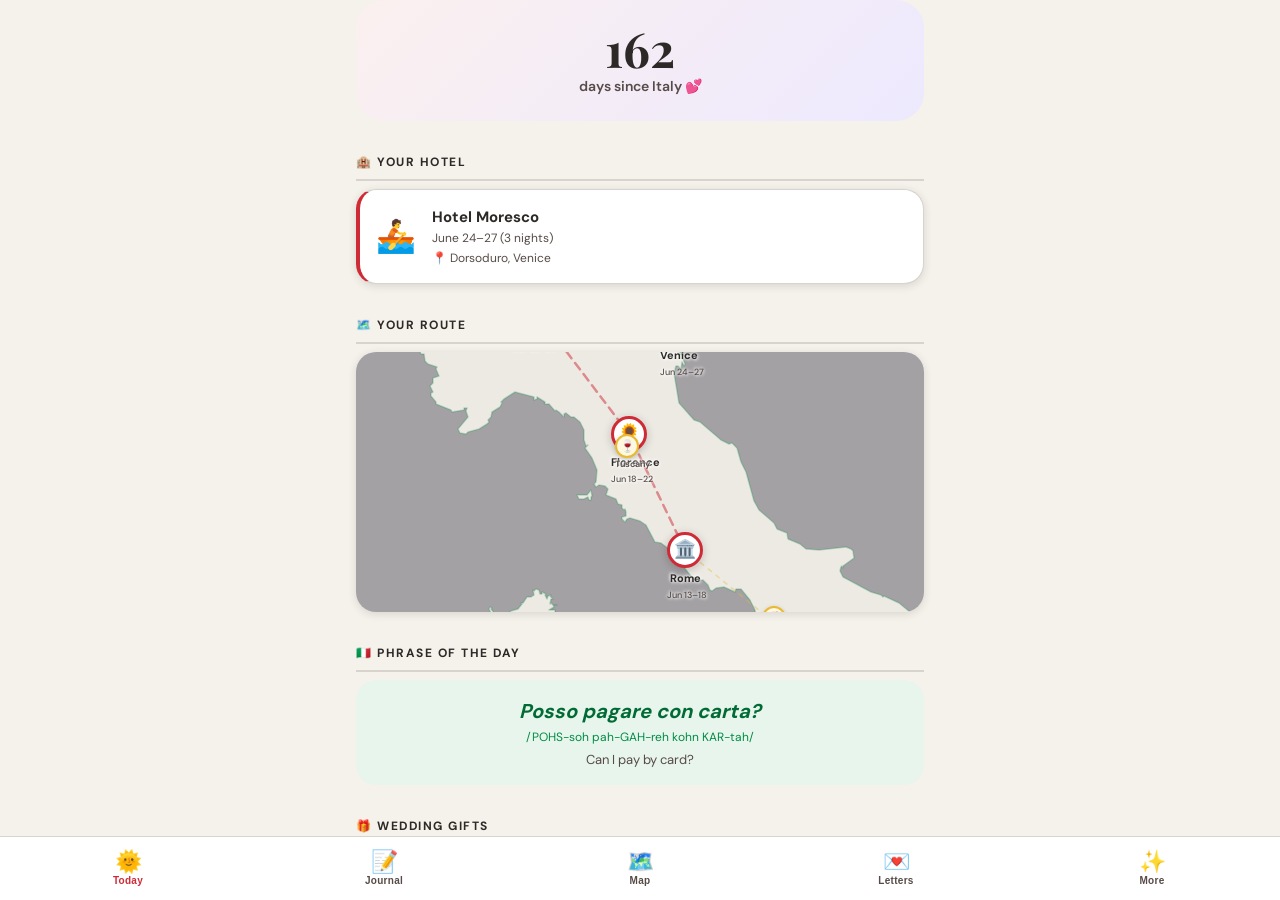
==== index.html @ af19e013 "Design overhaul, fact-check fixes, multi-select map filters Navigation: - Tab bar: Today | Journal |" ====
<!DOCTYPE html>
<html lang="en">
<head>
<meta charset="UTF-8">
<meta name="viewport" content="width=device-width, initial-scale=1.0, user-scalable=no">
<title>Italy Honeymoon 🇮🇹</title>
<meta name="description" content="Dylan & partner's Italy honeymoon companion — June 2026">
<meta name="theme-color" content="#CE2B37">
<meta name="apple-mobile-web-app-capable" content="yes">
<meta name="apple-mobile-web-app-status-bar-style" content="black-translucent">
<meta name="apple-mobile-web-app-title" content="Italy 🇮🇹">
<meta name="mobile-web-app-capable" content="yes">
<link rel="manifest" href="manifest.json">
<link rel="icon" href="img/icon-192.png" type="image/png">
<link rel="apple-touch-icon" href="img/icon-192.png">

<!-- Fonts (self-hosted for offline) -->
<link rel="stylesheet" href="fonts/fonts.css">

<!-- Leaflet (self-hosted for offline) -->
<link rel="stylesheet" href="lib/leaflet.css">
<script src="lib/leaflet.js"></script>

<!-- App CSS -->
<link rel="stylesheet" href="css/variables.css">
<link rel="stylesheet" href="css/base.css">
<link rel="stylesheet" href="css/components.css">
<link rel="stylesheet" href="css/pages.css">
</head>
<body>

<!-- ═══════════════════════════════════ -->
<!-- PAGE: TODAY                         -->
<!-- ═══════════════════════════════════ -->
<div id="page-today" class="page active">
  <div class="page-scroll">
    <div id="today-content"></div>
  </div>
</div>

<!-- ═══════════════════════════════════ -->
<!-- PAGE: EXPLORE (city selector)       -->
<!-- ═══════════════════════════════════ -->
<div id="page-explore" class="page">
  <div class="page-scroll">
    <div id="explore-content"></div>
  </div>
</div>

<!-- ═══════════════════════════════════ -->
<!-- PAGE: CITY                          -->
<!-- ═══════════════════════════════════ -->
<div id="page-city" class="page">
  <div class="page-scroll">
    <div id="city-content"></div>
  </div>
</div>

<!-- ═══════════════════════════════════ -->
<!-- PAGE: PLACE DETAIL                  -->
<!-- ═══════════════════════════════════ -->
<div id="page-place" class="page">
  <div class="page-scroll">
    <div id="place-content"></div>
  </div>
</div>

<!-- ═══════════════════════════════════ -->
<!-- PAGE: PHRASEBOOK                    -->
<!-- ═══════════════════════════════════ -->
<div id="page-phrasebook" class="page">
  <div class="page-scroll">
    <div id="phrasebook-content"></div>
  </div>
</div>

<!-- ═══════════════════════════════════ -->
<!-- PAGE: JOURNAL                       -->
<!-- ═══════════════════════════════════ -->
<div id="page-journal" class="page">
  <div class="page-scroll">
    <div id="journal-content"></div>
  </div>
</div>

<!-- ═══════════════════════════════════ -->
<!-- PAGE: LETTERS                       -->
<!-- ═══════════════════════════════════ -->
<div id="page-letters" class="page">
  <div class="page-scroll">
    <div id="letters-content"></div>
  </div>
</div>

<!-- ═══════════════════════════════════ -->
<!-- PAGE: ACHIEVEMENTS                  -->
<!-- ═══════════════════════════════════ -->
<div id="page-achievements" class="page">
  <div class="page-scroll">
    <div id="achievements-content"></div>
  </div>
</div>

<!-- ═══════════════════════════════════ -->
<!-- PAGE: BOOKINGS                      -->
<!-- ═══════════════════════════════════ -->
<div id="page-bookings" class="page">
  <div class="page-scroll">
    <div id="bookings-content"></div>
  </div>
</div>

<!-- ═══════════════════════════════════ -->
<!-- PAGE: TIME CAPSULE                  -->
<!-- ═══════════════════════════════════ -->
<div id="page-capsule" class="page">
  <div class="page-scroll">
    <div id="capsule-content"></div>
  </div>
</div>

<!-- ═══════════════════════════════════ -->
<!-- PAGE: MAP (dedicated tab)           -->
<!-- ═══════════════════════════════════ -->
<div id="page-map" class="page">
  <!-- City bar (compact, always all visible) -->
  <div id="map-city-bar" class="map-city-bar">
    <button class="map-city-chip active" data-city="all" onclick="mapJumpTo('all')">
      <span class="mcc-emoji">🇮🇹</span><span class="mcc-label">All</span>
    </button>
    <button class="map-city-chip" data-city="Rome" onclick="mapJumpTo('Rome')">
      <span class="mcc-emoji">🏛️</span><span class="mcc-label">Rome</span>
    </button>
    <button class="map-city-chip" data-city="Florence" onclick="mapJumpTo('Florence')">
      <span class="mcc-emoji">🌻</span><span class="mcc-label">Florence</span>
    </button>
    <button class="map-city-chip" data-city="Lake Como" onclick="mapJumpTo('Lake Como')">
      <span class="mcc-emoji">⛰️</span><span class="mcc-label">Como</span>
    </button>
    <button class="map-city-chip" data-city="Venice" onclick="mapJumpTo('Venice')">
      <span class="mcc-emoji">🚣</span><span class="mcc-label">Venice</span>
    </button>
  </div>
  <!-- Filter button (opens modal) + active filter indicator -->
  <div class="map-controls">
    <button id="map-filter-btn" class="map-filter-btn" onclick="openMapFilters()">
      <span>⚙️</span> <span id="map-filter-label">All Places</span> <span class="map-filter-arrow">▾</span>
    </button>
  </div>
  <!-- Map container -->
  <div id="full-map"></div>
</div>

<!-- ═══════════════════════════════════ -->
<!-- MAP FILTER MODAL (top-level so it  -->
<!-- renders above the tab bar)          -->
<!-- ═══════════════════════════════════ -->
<div id="map-filter-modal" class="map-filter-modal" role="dialog" aria-modal="true" aria-label="Map filters">
  <div class="map-filter-sheet">
    <div class="mfm-header">
      <h3>🗺️ Map Filters</h3>
      <button class="mfm-close" onclick="closeMapFilters()">✕</button>
    </div>
    <div class="mfm-body">
      <div class="mfm-section">
        <div class="mfm-section-title">By Verdict</div>
        <div class="mfm-grid">
          <button class="mfm-option" data-filter="essential" onclick="toggleMapFilter('essential')">
            <span class="mfm-icon" style="background:#E8F5EC;color:#008C45;">🟢</span>Essential
          </button>
          <button class="mfm-option" data-filter="hidden-gem" onclick="toggleMapFilter('hidden-gem')">
            <span class="mfm-icon" style="background:#EDE9FE;color:#8B5CF6;">💎</span>Hidden Gems
          </button>
          <button class="mfm-option" data-filter="worth-it" onclick="toggleMapFilter('worth-it')">
            <span class="mfm-icon" style="background:#DBEAFE;color:#3B82F6;">🔵</span>Worth It
          </button>
        </div>
      </div>
      <div class="mfm-section">
        <div class="mfm-section-title">By Source</div>
        <div class="mfm-grid">
          <button class="mfm-option" data-filter="nathan" onclick="toggleMapFilter('nathan')">
            <span class="mfm-icon" style="background:#FFF8E1;color:#C9A028;">👨‍🍳</span>Nathan Recs
          </button>
          <button class="mfm-option" data-filter="goop" onclick="toggleMapFilter('goop')">
            <span class="mfm-icon" style="background:#FCE7F3;color:#EC4899;">📖</span>Goop Guide
          </button>
        </div>
      </div>
      <div class="mfm-section">
        <div class="mfm-section-title">By Type</div>
        <div class="mfm-grid">
          <button class="mfm-option" data-filter="dining" onclick="toggleMapFilter('dining')">
            <span class="mfm-icon" style="background:#FFEAEC;color:#CE2B37;">🍝</span>Dining
          </button>
          <button class="mfm-option" data-filter="landmark" onclick="toggleMapFilter('landmark')">
            <span class="mfm-icon" style="background:#E8F5EC;color:#008C45;">🏛️</span>Sights
          </button>
          <button class="mfm-option" data-filter="activity" onclick="toggleMapFilter('activity')">
            <span class="mfm-icon" style="background:#FFF7ED;color:#F97316;">🎯</span>Activities
          </button>
          <button class="mfm-option" data-filter="viewpoint" onclick="toggleMapFilter('viewpoint')">
            <span class="mfm-icon" style="background:#EDE9FE;color:#8B5CF6;">👁️</span>Viewpoints
          </button>
        </div>
      </div>
      <div class="mfm-section">
        <div class="mfm-section-title">By Mood</div>
        <div class="mfm-grid">
          <button class="mfm-option" data-filter="romantic" onclick="toggleMapFilter('romantic')">
            <span class="mfm-icon" style="background:#FCE7F3;color:#EC4899;">💑</span>Romantic
          </button>
          <button class="mfm-option" data-filter="evening" onclick="toggleMapFilter('evening')">
            <span class="mfm-icon" style="background:#EDE9FE;color:#8B5CF6;">🌙</span>Evening
          </button>
          <button class="mfm-option" data-filter="budget" onclick="toggleMapFilter('budget')">
            <span class="mfm-icon" style="background:#E8F5EC;color:#008C45;">💰</span>Budget
          </button>
          <button class="mfm-option" data-filter="foodie" onclick="toggleMapFilter('foodie')">
            <span class="mfm-icon" style="background:#FFF8E1;color:#C9A028;">🍽️</span>Foodie
          </button>
        </div>
      </div>
    </div>
    <div class="mfm-footer" style="display:flex;gap:8px;">
      <button class="btn btn-ghost btn-full" onclick="resetMapFilters()">Reset</button>
      <button class="btn btn-primary btn-full" onclick="closeMapFilters()">Done</button>
    </div>
  </div>
</div>

<!-- ═══════════════════════════════════ -->
<!-- PAGE: MORE                          -->
<!-- ═══════════════════════════════════ -->
<div id="page-more" class="page">
  <div class="page-scroll">
    <div id="more-content"></div>
  </div>
</div>

<!-- ═══════════════════════════════════ -->
<!-- SURPRISE ME MODAL                   -->
<!-- ═══════════════════════════════════ -->
<div id="surprise-modal" class="modal-overlay" role="dialog" aria-modal="true" aria-label="Details">
  <div id="surprise-content" class="modal-card"></div>
</div>

<!-- ═══════════════════════════════════ -->
<!-- TOAST                               -->
<!-- ═══════════════════════════════════ -->
<div id="toast" class="toast"></div>

<!-- ═══════════════════════════════════ -->
<!-- BOTTOM TAB BAR                      -->
<!-- ═══════════════════════════════════ -->
<nav id="tab-bar" role="tablist" aria-label="Main navigation">
  <button class="tab-btn active" data-tab="today" onclick="Router.navigate('#today')" role="tab" aria-label="Today">
    <span class="tab-icon" aria-hidden="true">🌞</span>
    <span class="tab-label">Today</span>
  </button>
  <button class="tab-btn" data-tab="journal" onclick="Router.navigate('#journal')" role="tab" aria-label="Journal">
    <span class="tab-icon" aria-hidden="true">📝</span>
    <span class="tab-label">Journal</span>
  </button>
  <button class="tab-btn" data-tab="map" onclick="Router.navigate('#map')" role="tab" aria-label="Map">
    <span class="tab-icon" aria-hidden="true">🗺️</span>
    <span class="tab-label">Map</span>
  </button>
  <button class="tab-btn" data-tab="letters" onclick="Router.navigate('#letters')" role="tab" aria-label="Love letters">
    <span class="tab-icon" aria-hidden="true">💌</span>
    <span class="tab-label">Letters</span>
  </button>
  <button class="tab-btn" data-tab="more" onclick="Router.navigate('#more')" role="tab" aria-label="More features">
    <span class="tab-icon" aria-hidden="true">✨</span>
    <span class="tab-label">More</span>
  </button>
</nav>

<!-- ═══════════════════════════════════ -->
<!-- SCRIPTS (order matters!)            -->
<!-- ═══════════════════════════════════ -->
<script src="js/italy-border.js"></script>
<script src="js/data-places.js"></script>
<script src="js/data-phrases.js"></script>
<script src="js/data-hotels.js"></script>
<script src="js/data-trip.js"></script>
<script src="js/data-achievements.js"></script>
<script src="js/storage.js"></script>
<script src="js/helpers.js"></script>
<script src="js/router.js"></script>
<script src="js/animations.js"></script>
<script src="js/today.js"></script>
<script src="js/city.js"></script>
<script src="js/detail.js"></script>
<script src="js/phrasebook.js"></script>
<script src="js/journal.js"></script>
<script src="js/letters.js"></script>
<script src="js/achievements.js"></script>
<script src="js/surprise.js"></script>
<script src="js/bookings.js"></script>
<script src="js/suggestions.js"></script>
<script src="js/app.js"></script>

</body>
</html>
---- fonts/fonts.css ----
/* Self-hosted Google Fonts for offline support */
/* Playfair Display 400/600/700 + DM Sans 300/400/500/600/700 */

@font-face {
  font-family: 'DM Sans';
  font-style: normal;
  font-weight: 300;
  font-display: swap;
  src: url(files/font-0.ttf) format('truetype');
}
@font-face {
  font-family: 'DM Sans';
  font-style: normal;
  font-weight: 400;
  font-display: swap;
  src: url(files/font-1.ttf) format('truetype');
}
@font-face {
  font-family: 'DM Sans';
  font-style: normal;
  font-weight: 500;
  font-display: swap;
  src: url(files/font-2.ttf) format('truetype');
}
@font-face {
  font-family: 'DM Sans';
  font-style: normal;
  font-weight: 600;
  font-display: swap;
  src: url(files/font-3.ttf) format('truetype');
}
@font-face {
  font-family: 'DM Sans';
  font-style: normal;
  font-weight: 700;
  font-display: swap;
  src: url(files/font-4.ttf) format('truetype');
}
@font-face {
  font-family: 'Playfair Display';
  font-style: normal;
  font-weight: 400;
  font-display: swap;
  src: url(files/font-5.ttf) format('truetype');
}
@font-face {
  font-family: 'Playfair Display';
  font-style: normal;
  font-weight: 600;
  font-display: swap;
  src: url(files/font-6.ttf) format('truetype');
}
@font-face {
  font-family: 'Playfair Display';
  font-style: normal;
  font-weight: 700;
  font-display: swap;
  src: url(files/font-7.ttf) format('truetype');
}
---- lib/leaflet.css ----
.leaflet-image-layer,.leaflet-layer,.leaflet-marker-icon,.leaflet-marker-shadow,.leaflet-pane,.leaflet-pane>canvas,.leaflet-pane>svg,.leaflet-tile,.leaflet-tile-container,.leaflet-zoom-box{position:absolute;left:0;top:0}.leaflet-container{overflow:hidden}.leaflet-marker-icon,.leaflet-marker-shadow,.leaflet-tile{-webkit-user-select:none;-moz-user-select:none;user-select:none;-webkit-user-drag:none}.leaflet-tile::selection{background:0 0}.leaflet-safari .leaflet-tile{image-rendering:-webkit-optimize-contrast}.leaflet-safari .leaflet-tile-container{width:1600px;height:1600px;-webkit-transform-origin:0 0}.leaflet-marker-icon,.leaflet-marker-shadow{display:block}.leaflet-container .leaflet-overlay-pane svg{max-width:none!important;max-height:none!important}.leaflet-container .leaflet-marker-pane img,.leaflet-container .leaflet-shadow-pane img,.leaflet-container .leaflet-tile,.leaflet-container .leaflet-tile-pane img,.leaflet-container img.leaflet-image-layer{max-width:none!important;max-height:none!important;width:auto;padding:0}.leaflet-container img.leaflet-tile{mix-blend-mode:plus-lighter}.leaflet-container.leaflet-touch-zoom{-ms-touch-action:pan-x pan-y;touch-action:pan-x pan-y}.leaflet-container.leaflet-touch-drag{-ms-touch-action:pinch-zoom;touch-action:none;touch-action:pinch-zoom}.leaflet-container.leaflet-touch-drag.leaflet-touch-zoom{-ms-touch-action:none;touch-action:none}.leaflet-container{-webkit-tap-highlight-color:transparent}.leaflet-container a{-webkit-tap-highlight-color:rgba(51,181,229,.4)}.leaflet-tile{filter:inherit;visibility:hidden}.leaflet-tile-loaded{visibility:inherit}.leaflet-zoom-box{width:0;height:0;-moz-box-sizing:border-box;box-sizing:border-box;z-index:800}.leaflet-overlay-pane svg{-moz-user-select:none}.leaflet-pane{z-index:400}.leaflet-tile-pane{z-index:200}.leaflet-overlay-pane{z-index:400}.leaflet-shadow-pane{z-index:500}.leaflet-marker-pane{z-index:600}.leaflet-tooltip-pane{z-index:650}.leaflet-popup-pane{z-index:700}.leaflet-map-pane canvas{z-index:100}.leaflet-map-pane svg{z-index:200}.leaflet-vml-shape{width:1px;height:1px}.lvml{behavior:url(#default#VML);display:inline-block;position:absolute}.leaflet-control{position:relative;z-index:800;pointer-events:visiblePainted;pointer-events:auto}.leaflet-bottom,.leaflet-top{position:absolute;z-index:1000;pointer-events:none}.leaflet-top{top:0}.leaflet-right{right:0}.leaflet-bottom{bottom:0}.leaflet-left{left:0}.leaflet-control{float:left;clear:both}.leaflet-right .leaflet-control{float:right}.leaflet-top .leaflet-control{margin-top:10px}.leaflet-bottom .leaflet-control{margin-bottom:10px}.leaflet-left .leaflet-control{margin-left:10px}.leaflet-right .leaflet-control{margin-right:10px}.leaflet-fade-anim .leaflet-popup{opacity:0;-webkit-transition:opacity .2s linear;-moz-transition:opacity .2s linear;transition:opacity .2s linear}.leaflet-fade-anim .leaflet-map-pane .leaflet-popup{opacity:1}.leaflet-zoom-animated{-webkit-transform-origin:0 0;-ms-transform-origin:0 0;transform-origin:0 0}svg.leaflet-zoom-animated{will-change:transform}.leaflet-zoom-anim .leaflet-zoom-animated{-webkit-transition:-webkit-transform .25s cubic-bezier(0,0,.25,1);-moz-transition:-moz-transform .25s cubic-bezier(0,0,.25,1);transition:transform .25s cubic-bezier(0,0,.25,1)}.leaflet-pan-anim .leaflet-tile,.leaflet-zoom-anim .leaflet-tile{-webkit-transition:none;-moz-transition:none;transition:none}.leaflet-zoom-anim .leaflet-zoom-hide{visibility:hidden}.leaflet-interactive{cursor:pointer}.leaflet-grab{cursor:-webkit-grab;cursor:-moz-grab;cursor:grab}.leaflet-crosshair,.leaflet-crosshair .leaflet-interactive{cursor:crosshair}.leaflet-control,.leaflet-popup-pane{cursor:auto}.leaflet-dragging .leaflet-grab,.leaflet-dragging .leaflet-grab .leaflet-interactive,.leaflet-dragging .leaflet-marker-draggable{cursor:move;cursor:-webkit-grabbing;cursor:-moz-grabbing;cursor:grabbing}.leaflet-image-layer,.leaflet-marker-icon,.leaflet-marker-shadow,.leaflet-pane>svg path,.leaflet-tile-container{pointer-events:none}.leaflet-image-layer.leaflet-interactive,.leaflet-marker-icon.leaflet-interactive,.leaflet-pane>svg path.leaflet-interactive,svg.leaflet-image-layer.leaflet-interactive path{pointer-events:visiblePainted;pointer-events:auto}.leaflet-container{background:#ddd;outline-offset:1px}.leaflet-container a{color:#0078a8}.leaflet-zoom-box{border:2px dotted #38f;background:rgba(255,255,255,.5)}.leaflet-container{font-family:"Helvetica Neue",Arial,Helvetica,sans-serif;font-size:12px;font-size:.75rem;line-height:1.5}.leaflet-bar{box-shadow:0 1px 5px rgba(0,0,0,.65);border-radius:4px}.leaflet-bar a{background-color:#fff;border-bottom:1px solid #ccc;width:26px;height:26px;line-height:26px;display:block;text-align:center;text-decoration:none;color:#000}.leaflet-bar a,.leaflet-control-layers-toggle{background-position:50% 50%;background-repeat:no-repeat;display:block}.leaflet-bar a:focus,.leaflet-bar a:hover{background-color:#f4f4f4}.leaflet-bar a:first-child{border-top-left-radius:4px;border-top-right-radius:4px}.leaflet-bar a:last-child{border-bottom-left-radius:4px;border-bottom-right-radius:4px;border-bottom:none}.leaflet-bar a.leaflet-disabled{cursor:default;background-color:#f4f4f4;color:#bbb}.leaflet-touch .leaflet-bar a{width:30px;height:30px;line-height:30px}.leaflet-touch .leaflet-bar a:first-child{border-top-left-radius:2px;border-top-right-radius:2px}.leaflet-touch .leaflet-bar a:last-child{border-bottom-left-radius:2px;border-bottom-right-radius:2px}.leaflet-control-zoom-in,.leaflet-control-zoom-out{font:bold 18px 'Lucida Console',Monaco,monospace;text-indent:1px}.leaflet-touch .leaflet-control-zoom-in,.leaflet-touch .leaflet-control-zoom-out{font-size:22px}.leaflet-control-layers{box-shadow:0 1px 5px rgba(0,0,0,.4);background:#fff;border-radius:5px}.leaflet-control-layers-toggle{background-image:url(images/layers.png);width:36px;height:36px}.leaflet-retina .leaflet-control-layers-toggle{background-image:url(images/layers-2x.png);background-size:26px 26px}.leaflet-touch .leaflet-control-layers-toggle{width:44px;height:44px}.leaflet-control-layers .leaflet-control-layers-list,.leaflet-control-layers-expanded .leaflet-control-layers-toggle{display:none}.leaflet-control-layers-expanded .leaflet-control-layers-list{display:block;position:relative}.leaflet-control-layers-expanded{padding:6px 10px 6px 6px;color:#333;background:#fff}.leaflet-control-layers-scrollbar{overflow-y:scroll;overflow-x:hidden;padding-right:5px}.leaflet-control-layers-selector{margin-top:2px;position:relative;top:1px}.leaflet-control-layers label{display:block;font-size:13px;font-size:1.08333em}.leaflet-control-layers-separator{height:0;border-top:1px solid #ddd;margin:5px -10px 5px -6px}.leaflet-default-icon-path{background-image:url(images/marker-icon.png)}.leaflet-container .leaflet-control-attribution{background:#fff;background:rgba(255,255,255,.8);margin:0}.leaflet-control-attribution,.leaflet-control-scale-line{padding:0 5px;color:#333;line-height:1.4}.leaflet-control-attribution a{text-decoration:none}.leaflet-control-attribution a:focus,.leaflet-control-attribution a:hover{text-decoration:underline}.leaflet-attribution-flag{display:inline!important;vertical-align:baseline!important;width:1em;height:.6669em}.leaflet-left .leaflet-control-scale{margin-left:5px}.leaflet-bottom .leaflet-control-scale{margin-bottom:5px}.leaflet-control-scale-line{border:2px solid #777;border-top:none;line-height:1.1;padding:2px 5px 1px;white-space:nowrap;-moz-box-sizing:border-box;box-sizing:border-box;background:rgba(255,255,255,.8);text-shadow:1px 1px #fff}.leaflet-control-scale-line:not(:first-child){border-top:2px solid #777;border-bottom:none;margin-top:-2px}.leaflet-control-scale-line:not(:first-child):not(:last-child){border-bottom:2px solid #777}.leaflet-touch .leaflet-bar,.leaflet-touch .leaflet-control-attribution,.leaflet-touch .leaflet-control-layers{box-shadow:none}.leaflet-touch .leaflet-bar,.leaflet-touch .leaflet-control-layers{border:2px solid rgba(0,0,0,.2);background-clip:padding-box}.leaflet-popup{position:absolute;text-align:center;margin-bottom:20px}.leaflet-popup-content-wrapper{padding:1px;text-align:left;border-radius:12px}.leaflet-popup-content{margin:13px 24px 13px 20px;line-height:1.3;font-size:13px;font-size:1.08333em;min-height:1px}.leaflet-popup-content p{margin:17px 0;margin:1.3em 0}.leaflet-popup-tip-container{width:40px;height:20px;position:absolute;left:50%;margin-top:-1px;margin-left:-20px;overflow:hidden;pointer-events:none}.leaflet-popup-tip{width:17px;height:17px;padding:1px;margin:-10px auto 0;pointer-events:auto;-webkit-transform:rotate(45deg);-moz-transform:rotate(45deg);-ms-transform:rotate(45deg);transform:rotate(45deg)}.leaflet-popup-content-wrapper,.leaflet-popup-tip{background:#fff;color:#333;box-shadow:0 3px 14px rgba(0,0,0,.4)}.leaflet-container a.leaflet-popup-close-button{position:absolute;top:0;right:0;border:none;text-align:center;width:24px;height:24px;font:16px/24px Tahoma,Verdana,sans-serif;color:#757575;text-decoration:none;background:0 0}.leaflet-container a.leaflet-popup-close-button:focus,.leaflet-container a.leaflet-popup-close-button:hover{color:#585858}.leaflet-popup-scrolled{overflow:auto}.leaflet-oldie .leaflet-popup-content-wrapper{-ms-zoom:1}.leaflet-oldie .leaflet-popup-tip{width:24px;margin:0 auto}.leaflet-oldie .leaflet-control-layers,.leaflet-oldie .leaflet-control-zoom,.leaflet-oldie .leaflet-popup-content-wrapper,.leaflet-oldie .leaflet-popup-tip{border:1px solid #999}.leaflet-div-icon{background:#fff;border:1px solid #666}.leaflet-tooltip{position:absolute;padding:6px;background-color:#fff;border:1px solid #fff;border-radius:3px;color:#222;white-space:nowrap;-webkit-user-select:none;-moz-user-select:none;-ms-user-select:none;user-select:none;pointer-events:none;box-shadow:0 1px 3px rgba(0,0,0,.4)}.leaflet-tooltip.leaflet-interactive{cursor:pointer;pointer-events:auto}.leaflet-tooltip-bottom:before,.leaflet-tooltip-left:before,.leaflet-tooltip-right:before,.leaflet-tooltip-top:before{position:absolute;pointer-events:none;border:6px solid transparent;background:0 0;content:""}.leaflet-tooltip-bottom{margin-top:6px}.leaflet-tooltip-top{margin-top:-6px}.leaflet-tooltip-bottom:before,.leaflet-tooltip-top:before{left:50%;margin-left:-6px}.leaflet-tooltip-top:before{bottom:0;margin-bottom:-12px;border-top-color:#fff}.leaflet-tooltip-bottom:before{top:0;margin-top:-12px;margin-left:-6px;border-bottom-color:#fff}.leaflet-tooltip-left{margin-left:-6px}.leaflet-tooltip-right{margin-left:6px}.leaflet-tooltip-left:before,.leaflet-tooltip-right:before{top:50%;margin-top:-6px}.leaflet-tooltip-left:before{right:0;margin-right:-12px;border-left-color:#fff}.leaflet-tooltip-right:before{left:0;margin-left:-12px;border-right-color:#fff}@media print{.leaflet-control{-webkit-print-color-adjust:exact;print-color-adjust:exact}}
---- css/variables.css ----
/* ═══════════════════════════════════════ */
/* CIAO BELLA — Theme Variables           */
/* Playful, colorful, celebratory!        */
/* ═══════════════════════════════════════ */

:root {
  /* Italian flag — BOLD, not muted */
  --rosso: #CE2B37;
  --rosso-dark: #A8222C;
  --rosso-light: #FFF0F1;
  --rosso-bg: #FFEAEC;
  --verde: #008C45;
  --verde-dark: #006B35;
  --verde-light: #E8F5EC;
  --verde-bg: #D4F0DD;
  --giallo: #E8B931;
  --giallo-dark: #C9A028;
  --giallo-light: #FFF8E1;
  --giallo-bg: #FFF3CC;

  /* Neutrals — tuned for readability */
  --espresso: #2D2926;
  --cream: #F5F1EB;
  --bianco: #FFFFFF;
  --warm-gray: #564B47;
  --light-gray: #D8D3CC;
  --faint-gray: #EDEAE4;

  /* Warm romantic tones */
  --terracotta: #C4724D;
  --terracotta-light: #FDF0EB;
  --blush: #D4918E;
  --blush-light: #FBF0EF;
  --warm-gold: #C9A028;
  --warm-gold-light: #FFF9E8;
  --sage: #8BA888;
  --sage-light: #F0F5EF;

  /* Accent colors */
  --purple: #8B5CF6;
  --purple-light: #EDE9FE;
  --blue: #3B82F6;
  --blue-light: #DBEAFE;
  --pink: #EC4899;
  --pink-light: #FCE7F3;
  --orange: #F97316;
  --orange-light: #FFF7ED;

  /* Confetti palette */
  --confetti-1: #CE2B37;
  --confetti-2: #008C45;
  --confetti-3: #E8B931;
  --confetti-4: #8B5CF6;
  --confetti-5: #EC4899;

  /* Typography */
  --font-display: 'Playfair Display', Georgia, serif;
  --font-body: 'DM Sans', -apple-system, BlinkMacSystemFont, sans-serif;

  /* Spacing */
  --space-xs: 4px;
  --space-sm: 8px;
  --space-md: 16px;
  --space-lg: 24px;
  --space-xl: 32px;
  --space-2xl: 48px;

  /* Radii — rounded and playful */
  --radius-sm: 12px;
  --radius-md: 20px;
  --radius-lg: 28px;
  --radius-pill: 50px;
  --radius-circle: 50%;

  /* Shadows — warm tinted, visible */
  --shadow-sm: 0 2px 8px rgba(45, 41, 38, 0.14);
  --shadow-md: 0 4px 20px rgba(45, 41, 38, 0.18);
  --shadow-lg: 0 8px 40px rgba(45, 41, 38, 0.22);
  --shadow-glow-rosso: 0 4px 20px rgba(206, 43, 55, 0.25);
  --shadow-glow-verde: 0 4px 20px rgba(0, 140, 69, 0.25);
  --shadow-glow-giallo: 0 4px 20px rgba(232, 185, 49, 0.25);

  /* Animations */
  --bounce: cubic-bezier(0.34, 1.56, 0.64, 1);
  --smooth: cubic-bezier(0.4, 0, 0.2, 1);
  --duration-fast: 0.15s;
  --duration-normal: 0.3s;
  --duration-slow: 0.5s;

  /* Layout */
  --tab-bar-height: 64px;
  --max-width: 600px;
}
---- css/base.css ----
/* ═══════════════════════════════════════ */
/* BASE — Reset, typography, layout       */
/* ═══════════════════════════════════════ */

* { margin: 0; padding: 0; box-sizing: border-box; }

html, body {
  height: 100%;
  width: 100%;
  overflow: hidden;
  -webkit-text-size-adjust: 100%;
}

body {
  font-family: var(--font-body);
  background: var(--cream);
  color: var(--espresso);
  line-height: 1.5;
  -webkit-font-smoothing: antialiased;
}

/* ── Typography ── */
h1, h2, h3 {
  font-family: var(--font-display);
  font-weight: 700;
  line-height: 1.2;
}

h1 { font-size: 28px; }
h2 { font-size: 22px; }
h3 { font-size: 18px; }

/* ── Pages ── */
.page {
  position: fixed;
  top: 0;
  left: 0;
  right: 0;
  bottom: var(--tab-bar-height);
  display: none;
  background: var(--cream);
  z-index: 1;
}

.page.active {
  display: block;
}

.page-scroll {
  height: 100%;
  overflow-y: auto;
  -webkit-overflow-scrolling: touch;
  padding-bottom: var(--space-lg);
}

/* Page header pattern */
.page-header {
  padding: var(--space-lg) var(--space-md) var(--space-md);
  text-align: center;
}

.page-header h1 {
  margin-bottom: var(--space-xs);
}

.page-header .subtitle {
  font-size: 14px;
  color: var(--warm-gray);
}

/* Constrained content width */
.content-wrap {
  max-width: var(--max-width);
  margin: 0 auto;
  padding: 0 var(--space-md);
}

/* ── Tab Bar ── */
#tab-bar {
  position: fixed;
  bottom: 0;
  left: 0;
  right: 0;
  height: var(--tab-bar-height);
  background: var(--bianco);
  display: flex;
  align-items: center;
  justify-content: space-around;
  border-top: 1px solid var(--light-gray);
  z-index: 100;
  padding-bottom: env(safe-area-inset-bottom, 0);
}

.tab-btn {
  flex: 1;
  display: flex;
  flex-direction: column;
  align-items: center;
  gap: 2px;
  padding: 8px 0;
  background: none;
  border: none;
  cursor: pointer;
  color: var(--warm-gray);
  transition: color var(--duration-fast), transform var(--duration-fast);
  -webkit-tap-highlight-color: transparent;
}

.tab-btn.active {
  color: var(--rosso);
}

.tab-btn:active {
  transform: scale(0.9);
}

.tab-icon {
  font-size: 22px;
  line-height: 1;
}

.tab-label {
  font-size: 10px;
  font-weight: 600;
  letter-spacing: 0.3px;
}

/* ── Back Button ── */
.back-btn {
  display: inline-flex;
  align-items: center;
  gap: 4px;
  background: none;
  border: none;
  font-family: var(--font-body);
  font-size: 14px;
  font-weight: 600;
  color: var(--rosso);
  cursor: pointer;
  padding: var(--space-md);
  -webkit-tap-highlight-color: transparent;
}

.back-btn:active {
  opacity: 0.7;
}

/* ── Scrollbar ── */
::-webkit-scrollbar { width: 4px; }
::-webkit-scrollbar-thumb { background: var(--light-gray); border-radius: 2px; }

/* ── Selection ── */
::selection { background: var(--rosso-light); color: var(--rosso-dark); }

/* ── Toast ── */
.toast {
  position: fixed;
  bottom: calc(var(--tab-bar-height) + 16px);
  left: 50%;
  transform: translateX(-50%) translateY(20px);
  background: var(--verde);
  color: #fff;
  padding: 10px 24px;
  border-radius: var(--radius-pill);
  font-size: 13px;
  font-weight: 600;
  font-family: var(--font-body);
  opacity: 0;
  transition: opacity var(--duration-normal), transform var(--duration-normal);
  pointer-events: none;
  z-index: 200;
  box-shadow: var(--shadow-glow-verde);
}

.toast.show {
  opacity: 1;
  transform: translateX(-50%) translateY(0);
}

/* ── Modal Overlay ── */
.modal-overlay {
  position: fixed;
  inset: 0;
  z-index: 150;
  background: rgba(0, 0, 0, 0.5);
  backdrop-filter: blur(4px);
  display: none;
  align-items: center;
  justify-content: center;
  padding: var(--space-md);
}

.modal-overlay.open {
  display: flex;
}

.modal-card {
  background: var(--cream);
  border-radius: var(--radius-lg);
  padding: var(--space-lg);
  width: 100%;
  max-width: 380px;
  max-height: 85vh;
  overflow-y: auto;
  box-shadow: var(--shadow-lg);
  animation: modalBounceIn var(--duration-slow) var(--bounce);
}

@keyframes modalBounceIn {
  from { transform: scale(0.8) translateY(30px); opacity: 0; }
  to { transform: scale(1) translateY(0); opacity: 1; }
}

/* ── Accessibility ── */

/* Focus states for keyboard navigation */
*:focus-visible {
  outline: 3px solid var(--rosso);
  outline-offset: 2px;
  border-radius: var(--radius-sm);
}

.tab-btn:focus-visible {
  outline-offset: -2px;
}

/* Remove outline for mouse/touch clicks */
*:focus:not(:focus-visible) {
  outline: none;
}

/* Reduced motion preference */
@media (prefers-reduced-motion: reduce) {
  *, *::before, *::after {
    animation-duration: 0.01ms !important;
    animation-iteration-count: 1 !important;
    transition-duration: 0.01ms !important;
    scroll-behavior: auto !important;
  }
  .route-marker-current {
    animation: none !important;
  }
}

/* Improve contrast on tip/meta text */
.pb-tip, .booking-tip {
  color: #6B5A10;
}

/* Ensure minimum touch target size */
button, [onclick] {
  min-height: 44px;
  min-width: 44px;
}
---- css/components.css ----
/* ═══════════════════════════════════════ */
/* COMPONENTS — Cards, badges, buttons    */
/* Ciao Bella: bold, bouncy, celebratory  */
/* ═══════════════════════════════════════ */

/* ── Card ── */
.card {
  background: var(--bianco);
  border-radius: var(--radius-md);
  padding: var(--space-md);
  box-shadow: var(--shadow-sm);
  border: 1px solid var(--light-gray);
  transition: transform var(--duration-fast) var(--bounce), box-shadow var(--duration-fast);
}

.card:active {
  transform: scale(0.98);
}

.card-interactive {
  cursor: pointer;
}

.card-interactive:hover {
  box-shadow: var(--shadow-md);
}

/* ── Featured Card (hotel, gifts, etc.) ── */
.card-featured {
  background: var(--bianco);
  border-radius: var(--radius-md);
  padding: var(--space-md);
  box-shadow: var(--shadow-sm);
  border-left: 4px solid var(--rosso);
}

.card-gift {
  border-left-color: var(--giallo);
  background: var(--giallo-light);
}

/* ── Place Card ── */
.place-card {
  background: var(--bianco);
  border-radius: var(--radius-md);
  padding: var(--space-md);
  display: flex;
  gap: var(--space-sm);
  align-items: flex-start;
  cursor: pointer;
  transition: transform var(--duration-fast) var(--bounce), box-shadow var(--duration-fast);
  box-shadow: var(--shadow-sm);
  border: 1px solid var(--light-gray);
  margin-bottom: var(--space-sm);
}

.place-card:active {
  transform: scale(0.97);
}

/* Verdict transforms the card */
.place-card-essential {
  border-left: 4px solid var(--verde);
  background: linear-gradient(135deg, var(--bianco), var(--verde-light));
}

.place-card-hidden-gem {
  border-left: 4px solid var(--purple);
  background: linear-gradient(135deg, var(--bianco), var(--purple-light));
}

.place-card-worth-it {
  border-left: 4px solid var(--blue);
}

.place-card-overrated {
  opacity: 0.7;
  border-left: 4px solid var(--light-gray);
}

.place-card-dot {
  width: 12px;
  height: 12px;
  border-radius: var(--radius-circle);
  margin-top: 4px;
  flex-shrink: 0;
}

.place-card-info {
  flex: 1;
  min-width: 0;
}

.place-card-name {
  font-weight: 700;
  font-size: 15px;
  line-height: 1.3;
  margin-bottom: 2px;
}

.place-card-meta {
  font-size: 12px;
  color: var(--warm-gray);
  display: flex;
  align-items: center;
  gap: 6px;
  flex-wrap: wrap;
}

.place-card-star {
  font-size: 18px;
  cursor: pointer;
  user-select: none;
  flex-shrink: 0;
  color: #ccc;
  transition: transform var(--duration-fast) var(--bounce);
  align-self: center;
}

.place-card-star.saved { color: var(--giallo); }

.place-booked-badge {
  font-size: 9px;
  font-weight: 700;
  color: var(--verde);
  background: var(--verde-light);
  padding: 1px 6px;
  border-radius: 6px;
}
.place-card-star:active { transform: scale(1.3); }

/* ── Verdict Badge ── */
.verdict-badge {
  display: inline-flex;
  align-items: center;
  gap: 5px;
  padding: 4px 12px;
  border-radius: var(--radius-pill);
  font-size: 12px;
  font-weight: 700;
  letter-spacing: 0.3px;
}

.verdict-essential  { background: var(--verde-light); color: var(--verde-dark); }
.verdict-worth-it   { background: var(--blue-light);  color: var(--blue); }
.verdict-nice       { background: var(--giallo-light); color: var(--giallo-dark); }
.verdict-overrated  { background: var(--rosso-light); color: var(--rosso); }
.verdict-hidden-gem { background: var(--purple-light); color: var(--purple); }

/* ── Source Badge ── */
.source-badge {
  display: inline-flex;
  align-items: center;
  padding: 3px 10px;
  background: var(--giallo-light);
  border-radius: var(--radius-sm);
  font-size: 11px;
  color: #8B7420;
  font-weight: 600;
  border-left: 3px solid var(--giallo);
}

/* ── Mood Pills ── */
.mood-bar {
  display: flex;
  gap: 6px;
  padding: var(--space-sm) 0;
  overflow-x: auto;
  scrollbar-width: none;
  -webkit-overflow-scrolling: touch;
}

.mood-bar::-webkit-scrollbar { display: none; }

.mood-pill {
  padding: 6px 14px;
  border-radius: var(--radius-pill);
  font-size: 12px;
  font-family: var(--font-body);
  border: 2px solid var(--light-gray);
  background: var(--bianco);
  color: var(--warm-gray);
  cursor: pointer;
  white-space: nowrap;
  font-weight: 600;
  transition: all var(--duration-fast) var(--bounce);
  display: flex;
  align-items: center;
  gap: 4px;
  -webkit-tap-highlight-color: transparent;
}

.mood-pill:active {
  transform: scale(0.93);
}

.mood-pill.active {
  color: #fff;
  border-color: transparent;
  box-shadow: var(--shadow-sm);
}

/* ── Buttons ── */
.btn {
  padding: 12px 24px;
  border-radius: var(--radius-pill);
  border: none;
  font-family: var(--font-body);
  font-size: 14px;
  font-weight: 700;
  cursor: pointer;
  transition: all var(--duration-fast) var(--bounce);
  display: inline-flex;
  align-items: center;
  justify-content: center;
  gap: 6px;
  -webkit-tap-highlight-color: transparent;
}

.btn:active {
  transform: scale(0.95);
}

.btn-primary {
  background: var(--rosso);
  color: #fff;
  box-shadow: var(--shadow-glow-rosso);
}

.btn-primary:hover { background: var(--rosso-dark); }

.btn-verde {
  background: var(--verde);
  color: #fff;
  box-shadow: var(--shadow-glow-verde);
}

.btn-verde:hover { background: var(--verde-dark); }

.btn-outline {
  background: transparent;
  color: var(--rosso);
  border: 2px solid var(--rosso);
}

.btn-outline:hover { background: var(--rosso-light); }

.btn-ghost {
  background: var(--faint-gray);
  color: var(--espresso);
}

.btn-ghost:hover { background: var(--light-gray); }

.btn-sm {
  padding: 8px 16px;
  font-size: 12px;
}

.btn-full {
  width: 100%;
}

/* ── Quick Action Buttons (Today view) ── */
.quick-actions {
  display: flex;
  gap: var(--space-sm);
  justify-content: center;
  flex-wrap: wrap;
}

.quick-action {
  display: flex;
  flex-direction: column;
  align-items: center;
  gap: 4px;
  padding: var(--space-sm) var(--space-md);
  background: var(--bianco);
  border-radius: var(--radius-md);
  border: none;
  cursor: pointer;
  transition: transform var(--duration-fast) var(--bounce);
  box-shadow: var(--shadow-sm);
  -webkit-tap-highlight-color: transparent;
  min-width: 80px;
}

.quick-action:active { transform: scale(0.92); }
.quick-action-icon { font-size: 24px; }
.quick-action-label { font-size: 11px; font-weight: 600; color: var(--warm-gray); }

/* ── City Pill Selector ── */
.city-pills {
  display: flex;
  gap: var(--space-sm);
  flex-wrap: wrap;
  justify-content: center;
  padding: var(--space-sm) 0;
}

.city-pill {
  padding: 12px 24px;
  border-radius: var(--radius-lg);
  border: 2px solid var(--light-gray);
  background: var(--bianco);
  cursor: pointer;
  transition: all var(--duration-fast) var(--bounce);
  display: flex;
  flex-direction: column;
  align-items: center;
  gap: 4px;
  min-width: 100px;
  box-shadow: var(--shadow-sm);
  -webkit-tap-highlight-color: transparent;
}

.city-pill:active { transform: scale(0.93); }
.city-pill:hover { border-color: var(--rosso); }
.city-pill-emoji { font-size: 28px; }
.city-pill-name { font-size: 13px; font-weight: 700; color: var(--espresso); }
.city-pill-count { font-size: 11px; color: var(--warm-gray); }

/* ── Section Headers ── */
.section-header {
  font-size: 12px;
  text-transform: uppercase;
  letter-spacing: 1.5px;
  color: var(--espresso);
  font-weight: 700;
  padding: var(--space-md) 0 var(--space-sm);
  border-bottom: 2px solid var(--light-gray);
  margin-bottom: var(--space-sm);
}

/* ── Visit Info Card ── */
.visit-card {
  background: var(--bianco);
  border-radius: var(--radius-md);
  border: 1px solid var(--light-gray);
  overflow: hidden;
  margin-bottom: var(--space-md);
}

.visit-card-title {
  font-size: 10px;
  text-transform: uppercase;
  letter-spacing: 1.5px;
  color: var(--warm-gray);
  font-weight: 700;
  padding: 10px 14px 6px;
  border-bottom: 1px solid rgba(0, 0, 0, 0.04);
}

.visit-card-grid {
  display: grid;
  grid-template-columns: 1fr 1fr;
}

.visit-card-item {
  padding: 10px 14px;
  border-bottom: 1px solid rgba(0, 0, 0, 0.04);
  border-right: 1px solid rgba(0, 0, 0, 0.04);
  font-size: 13px;
}

.visit-card-item:nth-child(even) { border-right: none; }

.visit-card-label {
  font-size: 9px;
  text-transform: uppercase;
  letter-spacing: 0.5px;
  color: var(--warm-gray);
  margin-bottom: 2px;
  font-weight: 700;
}

.visit-card-full {
  padding: 10px 14px;
  font-size: 13px;
  border-bottom: 1px solid rgba(0, 0, 0, 0.04);
}

/* ── Real Talk Section ── */
.real-talk {
  background: var(--bianco);
  border-radius: var(--radius-md);
  border: 1px solid var(--light-gray);
  padding: var(--space-md);
  margin-bottom: var(--space-md);
}

.real-talk-title {
  font-size: 10px;
  text-transform: uppercase;
  letter-spacing: 1.5px;
  color: var(--warm-gray);
  font-weight: 700;
  margin-bottom: var(--space-sm);
}

.real-talk-text {
  font-size: 14px;
  line-height: 1.65;
  color: var(--espresso);
  margin-bottom: var(--space-sm);
}

.real-talk-best-for {
  font-size: 13px;
  color: var(--warm-gray);
  padding-left: 10px;
  border-left: 3px solid var(--giallo);
  line-height: 1.5;
}

/* ── Nearby Pairings ── */
.pairing-chips {
  display: flex;
  gap: 6px;
  flex-wrap: wrap;
  margin-top: var(--space-sm);
}

.pairing-chip {
  font-size: 12px;
  padding: 5px 12px;
  border-radius: var(--radius-pill);
  background: var(--verde-light);
  color: var(--verde-dark);
  cursor: pointer;
  font-weight: 600;
  transition: all var(--duration-fast);
  border: 1px solid rgba(0, 140, 69, 0.15);
}

.pairing-chip:active { background: var(--verde); color: #fff; }

/* ── Mood Tags (in detail view) ── */
.mood-tags {
  display: flex;
  gap: 4px;
  flex-wrap: wrap;
  margin-bottom: var(--space-sm);
}

.mood-tag {
  font-size: 11px;
  padding: 3px 8px;
  border-radius: var(--radius-sm);
  font-weight: 600;
}

/* ── Achievements (Video Game Style) ── */

/* Stats banner */
.ach-stats-banner {
  background: linear-gradient(135deg, var(--espresso), #3D3532);
  border-radius: var(--radius-lg);
  padding: var(--space-lg) var(--space-md) var(--space-md);
  margin-bottom: var(--space-md);
  color: #fff;
}

.ach-stats-row {
  display: flex;
  justify-content: space-around;
  margin-bottom: var(--space-md);
}

.ach-stat { text-align: center; }

.ach-stat-number {
  font-family: var(--font-display);
  font-size: 28px;
  font-weight: 700;
  line-height: 1;
}

.ach-stat-label {
  font-size: 10px;
  text-transform: uppercase;
  letter-spacing: 1px;
  opacity: 0.7;
  margin-top: 4px;
}

.ach-progress-bar {
  height: 8px;
  background: rgba(255, 255, 255, 0.15);
  border-radius: 4px;
  overflow: hidden;
}

.ach-progress-fill {
  height: 100%;
  background: linear-gradient(90deg, var(--verde), var(--giallo));
  border-radius: 4px;
  transition: width 0.8s var(--bounce);
}

.ach-progress-label {
  text-align: center;
  font-size: 11px;
  opacity: 0.6;
  margin-top: 6px;
}

/* Category headers */
.ach-category-header {
  display: flex;
  justify-content: space-between;
  align-items: center;
  padding: var(--space-md) 0 var(--space-sm);
  font-size: 13px;
  font-weight: 700;
  color: var(--espresso);
  border-bottom: 2px solid var(--light-gray);
  margin-bottom: var(--space-sm);
}

.ach-category-count {
  font-size: 12px;
  color: var(--warm-gray);
  font-weight: 600;
}

/* Achievement cards (list style, not grid) */
.ach-card {
  display: flex;
  gap: var(--space-md);
  align-items: flex-start;
  padding: var(--space-md);
  background: var(--bianco);
  border-radius: var(--radius-md);
  margin-bottom: var(--space-sm);
  box-shadow: var(--shadow-sm);
  border: 1px solid var(--light-gray);
  cursor: pointer;
  transition: transform var(--duration-fast) var(--bounce);
  -webkit-tap-highlight-color: transparent;
}

.ach-card:active { transform: scale(0.98); }

.ach-locked { opacity: 0.75; }

.ach-unlocked {
  border-left: 4px solid var(--verde);
  background: linear-gradient(135deg, var(--bianco), var(--verde-light));
}

/* Icon with lock overlay */
.ach-card-icon-wrap {
  position: relative;
  width: 48px;
  height: 48px;
  border-radius: var(--radius-sm);
  background: var(--faint-gray);
  display: flex;
  align-items: center;
  justify-content: center;
  flex-shrink: 0;
}

.ach-icon-locked { filter: grayscale(0.6); }

.ach-card-icon { font-size: 26px; }

.ach-lock-overlay {
  position: absolute;
  bottom: -2px;
  right: -2px;
  font-size: 12px;
}

.ach-card-info { flex: 1; min-width: 0; }

.ach-card-title {
  font-weight: 700;
  font-size: 15px;
  line-height: 1.2;
  margin-bottom: 2px;
}

.ach-card-challenge {
  font-size: 13px;
  color: var(--warm-gray);
  line-height: 1.4;
  margin-bottom: 6px;
}

.ach-card-bottom {
  display: flex;
  align-items: center;
  gap: 8px;
}

.ach-rarity {
  display: inline-block;
  font-size: 10px;
  font-weight: 700;
  text-transform: uppercase;
  letter-spacing: 0.5px;
  padding: 2px 8px;
  border-radius: var(--radius-sm);
}

.ach-completed {
  font-size: 11px;
  font-weight: 600;
  color: var(--verde);
}

/* Per-category progress bar */
.ach-category-progress {
  height: 4px;
  background: var(--light-gray);
  border-radius: 2px;
  overflow: hidden;
  margin-bottom: var(--space-sm);
}

.ach-category-progress-fill {
  height: 100%;
  background: var(--verde);
  border-radius: 2px;
  transition: width 0.6s var(--bounce);
}

/* Rarity tier styling on unlocked cards */
.ach-unlocked.ach-rarity-tier-rare {
  border-left-color: var(--blue);
  background: linear-gradient(135deg, var(--bianco), var(--blue-light));
}

.ach-unlocked.ach-rarity-tier-legendary {
  border-left-color: var(--giallo);
  background: linear-gradient(135deg, var(--bianco), var(--giallo-light));
}

/* Platinum card */
.ach-platinum-card {
  border-radius: var(--radius-md);
  padding: var(--space-md);
  display: flex;
  gap: var(--space-md);
  align-items: flex-start;
  margin-bottom: var(--space-md);
  box-shadow: var(--shadow-md);
}

.ach-platinum-locked {
  background: linear-gradient(135deg, #2D2926, #3D3532);
  color: #fff;
  border: 2px dashed rgba(139, 92, 246, 0.3);
}

.ach-platinum-locked .ach-card-title { color: #fff; }
.ach-platinum-locked .ach-card-challenge { color: rgba(255,255,255,0.6); }

.ach-platinum-unlocked {
  background: linear-gradient(135deg, #EDE9FE, #FCE7F3, #FFF8E1);
  border: 2px solid var(--purple);
  animation: platinumShimmer 3s ease-in-out infinite;
}

@keyframes platinumShimmer {
  0%, 100% { box-shadow: 0 4px 20px rgba(139, 92, 246, 0.2); }
  50% { box-shadow: 0 4px 30px rgba(139, 92, 246, 0.4); }
}

.ach-platinum-icon-wrap {
  background: linear-gradient(135deg, var(--purple-light), var(--pink-light)) !important;
  border-radius: var(--radius-sm);
}

.ach-rarity-platinum {
  background: linear-gradient(135deg, var(--purple-light), var(--pink-light));
  color: var(--purple);
  font-weight: 700;
}

.ach-tap-hint {
  font-size: 11px;
  color: var(--warm-gray);
  font-style: italic;
}

/* Achievement detail modal */
.ach-detail-icon {
  font-size: 56px;
  margin-bottom: 8px;
}

.ach-detail-section {
  margin-top: var(--space-md);
  text-align: left;
}

.ach-detail-label {
  font-size: 11px;
  text-transform: uppercase;
  letter-spacing: 1px;
  font-weight: 700;
  color: var(--warm-gray);
  margin-bottom: 4px;
}

.ach-detail-text {
  font-size: 14px;
  line-height: 1.65;
  color: var(--espresso);
}

/* ── Countdown Banner ── */
.countdown-banner {
  text-align: center;
  padding: var(--space-lg) var(--space-md);
  border-radius: var(--radius-lg);
  margin-bottom: var(--space-md);
}

.countdown-banner.before {
  background: linear-gradient(135deg, var(--blush-light), var(--warm-gold-light), var(--terracotta-light));
}

.countdown-banner.during {
  background: linear-gradient(135deg, var(--sage-light), var(--warm-gold-light));
}

.countdown-banner.after {
  background: linear-gradient(135deg, var(--blush-light), var(--purple-light));
}

.countdown-number {
  font-family: var(--font-display);
  font-size: 48px;
  font-weight: 700;
  line-height: 1;
  margin-bottom: 4px;
}

.countdown-label {
  font-size: 14px;
  font-weight: 600;
  color: var(--warm-gray);
}

/* ── Phrasebook ── */
.pb-search {
  width: 100%;
  padding: 10px 14px;
  border-radius: var(--radius-pill);
  border: 2px solid var(--light-gray);
  font-family: var(--font-body);
  font-size: 14px;
  background: var(--bianco);
  color: var(--espresso);
  margin-bottom: var(--space-md);
}

.pb-search:focus {
  outline: none;
  border-color: var(--verde);
}

.pb-category {
  margin-bottom: var(--space-sm);
  border-radius: var(--radius-md);
  overflow: hidden;
  background: var(--bianco);
  box-shadow: var(--shadow-sm);
}

.pb-cat-header {
  padding: 12px var(--space-md);
  display: flex;
  align-items: center;
  gap: 10px;
  cursor: pointer;
  transition: background var(--duration-fast);
  -webkit-tap-highlight-color: transparent;
}

.pb-cat-header:active { background: var(--faint-gray); }

.pb-cat-icon {
  width: 36px;
  height: 36px;
  border-radius: var(--radius-sm);
  display: flex;
  align-items: center;
  justify-content: center;
  font-size: 18px;
  flex-shrink: 0;
}

.pb-cat-name { font-weight: 700; font-size: 15px; flex: 1; }
.pb-cat-count { font-size: 12px; color: var(--warm-gray); font-weight: 600; }
.pb-cat-arrow { font-size: 12px; color: var(--warm-gray); transition: transform var(--duration-fast); }
.pb-cat-arrow.open { transform: rotate(90deg); }

.pb-phrases { display: none; }
.pb-phrases.open { display: block; }

.pb-phrase {
  padding: 10px var(--space-md) 10px 62px;
  border-top: 1px solid rgba(0, 0, 0, 0.04);
}

.pb-italian { font-size: 16px; font-weight: 700; color: var(--espresso); font-style: italic; margin-bottom: 2px; }
.pb-pronounce { font-size: 12px; color: var(--verde-dark); letter-spacing: 0.3px; margin-bottom: 2px; }
.pb-english { font-size: 13px; color: var(--warm-gray); }

.pb-tip {
  margin: var(--space-sm) var(--space-md) var(--space-md) 62px;
  padding: var(--space-sm) var(--space-sm) var(--space-sm) var(--space-md);
  border-radius: var(--radius-sm);
  background: var(--giallo-light);
  border-left: 3px solid var(--giallo);
  font-size: 12px;
  color: #8B7420;
  line-height: 1.5;
}

/* ── More Page Links ── */
.more-link {
  display: flex;
  align-items: center;
  gap: var(--space-md);
  padding: var(--space-md);
  background: var(--bianco);
  border-radius: var(--radius-md);
  cursor: pointer;
  transition: transform var(--duration-fast) var(--bounce);
  box-shadow: var(--shadow-sm);
  border: 1px solid var(--light-gray);
  margin-bottom: var(--space-sm);
  text-decoration: none;
  color: var(--espresso);
  -webkit-tap-highlight-color: transparent;
}

.more-link:active { transform: scale(0.97); }
.more-link-icon { font-size: 28px; }
.more-link-text { flex: 1; }
.more-link-title { font-weight: 700; font-size: 15px; }
.more-link-desc { font-size: 12px; color: var(--warm-gray); }
.more-link-arrow { font-size: 16px; color: var(--light-gray); }

/* ── Animations ── */
@keyframes bounceIn {
  0% { transform: scale(0.3); opacity: 0; }
  50% { transform: scale(1.05); }
  70% { transform: scale(0.95); }
  100% { transform: scale(1); opacity: 1; }
}

@keyframes slideUp {
  from { transform: translateY(30px); opacity: 0; }
  to { transform: translateY(0); opacity: 1; }
}

@keyframes wiggle {
  0%, 100% { transform: rotate(0); }
  25% { transform: rotate(-3deg); }
  75% { transform: rotate(3deg); }
}

@keyframes fadeIn {
  from { opacity: 0; }
  to { opacity: 1; }
}

.anim-bounce-in { animation: bounceIn var(--duration-slow) var(--bounce); }
.anim-slide-up { animation: slideUp var(--duration-normal) var(--smooth); }
.anim-fade-in { animation: fadeIn var(--duration-normal); }

/* Staggered children animation */
.stagger > * {
  animation: slideUp var(--duration-normal) var(--smooth) backwards;
}
.stagger > *:nth-child(1) { animation-delay: 0ms; }
.stagger > *:nth-child(2) { animation-delay: 50ms; }
.stagger > *:nth-child(3) { animation-delay: 100ms; }
.stagger > *:nth-child(4) { animation-delay: 150ms; }
.stagger > *:nth-child(5) { animation-delay: 200ms; }
.stagger > *:nth-child(6) { animation-delay: 250ms; }
.stagger > *:nth-child(7) { animation-delay: 300ms; }
.stagger > *:nth-child(8) { animation-delay: 350ms; }

/* ── Confetti ── */
.confetti-container {
  position: fixed;
  inset: 0;
  z-index: 9999;
  pointer-events: none;
  overflow: hidden;
}

.confetti-piece {
  position: absolute;
  top: 40%;
  font-size: 14px;
  opacity: 0;
  animation: confettiBurst 2s var(--bounce) forwards;
}

@keyframes confettiBurst {
  0% {
    opacity: 1;
    transform: translateY(0) translateX(0) rotate(0) scale(1);
  }
  20% {
    opacity: 1;
  }
  100% {
    opacity: 0;
    transform: translateY(-400px) translateX(var(--x, 100px)) rotate(var(--r, 360deg)) scale(0.4);
  }
}

/* ── Booking Checklist ── */
.booking-urgency-header {
  font-size: 13px;
  font-weight: 700;
  padding: var(--space-md) 0 var(--space-sm);
  border-bottom: 2px solid var(--light-gray);
  margin-bottom: var(--space-sm);
}

.booking-urgency-now { color: var(--rosso); }
.booking-urgency-soon { color: var(--giallo-dark); }

.booking-card {
  display: flex;
  gap: var(--space-sm);
  align-items: flex-start;
  padding: var(--space-md);
  background: var(--bianco);
  border-radius: var(--radius-md);
  margin-bottom: var(--space-sm);
  box-shadow: var(--shadow-sm);
  border: 1px solid var(--light-gray);
  transition: opacity var(--duration-fast);
}

.booking-booked {
  opacity: 0.55;
}

.booking-booked .booking-title {
  text-decoration: line-through;
}

.booking-check {
  font-size: 22px;
  cursor: pointer;
  user-select: none;
  flex-shrink: 0;
  padding-top: 2px;
  -webkit-tap-highlight-color: transparent;
}

.booking-info { flex: 1; min-width: 0; }

.booking-title {
  font-weight: 700;
  font-size: 15px;
  line-height: 1.3;
  margin-bottom: 4px;
}

.booking-meta {
  display: flex;
  gap: 8px;
  flex-wrap: wrap;
  font-size: 11px;
  color: var(--warm-gray);
  margin-bottom: 6px;
}

.booking-city { font-weight: 600; }

.booking-what {
  font-size: 13px;
  font-weight: 600;
  color: var(--rosso);
  margin-bottom: 4px;
}

.booking-why {
  font-size: 13px;
  color: var(--espresso);
  line-height: 1.5;
  margin-bottom: 4px;
}

.booking-tip {
  font-size: 12px;
  color: #8B7420;
  background: var(--giallo-light);
  padding: 4px 8px;
  border-radius: var(--radius-sm);
  border-left: 3px solid var(--giallo);
  margin-top: 4px;
}

.booking-link {
  color: var(--light-gray);
  font-size: 18px;
  cursor: pointer;
  padding: 4px;
  align-self: center;
  flex-shrink: 0;
}
---- css/pages.css ----
/* ═══════════════════════════════════════ */
/* PAGE-SPECIFIC STYLES                   */
/* ═══════════════════════════════════════ */

/* ── Today Page ── */
.today-hero {
  padding: var(--space-lg) var(--space-md) var(--space-md);
  text-align: center;
}

.today-hero h1 {
  font-size: 24px;
  margin-bottom: var(--space-xs);
}

/* ── Warm page header gradient ── */
.page-header {
  background: linear-gradient(180deg, var(--blush-light) 0%, var(--cream) 100%);
  padding-bottom: var(--space-md);
  margin-bottom: var(--space-sm);
}

/* ── Section dividers ── */
.section-divider {
  text-align: center;
  color: var(--light-gray);
  font-size: 16px;
  letter-spacing: 6px;
  padding: var(--space-sm) 0;
  user-select: none;
}

.today-section {
  padding: 0 var(--space-md);
  margin-bottom: var(--space-md);
  max-width: var(--max-width);
  margin-left: auto;
  margin-right: auto;
}

/* ── Today Route Map ── */
.today-map-wrap {
  border-radius: var(--radius-md);
  overflow: hidden;
  box-shadow: var(--shadow-sm);
}

.today-mini-map {
  height: 260px;
  background: var(--faint-gray);
}

.route-marker {
  background: var(--bianco);
  border-radius: var(--radius-circle);
  border: 3px solid var(--rosso);
  display: flex;
  align-items: center;
  justify-content: center;
  box-shadow: 0 2px 10px rgba(0, 0, 0, 0.2);
  cursor: pointer;
  transition: transform 0.15s var(--bounce);
}

.route-marker:hover { transform: scale(1.1); }

.route-marker-current {
  border-color: var(--verde);
  box-shadow: 0 0 0 4px rgba(0, 140, 69, 0.2), 0 2px 10px rgba(0, 0, 0, 0.2);
  animation: pulse 2s ease-in-out infinite;
}

@keyframes pulse {
  0%, 100% { box-shadow: 0 0 0 4px rgba(0, 140, 69, 0.2), 0 2px 10px rgba(0, 0, 0, 0.2); }
  50% { box-shadow: 0 0 0 8px rgba(0, 140, 69, 0.1), 0 2px 10px rgba(0, 0, 0, 0.2); }
}

.route-label {
  font-family: var(--font-body);
  font-size: 11px;
  font-weight: 700;
  text-align: center;
  color: var(--espresso);
  white-space: nowrap;
  text-shadow: 1px 1px 3px rgba(255, 255, 255, 0.95), -1px -1px 3px rgba(255, 255, 255, 0.95);
  margin-top: 2px;
  pointer-events: none;
}

.route-dates {
  font-weight: 500;
  font-size: 9px;
  color: var(--warm-gray);
}

.route-marker-mini {
  width: 24px;
  height: 24px;
  border-radius: var(--radius-circle);
  background: var(--giallo-light);
  border: 2px solid var(--giallo);
  display: flex;
  align-items: center;
  justify-content: center;
  font-size: 12px;
  box-shadow: 0 1px 4px rgba(0, 0, 0, 0.15);
}

.route-label-mini {
  font-family: var(--font-body);
  font-size: 9px;
  font-weight: 600;
  text-align: center;
  color: var(--warm-gray);
  white-space: nowrap;
  text-shadow: 1px 1px 2px rgba(255, 255, 255, 0.95), -1px -1px 2px rgba(255, 255, 255, 0.95);
  pointer-events: none;
}

.hotel-card {
  background: var(--bianco);
  border-radius: var(--radius-md);
  padding: var(--space-md);
  box-shadow: var(--shadow-sm);
  border: 1px solid var(--light-gray);
  border-left: 4px solid var(--rosso);
  display: flex;
  gap: var(--space-md);
  align-items: center;
}

.hotel-emoji { font-size: 32px; }

.hotel-info { flex: 1; }
.hotel-name { font-weight: 700; font-size: 15px; }
.hotel-dates { font-size: 12px; color: var(--warm-gray); }
.hotel-address { font-size: 12px; color: var(--warm-gray); margin-top: 2px; }

.phrase-of-day {
  background: var(--verde-light);
  border-radius: var(--radius-md);
  padding: var(--space-md);
  text-align: center;
}

.phrase-of-day-italian {
  font-size: 20px;
  font-weight: 700;
  font-style: italic;
  color: var(--verde-dark);
  margin-bottom: 2px;
}

.phrase-of-day-pronounce {
  font-size: 12px;
  color: var(--verde);
  margin-bottom: 4px;
}

.phrase-of-day-english {
  font-size: 13px;
  color: var(--warm-gray);
}

.phrase-of-day-label {
  font-size: 10px;
  text-transform: uppercase;
  letter-spacing: 1.5px;
  color: var(--verde);
  font-weight: 700;
  margin-bottom: var(--space-sm);
}

/* ── Explore Page ── */
.explore-header {
  text-align: center;
  padding: var(--space-xl) var(--space-md) var(--space-md);
}

.explore-grid {
  display: grid;
  grid-template-columns: repeat(2, 1fr);
  gap: var(--space-sm);
  padding: 0 var(--space-md);
  max-width: var(--max-width);
  margin: 0 auto;
}

.explore-city-card {
  background: var(--bianco);
  border-radius: var(--radius-lg);
  padding: var(--space-lg) var(--space-md);
  text-align: center;
  cursor: pointer;
  transition: transform var(--duration-fast) var(--bounce), box-shadow var(--duration-fast);
  box-shadow: var(--shadow-sm);
  border: 1px solid var(--light-gray);
  -webkit-tap-highlight-color: transparent;
}

.explore-city-card:active { transform: scale(0.95); }
.explore-city-card:hover { box-shadow: var(--shadow-md); }
.explore-city-emoji { font-size: 40px; margin-bottom: var(--space-sm); }
.explore-city-name { font-family: var(--font-display); font-size: 18px; font-weight: 700; }
.explore-city-count { font-size: 12px; color: var(--warm-gray); margin-top: 2px; }

/* City-specific warm tints */
.explore-city-card:nth-child(1) { background: linear-gradient(160deg, var(--bianco) 60%, var(--terracotta-light)); }
.explore-city-card:nth-child(2) { background: linear-gradient(160deg, var(--bianco) 60%, var(--sage-light)); }
.explore-city-card:nth-child(3) { background: linear-gradient(160deg, var(--bianco) 60%, var(--warm-gold-light)); }
.explore-city-card:nth-child(4) { background: linear-gradient(160deg, var(--bianco) 60%, var(--blush-light)); }
.explore-city-card:nth-child(5) { background: linear-gradient(160deg, var(--bianco) 60%, var(--purple-light)); }
.explore-city-card:nth-child(6) { background: linear-gradient(160deg, var(--bianco) 60%, var(--blue-light)); }

/* ── City Page ── */
.city-header {
  padding: var(--space-md);
  text-align: center;
  max-width: var(--max-width);
  margin: 0 auto;
}

.city-header h1 {
  font-size: 28px;
  margin-bottom: var(--space-xs);
}

.city-mini-map {
  height: 200px;
  border-radius: var(--radius-md);
  overflow: hidden;
  margin: 0 var(--space-md) var(--space-md);
  max-width: var(--max-width);
  margin-left: auto;
  margin-right: auto;
  box-shadow: var(--shadow-sm);
}

.city-places {
  padding: 0 var(--space-md);
  max-width: var(--max-width);
  margin: 0 auto;
}

.city-mood-bar {
  padding: 0 var(--space-md);
  max-width: var(--max-width);
  margin: 0 auto var(--space-sm);
}

/* ── Place Detail Page ── */
.detail-content {
  max-width: var(--max-width);
  margin: 0 auto;
  padding: 0 var(--space-md) var(--space-lg);
}

.detail-name {
  font-family: var(--font-display);
  font-size: 26px;
  font-weight: 700;
  margin-bottom: 4px;
}

.detail-city {
  font-size: 14px;
  color: var(--warm-gray);
  margin-bottom: var(--space-md);
}

.detail-desc {
  font-size: 15px;
  line-height: 1.7;
  color: var(--espresso);
  margin-bottom: var(--space-md);
}

.detail-category-badge {
  display: inline-block;
  font-size: 10px;
  text-transform: uppercase;
  letter-spacing: 1.5px;
  padding: 4px 12px;
  border-radius: var(--radius-sm);
  color: #fff;
  font-weight: 700;
  margin-bottom: var(--space-md);
}

.detail-actions {
  display: flex;
  gap: var(--space-sm);
  margin-top: var(--space-lg);
}

/* ── Journal Page ── */
#page-journal .page-header {
  background: linear-gradient(180deg, var(--warm-gold-light) 0%, var(--cream) 100%);
}

.journal-prompt-card {
  background: var(--bianco);
  border-radius: var(--radius-md);
  padding: var(--space-md);
  box-shadow: var(--shadow-sm);
  margin-bottom: var(--space-md);
  border-top: 3px solid var(--warm-gold);
}

.journal-prompt-text {
  font-family: var(--font-display);
  font-size: 18px;
  font-weight: 600;
  margin-bottom: var(--space-sm);
  color: var(--espresso);
}

.journal-textarea {
  width: 100%;
  padding: var(--space-sm) var(--space-md);
  border-radius: var(--radius-sm);
  border: 2px solid var(--light-gray);
  font-family: var(--font-body);
  font-size: 14px;
  min-height: 100px;
  resize: vertical;
  color: var(--espresso);
  background: var(--cream);
}

.journal-textarea:focus {
  outline: none;
  border-color: var(--rosso);
}

.journal-entry {
  background: var(--bianco);
  border-radius: var(--radius-md);
  padding: var(--space-md);
  box-shadow: var(--shadow-sm);
  border: 1px solid var(--light-gray);
  margin-bottom: var(--space-sm);
}

.journal-entry-date {
  font-size: 11px;
  text-transform: uppercase;
  letter-spacing: 1px;
  color: var(--warm-gray);
  font-weight: 700;
  margin-bottom: 4px;
}

.journal-entry-prompt {
  font-size: 12px;
  color: var(--rosso);
  font-weight: 600;
  margin-bottom: 4px;
}

.journal-entry-text {
  font-size: 14px;
  line-height: 1.6;
  color: var(--espresso);
}

.journal-actions {
  margin-top: 8px;
  display: flex;
  gap: 8px;
  align-items: center;
}

.journal-photo-preview {
  margin-top: 8px;
}

.journal-photo-thumb {
  position: relative;
  display: inline-block;
  border-radius: var(--radius-sm);
  overflow: hidden;
}

.journal-photo-thumb img {
  display: block;
  max-width: 100%;
  max-height: 200px;
  border-radius: var(--radius-sm);
}

.journal-photo-remove {
  position: absolute;
  top: 6px;
  right: 6px;
  width: 24px;
  height: 24px;
  border-radius: var(--radius-circle);
  background: rgba(0,0,0,0.6);
  color: white;
  border: none;
  font-size: 12px;
  cursor: pointer;
  display: flex;
  align-items: center;
  justify-content: center;
}

.journal-entry-photo {
  margin: 8px 0;
}

.journal-entry-photo img {
  display: block;
  max-width: 100%;
  border-radius: var(--radius-sm);
  cursor: pointer;
}

.journal-photo-overlay {
  position: fixed;
  inset: 0;
  z-index: 2000;
  background: rgba(0,0,0,0.9);
  display: flex;
  align-items: center;
  justify-content: center;
  cursor: pointer;
}

.journal-photo-overlay img {
  max-width: 95%;
  max-height: 95%;
  object-fit: contain;
}

/* ── Time Capsule ── */
.capsule-form {
  display: flex;
  flex-direction: column;
  gap: 16px;
}

.capsule-field {
  display: flex;
  flex-direction: column;
  gap: 6px;
}

.capsule-label {
  font-size: 13px;
  font-weight: 700;
  color: var(--espresso);
}

.capsule-input {
  width: 100%;
  padding: var(--space-sm) var(--space-md);
  border-radius: var(--radius-sm);
  border: 2px solid var(--light-gray);
  font-family: var(--font-body);
  font-size: 14px;
  color: var(--espresso);
  background: var(--cream);
}

.capsule-input:focus {
  outline: none;
  border-color: var(--rosso);
}

.capsule-reveal-section {
  background: var(--bianco);
  border-radius: var(--radius-md);
  padding: var(--space-md);
  margin-bottom: var(--space-sm);
  box-shadow: var(--shadow-sm);
}

.capsule-reveal-label {
  font-size: 13px;
  font-weight: 700;
  color: var(--rosso);
  margin-bottom: 8px;
}

.capsule-reveal-text {
  font-size: 15px;
  line-height: 1.7;
  color: var(--espresso);
}

/* ── Letters Page ── */
#page-letters .page-header {
  background: linear-gradient(180deg, var(--blush-light) 0%, var(--cream) 100%);
}

.letter-card {
  background: var(--bianco);
  border-radius: var(--radius-md);
  padding: var(--space-md);
  box-shadow: var(--shadow-sm);
  border: 1px solid var(--light-gray);
  margin-bottom: var(--space-sm);
  display: flex;
  align-items: center;
  gap: var(--space-md);
  cursor: pointer;
  transition: transform var(--duration-fast) var(--bounce);
  -webkit-tap-highlight-color: transparent;
}

.letter-card:active { transform: scale(0.97); }

.letter-icon { font-size: 32px; }
.letter-info { flex: 1; }
.letter-recipient { font-weight: 700; font-size: 15px; }
.letter-date { font-size: 12px; color: var(--warm-gray); }
.letter-status {
  font-size: 11px;
  font-weight: 700;
  padding: 3px 10px;
  border-radius: var(--radius-pill);
}
.letter-locked { background: var(--light-gray); color: var(--warm-gray); }
.letter-unlocked { background: var(--verde-light); color: var(--verde-dark); }

/* ── Map Tab ── */
#page-map {
  position: fixed;
  top: 0; left: 0; right: 0;
  bottom: var(--tab-bar-height);
}

#full-map {
  position: absolute;
  top: 0; left: 0; right: 0; bottom: 0;
  z-index: 1;
}

/* City bar — compact, ALL always visible */
.map-city-bar {
  position: absolute;
  top: calc(8px + env(safe-area-inset-top, 0));
  left: 8px; right: 8px;
  z-index: 10;
  display: flex;
  gap: 0;
  background: var(--bianco);
  border-radius: var(--radius-md);
  box-shadow: 0 2px 12px rgba(0, 0, 0, 0.18);
  overflow: hidden;
}

.map-city-chip {
  flex: 1;
  display: flex;
  flex-direction: column;
  align-items: center;
  gap: 1px;
  padding: 8px 2px 6px;
  border: none;
  background: transparent;
  cursor: pointer;
  transition: all var(--duration-fast);
  -webkit-tap-highlight-color: transparent;
  position: relative;
}

.map-city-chip::after {
  content: '';
  position: absolute;
  bottom: 0; left: 20%; right: 20%;
  height: 3px;
  border-radius: 3px 3px 0 0;
  background: transparent;
  transition: background var(--duration-fast);
}

.map-city-chip.active::after {
  background: var(--rosso);
}

.map-city-chip:active { transform: scale(0.92); }

.mcc-emoji {
  font-size: 20px;
  line-height: 1;
}

.mcc-label {
  font-family: var(--font-body);
  font-size: 9px;
  font-weight: 700;
  color: var(--warm-gray);
  letter-spacing: 0.3px;
}

.map-city-chip.active .mcc-label {
  color: var(--rosso);
}

/* Filter button — sits just below city bar */
.map-controls {
  position: absolute;
  top: calc(60px + env(safe-area-inset-top, 0));
  left: 8px;
  z-index: 10;
}

.map-filter-btn {
  display: flex;
  align-items: center;
  gap: 6px;
  padding: 7px 14px;
  border: none;
  border-radius: var(--radius-pill);
  background: var(--bianco);
  color: var(--espresso);
  font-family: var(--font-body);
  font-size: 12px;
  font-weight: 600;
  cursor: pointer;
  box-shadow: 0 2px 10px rgba(0, 0, 0, 0.15);
  transition: all var(--duration-fast) var(--bounce);
  -webkit-tap-highlight-color: transparent;
}

.map-filter-btn:active { transform: scale(0.93); }

.map-filter-btn.has-filter {
  background: var(--espresso);
  color: #fff;
}

.map-filter-arrow {
  font-size: 10px;
  opacity: 0.5;
}

/* Filter Modal (bottom sheet, above tab bar + safe area) */
.map-filter-modal {
  position: fixed;
  top: 0; left: 0; right: 0;
  bottom: calc(var(--tab-bar-height) + env(safe-area-inset-bottom, 0));
  z-index: 200;
  background: rgba(0, 0, 0, 0.4);
  backdrop-filter: blur(4px);
  display: none;
  align-items: flex-end;
  justify-content: center;
}

.map-filter-modal.open { display: flex; }

.map-filter-sheet {
  width: 100%;
  max-width: 500px;
  max-height: 85vh;
  background: var(--cream);
  border-radius: var(--radius-lg);
  box-shadow: 0 -4px 30px rgba(0, 0, 0, 0.2);
  overflow-y: auto;
  margin: auto var(--space-sm) var(--space-md);
  animation: sheetSlideUp 0.3s var(--smooth);
  display: flex;
  flex-direction: column;
}

.mfm-body {
  flex: 1;
  overflow-y: auto;
  padding: 0 var(--space-md);
}

.mfm-footer {
  position: sticky;
  bottom: 0;
  background: var(--cream);
  border-top: 1px solid var(--light-gray);
  padding: var(--space-sm) var(--space-md) calc(var(--space-lg) + env(safe-area-inset-bottom, 0));
}

@keyframes sheetSlideUp {
  from { transform: translateY(100%); }
  to { transform: translateY(0); }
}

.mfm-header {
  display: flex;
  align-items: center;
  justify-content: space-between;
  padding: var(--space-md) var(--space-md) var(--space-sm);
  position: sticky;
  top: 0;
  background: var(--cream);
  z-index: 1;
}

.mfm-header h3 {
  font-family: var(--font-display);
  font-size: 18px;
}

.mfm-close {
  width: 32px; height: 32px;
  border-radius: 50%;
  border: none;
  background: var(--faint-gray);
  font-size: 16px;
  cursor: pointer;
  display: flex;
  align-items: center;
  justify-content: center;
  color: var(--warm-gray);
}

.mfm-section {
  margin-bottom: var(--space-md);
}

.mfm-section-title {
  font-size: 10px;
  text-transform: uppercase;
  letter-spacing: 1.5px;
  font-weight: 700;
  color: var(--warm-gray);
  margin-bottom: var(--space-sm);
}

.mfm-grid {
  display: grid;
  grid-template-columns: repeat(2, 1fr);
  gap: 6px;
}

.mfm-option {
  display: flex;
  align-items: center;
  gap: 8px;
  padding: 10px 12px;
  border: 2px solid var(--light-gray);
  border-radius: var(--radius-md);
  background: var(--bianco);
  font-family: var(--font-body);
  font-size: 13px;
  font-weight: 600;
  color: var(--espresso);
  cursor: pointer;
  transition: all var(--duration-fast) var(--bounce);
  -webkit-tap-highlight-color: transparent;
}

.mfm-option:active { transform: scale(0.95); }

.mfm-option.active {
  border-color: var(--rosso);
  background: var(--rosso-light);
}

.mfm-icon {
  width: 28px;
  height: 28px;
  border-radius: 8px;
  display: flex;
  align-items: center;
  justify-content: center;
  font-size: 14px;
  flex-shrink: 0;
}

/* Hotel markers on map */
.map-hotel-marker {
  width: 36px;
  height: 36px;
  border-radius: 50%;
  background: var(--giallo);
  border: 3px solid var(--espresso);
  display: flex;
  align-items: center;
  justify-content: center;
  box-shadow: 0 2px 10px rgba(0, 0, 0, 0.25);
  cursor: pointer;
}

.map-hotel-icon { font-size: 18px; }

.map-hotel-label {
  font-family: var(--font-body);
  font-size: 9px;
  font-weight: 700;
  text-align: center;
  color: var(--espresso);
  white-space: nowrap;
  text-shadow: 1px 1px 3px rgba(255, 255, 255, 0.95), -1px -1px 3px rgba(255, 255, 255, 0.95);
  margin-top: 2px;
  pointer-events: none;
  max-width: 100px;
  overflow: hidden;
  text-overflow: ellipsis;
}

/* Gift ribbon on pins */
.map-gift-pin { position: relative; }
.map-gift-ribbon {
  position: absolute;
  top: -6px;
  right: -6px;
  font-size: 10px;
  filter: drop-shadow(0 1px 2px rgba(0,0,0,0.3));
}

/* Day trip markers */
.map-dt-marker {
  width: 26px;
  height: 26px;
  border-radius: 50%;
  background: var(--giallo-light);
  border: 2px solid var(--giallo);
  display: flex;
  align-items: center;
  justify-content: center;
  font-size: 13px;
  box-shadow: 0 1px 4px rgba(0, 0, 0, 0.15);
}

.map-dt-label {
  font-family: var(--font-body);
  font-size: 9px;
  font-weight: 600;
  text-align: center;
  color: var(--warm-gray);
  white-space: nowrap;
  text-shadow: 1px 1px 2px rgba(255, 255, 255, 0.95), -1px -1px 2px rgba(255, 255, 255, 0.95);
  pointer-events: none;
}

/* Walking radius labels */
.map-radius-label {
  font-family: var(--font-body);
  font-size: 10px;
  font-weight: 600;
  color: var(--rosso);
  text-align: center;
  white-space: nowrap;
  background: rgba(255, 255, 255, 0.7);
  padding: 1px 6px;
  border-radius: 6px;
  opacity: 0.7;
}

.map-radius-label-inner {
  color: var(--verde);
}

/* ── Leaflet popup override ── */
.leaflet-popup-content-wrapper {
  border-radius: var(--radius-md) !important;
  box-shadow: var(--shadow-lg) !important;
}

.leaflet-popup-content {
  margin: 0 !important;
  min-width: 180px;
}

.leaflet-popup-close-button {
  font-size: 20px !important;
  color: var(--warm-gray) !important;
  top: 8px !important;
  right: 10px !important;
}

/* Map markers */
.custom-marker {
  display: flex;
  align-items: center;
  justify-content: center;
  border-radius: var(--radius-circle);
  border: 2.5px solid #fff;
  box-shadow: 0 2px 8px rgba(0, 0, 0, 0.25);
  font-size: 12px;
  color: #fff;
  width: 28px;
  height: 28px;
  transition: transform var(--duration-fast);
}

.custom-marker:hover { transform: scale(1.2); }

.popup-inner { padding: 14px; }
.popup-name { font-family: var(--font-display); font-size: 15px; font-weight: 700; margin-bottom: 3px; }
.popup-meta { font-size: 11px; color: var(--warm-gray); }
.popup-btn {
  margin-top: var(--space-sm);
  padding: 6px 14px;
  border-radius: var(--radius-sm);
  background: var(--rosso);
  color: #fff;
  border: none;
  font-size: 12px;
  font-family: var(--font-body);
  cursor: pointer;
  font-weight: 600;
}

/* ── Responsive ── */
@media (min-width: 769px) {
  .explore-grid {
    grid-template-columns: repeat(3, 1fr);
  }

  .achievement-grid {
    grid-template-columns: repeat(4, 1fr);
  }
}
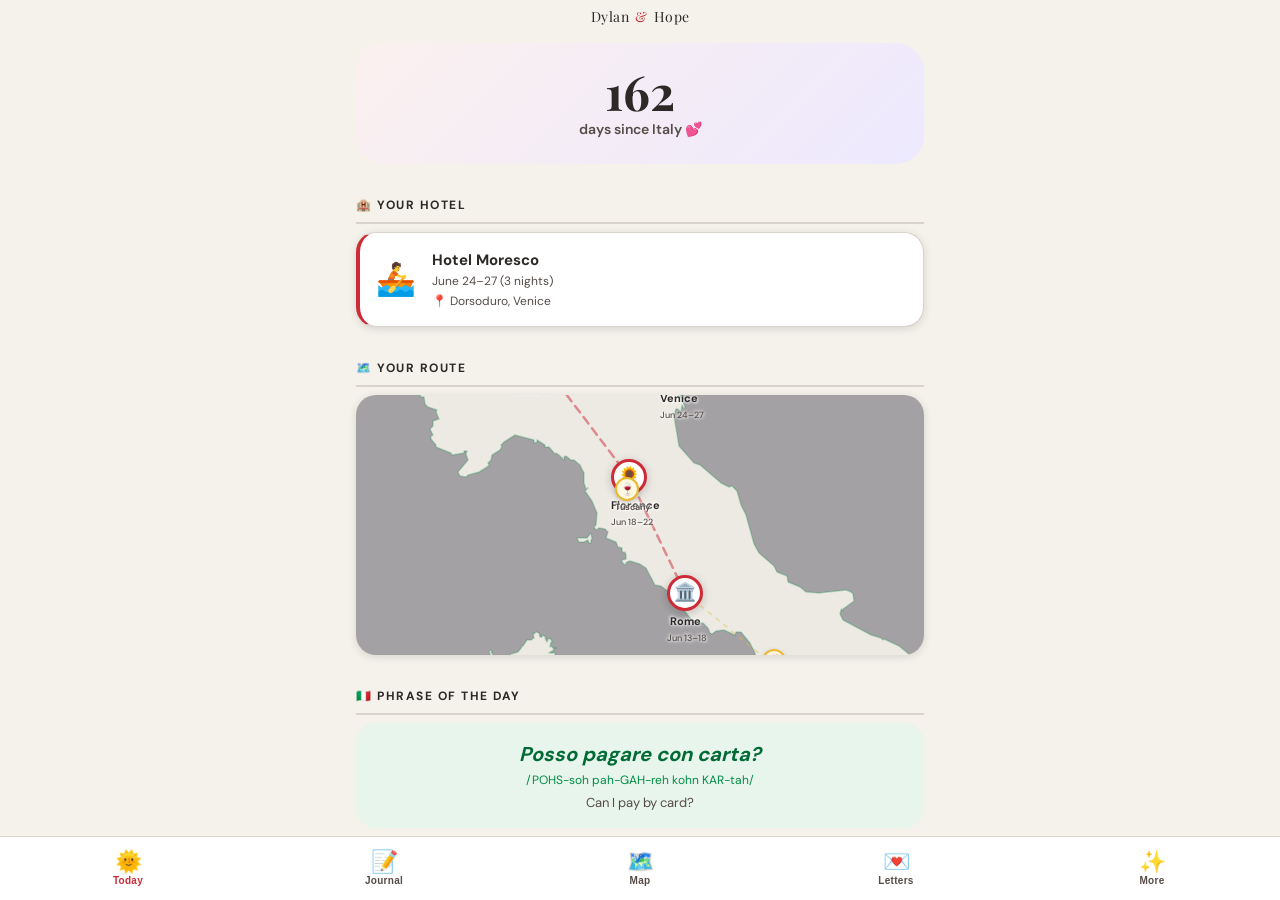
==== commit ab355dcc: "Mobile polish, Settings page, counters, love-note surface Mobile: map filter buttons + place card st" ====
--- a/index.html
+++ b/index.html
@@ -4,7 +4,7 @@
 <meta charset="UTF-8">
 <meta name="viewport" content="width=device-width, initial-scale=1.0, user-scalable=no">
 <title>Italy Honeymoon 🇮🇹</title>
-<meta name="description" content="Dylan & partner's Italy honeymoon companion — June 2026">
+<meta name="description" content="Dylan & Hope's Italy honeymoon companion — June 2026">
 <meta name="theme-color" content="#CE2B37">
 <meta name="apple-mobile-web-app-capable" content="yes">
 <meta name="apple-mobile-web-app-status-bar-style" content="black-translucent">
@@ -226,6 +226,24 @@
       <button class="btn btn-ghost btn-full" onclick="resetMapFilters()">Reset</button>
       <button class="btn btn-primary btn-full" onclick="closeMapFilters()">Done</button>
     </div>
+  </div>
+</div>
+
+<!-- ═══════════════════════════════════ -->
+<!-- PAGE: SETTINGS                      -->
+<!-- ═══════════════════════════════════ -->
+<div id="page-settings" class="page">
+  <div class="page-scroll">
+    <div id="settings-content"></div>
+  </div>
+</div>
+
+<!-- ═══════════════════════════════════ -->
+<!-- PAGE: STATS                         -->
+<!-- ═══════════════════════════════════ -->
+<div id="page-stats" class="page">
+  <div class="page-scroll">
+    <div id="stats-content"></div>
   </div>
 </div>
 
@@ -299,6 +317,8 @@
 <script src="js/surprise.js"></script>
 <script src="js/bookings.js"></script>
 <script src="js/suggestions.js"></script>
+<script src="js/settings.js"></script>
+<script src="js/counters.js"></script>
 <script src="js/app.js"></script>
 
 </body>
--- a/css/base.css
+++ b/css/base.css
@@ -187,7 +187,11 @@
   display: none;
   align-items: center;
   justify-content: center;
-  padding: var(--space-md);
+  padding:
+    calc(var(--space-md) + env(safe-area-inset-top, 0))
+    calc(var(--space-md) + env(safe-area-inset-right, 0))
+    calc(var(--space-md) + env(safe-area-inset-bottom, 0))
+    calc(var(--space-md) + env(safe-area-inset-left, 0));
 }
 
 .modal-overlay.open {
--- a/css/components.css
+++ b/css/components.css
@@ -115,6 +115,13 @@
   color: #ccc;
   transition: transform var(--duration-fast) var(--bounce);
   align-self: center;
+  min-width: 44px;
+  min-height: 44px;
+  display: flex;
+  align-items: center;
+  justify-content: center;
+  -webkit-tap-highlight-color: transparent;
+  margin: -8px -8px -8px 0;
 }
 
 .place-card-star.saved { color: var(--giallo); }
--- a/css/pages.css
+++ b/css/pages.css
@@ -703,16 +703,17 @@
 }
 
 .mfm-close {
-  width: 32px; height: 32px;
+  min-width: 44px; min-height: 44px;
   border-radius: 50%;
   border: none;
   background: var(--faint-gray);
-  font-size: 16px;
+  font-size: 18px;
   cursor: pointer;
   display: flex;
   align-items: center;
   justify-content: center;
   color: var(--warm-gray);
+  -webkit-tap-highlight-color: transparent;
 }
 
 .mfm-section {
@@ -731,14 +732,15 @@
 .mfm-grid {
   display: grid;
   grid-template-columns: repeat(2, 1fr);
-  gap: 6px;
+  gap: 8px;
 }
 
 .mfm-option {
   display: flex;
   align-items: center;
   gap: 8px;
-  padding: 10px 12px;
+  padding: 12px 14px;
+  min-height: 44px;
   border: 2px solid var(--light-gray);
   border-radius: var(--radius-md);
   background: var(--bianco);
@@ -904,6 +906,398 @@
   font-weight: 600;
 }
 
+/* ═══════════════════════════════════════ */
+/* SETTINGS PAGE                          */
+/* ═══════════════════════════════════════ */
+
+.settings-card {
+  padding: var(--space-lg);
+}
+
+.settings-section {
+  padding-bottom: var(--space-md);
+  margin-bottom: var(--space-md);
+  border-bottom: 1px solid var(--faint-gray);
+}
+
+.settings-section:last-of-type {
+  border-bottom: none;
+  padding-bottom: 0;
+  margin-bottom: 0;
+}
+
+.settings-section-title {
+  font-family: var(--font-display);
+  font-size: 16px;
+  font-weight: 700;
+  color: var(--rosso);
+  margin-bottom: var(--space-sm);
+  letter-spacing: 0.2px;
+}
+
+.settings-label {
+  display: block;
+  font-size: 12px;
+  font-weight: 700;
+  color: var(--warm-gray);
+  text-transform: uppercase;
+  letter-spacing: 1px;
+  margin: var(--space-sm) 0 4px;
+}
+
+.settings-label-hint {
+  text-transform: none;
+  letter-spacing: 0;
+  font-weight: 500;
+  font-size: 11px;
+  color: var(--light-gray);
+}
+
+.settings-input {
+  width: 100%;
+  padding: 12px 14px;
+  min-height: 44px;
+  border-radius: var(--radius-sm);
+  border: 2px solid var(--light-gray);
+  background: var(--bianco);
+  font-family: var(--font-body);
+  font-size: 16px;
+  color: var(--espresso);
+  -webkit-tap-highlight-color: transparent;
+}
+
+.settings-input:focus {
+  outline: none;
+  border-color: var(--rosso);
+}
+
+.settings-photo-preview {
+  position: relative;
+  width: 120px;
+  height: 120px;
+  border-radius: 50%;
+  overflow: hidden;
+  box-shadow: var(--shadow-md);
+  margin: 8px 0;
+}
+
+.settings-photo-preview img {
+  width: 100%;
+  height: 100%;
+  object-fit: cover;
+}
+
+.settings-photo-remove {
+  position: absolute;
+  top: 4px;
+  right: 4px;
+  width: 28px;
+  height: 28px;
+  border-radius: 50%;
+  border: none;
+  background: rgba(0,0,0,0.6);
+  color: white;
+  font-size: 14px;
+  cursor: pointer;
+}
+
+.settings-photo-empty {
+  width: 120px;
+  height: 120px;
+  border-radius: 50%;
+  background: var(--faint-gray);
+  display: flex;
+  align-items: center;
+  justify-content: center;
+  font-size: 13px;
+  color: var(--warm-gray);
+  margin: 8px 0;
+  border: 2px dashed var(--light-gray);
+}
+
+/* ═══════════════════════════════════════ */
+/* COUPLE PHOTO HERO on Today              */
+/* ═══════════════════════════════════════ */
+
+.today-couple-hero {
+  display: flex;
+  justify-content: center;
+  padding: var(--space-md) 0 var(--space-sm);
+}
+
+.today-couple-photo {
+  width: 88px;
+  height: 88px;
+  border-radius: 50%;
+  object-fit: cover;
+  box-shadow: 0 4px 16px rgba(206,43,55,0.22);
+  border: 3px solid var(--bianco);
+}
+
+.today-couple-names {
+  text-align: center;
+  font-family: var(--font-display);
+  font-size: 14px;
+  color: var(--espresso);
+  margin-top: 6px;
+  letter-spacing: 0.5px;
+}
+
+.today-couple-names .today-couple-amp {
+  color: var(--rosso);
+  margin: 0 6px;
+}
+
+/* ═══════════════════════════════════════ */
+/* DUAL COUNTDOWN (Wedding + Italy)        */
+/* ═══════════════════════════════════════ */
+
+.dual-countdown {
+  display: grid;
+  grid-template-columns: 1fr 1fr;
+  gap: 10px;
+}
+
+.dual-countdown .countdown-banner {
+  padding: var(--space-md);
+}
+
+.dual-countdown .countdown-number {
+  font-size: 36px;
+}
+
+.dual-countdown .countdown-label {
+  font-size: 11px;
+}
+
+.countdown-banner.wedding {
+  background: linear-gradient(135deg, #FFE8EC 0%, #FCE7F3 100%);
+  color: #9D2F4C;
+}
+
+.countdown-banner.wedding .countdown-number {
+  color: #C9184A;
+}
+
+/* ═══════════════════════════════════════ */
+/* COUNTER CHIPS on Today + STATS page     */
+/* ═══════════════════════════════════════ */
+
+.counter-chips {
+  display: grid;
+  grid-template-columns: repeat(3, 1fr);
+  gap: 8px;
+}
+
+.counter-chip {
+  display: flex;
+  flex-direction: column;
+  align-items: center;
+  justify-content: center;
+  padding: 12px 6px;
+  min-height: 72px;
+  border-radius: var(--radius-md);
+  border: 2px solid var(--light-gray);
+  background: var(--bianco);
+  font-family: var(--font-body);
+  cursor: pointer;
+  transition: transform var(--duration-fast) var(--bounce), border-color var(--duration-fast);
+  -webkit-tap-highlight-color: transparent;
+  position: relative;
+  overflow: hidden;
+}
+
+.counter-chip:active {
+  transform: scale(0.95);
+}
+
+.counter-chip.has-count {
+  border-color: var(--rosso);
+  background: var(--rosso-light);
+}
+
+.counter-chip-emoji {
+  font-size: 26px;
+  line-height: 1;
+  margin-bottom: 4px;
+}
+
+.counter-chip-count {
+  font-family: var(--font-display);
+  font-weight: 700;
+  font-size: 18px;
+  color: var(--espresso);
+  line-height: 1;
+}
+
+.counter-chip-label {
+  font-size: 10px;
+  font-weight: 700;
+  color: var(--warm-gray);
+  text-transform: uppercase;
+  letter-spacing: 0.5px;
+  margin-top: 2px;
+}
+
+.counter-chip.has-count .counter-chip-count {
+  color: var(--rosso);
+}
+
+.counter-pop {
+  position: absolute;
+  top: 4px;
+  right: 6px;
+  font-size: 11px;
+  font-weight: 700;
+  color: var(--verde);
+  opacity: 0;
+  pointer-events: none;
+  transform: translateY(4px);
+  transition: opacity 200ms, transform 300ms;
+}
+
+.counter-chip.just-counted .counter-pop {
+  opacity: 1;
+  transform: translateY(-10px);
+}
+
+/* Stats page */
+.stats-grid {
+  display: grid;
+  grid-template-columns: repeat(2, 1fr);
+  gap: 10px;
+  margin-bottom: var(--space-md);
+}
+
+.stats-tile {
+  background: var(--bianco);
+  border-radius: var(--radius-md);
+  padding: var(--space-md);
+  text-align: center;
+  box-shadow: var(--shadow-sm);
+}
+
+.stats-tile-emoji {
+  font-size: 32px;
+  line-height: 1;
+  margin-bottom: 6px;
+}
+
+.stats-tile-count {
+  font-family: var(--font-display);
+  font-size: 30px;
+  font-weight: 700;
+  color: var(--rosso);
+  line-height: 1;
+}
+
+.stats-tile-label {
+  font-size: 11px;
+  text-transform: uppercase;
+  letter-spacing: 1px;
+  color: var(--warm-gray);
+  font-weight: 700;
+  margin-top: 4px;
+}
+
+.stats-bar-row {
+  display: flex;
+  align-items: center;
+  gap: 8px;
+  margin-bottom: 6px;
+  font-size: 13px;
+}
+
+.stats-bar-row .stats-bar-label {
+  width: 100px;
+  flex-shrink: 0;
+  font-weight: 600;
+}
+
+.stats-bar-track {
+  flex: 1;
+  height: 10px;
+  background: var(--faint-gray);
+  border-radius: 5px;
+  overflow: hidden;
+}
+
+.stats-bar-fill {
+  height: 100%;
+  border-radius: 5px;
+  transition: width var(--duration-slow) var(--bounce);
+}
+
+.stats-bar-count {
+  width: 24px;
+  text-align: right;
+  font-weight: 700;
+  color: var(--rosso);
+}
+
+.stats-empty {
+  text-align: center;
+  padding: var(--space-xl) var(--space-md);
+  color: var(--warm-gray);
+}
+
+.stats-empty-emoji {
+  font-size: 48px;
+  margin-bottom: 8px;
+}
+
+/* ═══════════════════════════════════════ */
+/* TODAY: Unlocked Letter Surface          */
+/* ═══════════════════════════════════════ */
+
+.today-letter-alert {
+  background: linear-gradient(135deg, #FFF0F3 0%, #FCE7F3 100%);
+  border: 2px solid var(--rosso);
+  border-radius: var(--radius-md);
+  padding: var(--space-md);
+  display: flex;
+  align-items: center;
+  gap: 12px;
+  cursor: pointer;
+  box-shadow: 0 4px 16px rgba(206,43,55,0.18);
+  animation: letterPulse 2.4s ease-in-out infinite;
+  -webkit-tap-highlight-color: transparent;
+}
+
+@keyframes letterPulse {
+  0%, 100% { box-shadow: 0 4px 16px rgba(206,43,55,0.18); }
+  50%      { box-shadow: 0 6px 22px rgba(206,43,55,0.35); }
+}
+
+.today-letter-icon {
+  font-size: 34px;
+  line-height: 1;
+  flex-shrink: 0;
+}
+
+.today-letter-text {
+  flex: 1;
+  font-family: var(--font-body);
+  font-size: 14px;
+  color: var(--espresso);
+  line-height: 1.35;
+}
+
+.today-letter-text strong {
+  display: block;
+  font-family: var(--font-display);
+  font-size: 16px;
+  color: var(--rosso);
+  font-weight: 700;
+  margin-bottom: 2px;
+}
+
+.today-letter-arrow {
+  color: var(--rosso);
+  font-size: 22px;
+  flex-shrink: 0;
+}
+
 /* ── Responsive ── */
 @media (min-width: 769px) {
   .explore-grid {
@@ -913,4 +1307,8 @@
   .achievement-grid {
     grid-template-columns: repeat(4, 1fr);
   }
-}
+
+  .counter-chips {
+    grid-template-columns: repeat(6, 1fr);
+  }
+}
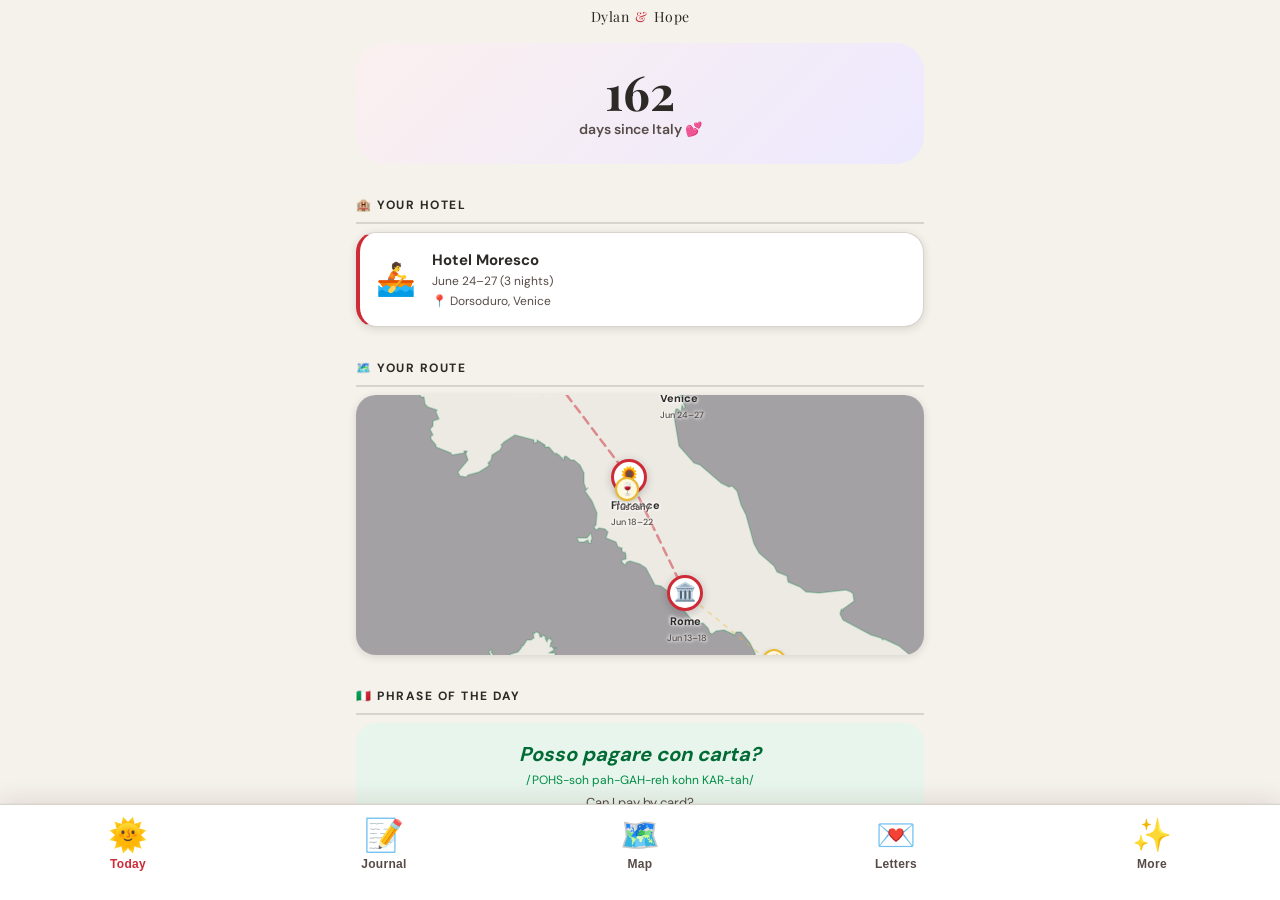
==== commit 5947616e: "Round A cleanup: legacy delete, dead schema, bookings into Storage, map helpers Six batched cleanup " ====
--- a/index.html
+++ b/index.html
@@ -306,6 +306,7 @@
 <script src="js/storage.js"></script>
 <script src="js/helpers.js"></script>
 <script src="js/router.js"></script>
+<script src="js/map-shared.js"></script>
 <script src="js/animations.js"></script>
 <script src="js/today.js"></script>
 <script src="js/city.js"></script>
--- a/css/variables.css
+++ b/css/variables.css
@@ -88,6 +88,6 @@
   --duration-slow: 0.5s;
 
   /* Layout */
-  --tab-bar-height: 64px;
+  --tab-bar-height: 96px;
   --max-width: 600px;
 }
--- a/css/base.css
+++ b/css/base.css
@@ -9,6 +9,9 @@
   width: 100%;
   overflow: hidden;
   -webkit-text-size-adjust: 100%;
+  -webkit-font-smoothing: antialiased;
+  -moz-osx-font-smoothing: grayscale;
+  overscroll-behavior: none;
 }
 
 body {
@@ -50,7 +53,9 @@
   height: 100%;
   overflow-y: auto;
   -webkit-overflow-scrolling: touch;
+  overscroll-behavior-y: contain;
   padding-bottom: var(--space-lg);
+  scroll-behavior: smooth;
 }
 
 /* Page header pattern */
@@ -84,11 +89,13 @@
   height: var(--tab-bar-height);
   background: var(--bianco);
   display: flex;
-  align-items: center;
+  align-items: flex-start;
   justify-content: space-around;
   border-top: 1px solid var(--light-gray);
   z-index: 100;
+  padding-top: 8px;
   padding-bottom: env(safe-area-inset-bottom, 0);
+  box-shadow: 0 -6px 20px rgba(60, 30, 20, 0.09), 0 -1px 0 rgba(0, 0, 0, 0.03);
 }
 
 .tab-btn {
@@ -96,14 +103,17 @@
   display: flex;
   flex-direction: column;
   align-items: center;
-  gap: 2px;
-  padding: 8px 0;
+  justify-content: flex-start;
+  gap: 6px;
+  padding: 6px 0 10px;
+  min-height: 64px;
   background: none;
   border: none;
   cursor: pointer;
   color: var(--warm-gray);
   transition: color var(--duration-fast), transform var(--duration-fast);
   -webkit-tap-highlight-color: transparent;
+  touch-action: manipulation;
 }
 
 .tab-btn.active {
@@ -111,38 +121,49 @@
 }
 
 .tab-btn:active {
-  transform: scale(0.9);
+  transform: scale(0.92);
 }
 
 .tab-icon {
-  font-size: 22px;
+  font-size: 32px;
   line-height: 1;
 }
 
 .tab-label {
-  font-size: 10px;
-  font-weight: 600;
+  font-size: 12px;
+  font-weight: 700;
   letter-spacing: 0.3px;
 }
 
-/* ── Back Button ── */
+/* ── Back Button — floats at bottom-left, thumb-reach ergonomics ── */
 .back-btn {
   display: inline-flex;
   align-items: center;
-  gap: 4px;
-  background: none;
-  border: none;
+  gap: 6px;
+  background: var(--bianco);
+  border: 2px solid var(--rosso-light);
   font-family: var(--font-body);
-  font-size: 14px;
-  font-weight: 600;
+  font-size: 15px;
+  font-weight: 700;
   color: var(--rosso);
   cursor: pointer;
-  padding: var(--space-md);
+  padding: 10px 18px 10px 14px;
+  min-height: 48px;
+  border-radius: var(--radius-pill);
+  box-shadow: 0 6px 18px rgba(206, 43, 55, 0.25), 0 2px 4px rgba(0, 0, 0, 0.05);
   -webkit-tap-highlight-color: transparent;
+  transition: transform var(--duration-fast), background var(--duration-fast);
+  touch-action: manipulation;
+  /* Fixed at bottom-left, just above the tab bar */
+  position: fixed;
+  left: calc(var(--space-md) + env(safe-area-inset-left, 0));
+  bottom: calc(var(--tab-bar-height) + 14px);
+  z-index: 90;
 }
 
 .back-btn:active {
-  opacity: 0.7;
+  transform: scale(0.94);
+  background: var(--rosso-light);
 }
 
 /* ── Scrollbar ── */
@@ -255,4 +276,16 @@
 button, [onclick] {
   min-height: 44px;
   min-width: 44px;
-}
+  touch-action: manipulation;
+  -webkit-tap-highlight-color: transparent;
+}
+
+/* Kill text selection on interactive scaffolding (not on body text) */
+.tab-btn, .back-btn, .btn, .counter-chip, .mfm-option,
+.ach-card, .place-card, .letter-card, .hotel-card,
+.explore-city-card, .today-letter-alert, .today-capsule-nudge,
+.today-couple-photo, .stats-tile, .map-filter-btn, .mfm-close,
+.settings-photo-remove, .journal-photo-remove {
+  -webkit-user-select: none;
+  user-select: none;
+}
--- a/css/components.css
+++ b/css/components.css
@@ -756,14 +756,17 @@
 /* ── Phrasebook ── */
 .pb-search {
   width: 100%;
-  padding: 10px 14px;
+  padding: 12px 16px;
+  min-height: 48px;
   border-radius: var(--radius-pill);
   border: 2px solid var(--light-gray);
   font-family: var(--font-body);
-  font-size: 14px;
+  font-size: 16px;
   background: var(--bianco);
   color: var(--espresso);
   margin-bottom: var(--space-md);
+  -webkit-appearance: none;
+  -webkit-tap-highlight-color: transparent;
 }
 
 .pb-search:focus {
@@ -961,12 +964,18 @@
 }
 
 .booking-check {
-  font-size: 22px;
+  font-size: 24px;
   cursor: pointer;
   user-select: none;
   flex-shrink: 0;
-  padding-top: 2px;
+  min-width: 44px;
+  min-height: 44px;
+  display: inline-flex;
+  align-items: center;
+  justify-content: center;
+  margin: -8px 0 -8px -4px;
   -webkit-tap-highlight-color: transparent;
+  touch-action: manipulation;
 }
 
 .booking-info { flex: 1; min-width: 0; }
--- a/css/pages.css
+++ b/css/pages.css
@@ -16,8 +16,15 @@
 /* ── Warm page header gradient ── */
 .page-header {
   background: linear-gradient(180deg, var(--blush-light) 0%, var(--cream) 100%);
+  padding-top: var(--space-md);
   padding-bottom: var(--space-md);
   margin-bottom: var(--space-sm);
+}
+
+/* Give pages with a floating back button room at the bottom so content
+   doesn't scroll under the pill. iOS 15.4+ supports :has(). */
+.page:has(.back-btn) .page-scroll {
+  padding-bottom: 80px;
 }
 
 /* ── Section dividers ── */
@@ -275,6 +282,16 @@
   margin-bottom: var(--space-md);
 }
 
+.detail-notes {
+  font-size: 13px;
+  line-height: 1.5;
+  font-style: italic;
+  color: var(--warm-gray);
+  margin-bottom: var(--space-md);
+  padding-left: 10px;
+  border-left: 2px solid var(--faint-gray);
+}
+
 .detail-category-badge {
   display: inline-block;
   font-size: 10px;
@@ -317,15 +334,18 @@
 
 .journal-textarea {
   width: 100%;
-  padding: var(--space-sm) var(--space-md);
+  padding: 12px var(--space-md);
   border-radius: var(--radius-sm);
   border: 2px solid var(--light-gray);
   font-family: var(--font-body);
-  font-size: 14px;
+  font-size: 16px;
+  line-height: 1.5;
   min-height: 100px;
   resize: vertical;
   color: var(--espresso);
   background: var(--cream);
+  -webkit-appearance: none;
+  -webkit-tap-highlight-color: transparent;
 }
 
 .journal-textarea:focus {
@@ -455,13 +475,16 @@
 
 .capsule-input {
   width: 100%;
-  padding: var(--space-sm) var(--space-md);
+  padding: 12px var(--space-md);
+  min-height: 48px;
   border-radius: var(--radius-sm);
   border: 2px solid var(--light-gray);
   font-family: var(--font-body);
-  font-size: 14px;
+  font-size: 16px;
   color: var(--espresso);
   background: var(--cream);
+  -webkit-appearance: none;
+  -webkit-tap-highlight-color: transparent;
 }
 
 .capsule-input:focus {
@@ -1298,6 +1321,64 @@
   flex-shrink: 0;
 }
 
+/* ═══════════════════════════════════════ */
+/* TODAY: Capsule Nudge (June 26–27, 2026) */
+/* ═══════════════════════════════════════ */
+
+.today-capsule-nudge {
+  background: linear-gradient(135deg, #EDE9FE 0%, #FCE7F3 100%);
+  border: 2px solid #8B5CF6;
+  border-radius: var(--radius-md);
+  padding: var(--space-md);
+  display: flex;
+  align-items: center;
+  gap: 12px;
+  cursor: pointer;
+  box-shadow: 0 4px 16px rgba(139,92,246,0.22);
+  animation: capsulePulse 2.8s ease-in-out infinite;
+  -webkit-tap-highlight-color: transparent;
+}
+
+@keyframes capsulePulse {
+  0%, 100% { box-shadow: 0 4px 16px rgba(139,92,246,0.22); }
+  50%      { box-shadow: 0 6px 26px rgba(139,92,246,0.4); }
+}
+
+.today-capsule-icon {
+  font-size: 36px;
+  line-height: 1;
+  flex-shrink: 0;
+  animation: capsuleFloat 3.5s ease-in-out infinite;
+}
+
+@keyframes capsuleFloat {
+  0%, 100% { transform: translateY(0) rotate(0deg); }
+  50%      { transform: translateY(-3px) rotate(-4deg); }
+}
+
+.today-capsule-text {
+  flex: 1;
+  font-family: var(--font-body);
+  font-size: 14px;
+  color: var(--espresso);
+  line-height: 1.4;
+}
+
+.today-capsule-text strong {
+  display: block;
+  font-family: var(--font-display);
+  font-size: 16px;
+  color: #6D28D9;
+  font-weight: 700;
+  margin-bottom: 2px;
+}
+
+.today-capsule-arrow {
+  color: #8B5CF6;
+  font-size: 22px;
+  flex-shrink: 0;
+}
+
 /* ── Responsive ── */
 @media (min-width: 769px) {
   .explore-grid {
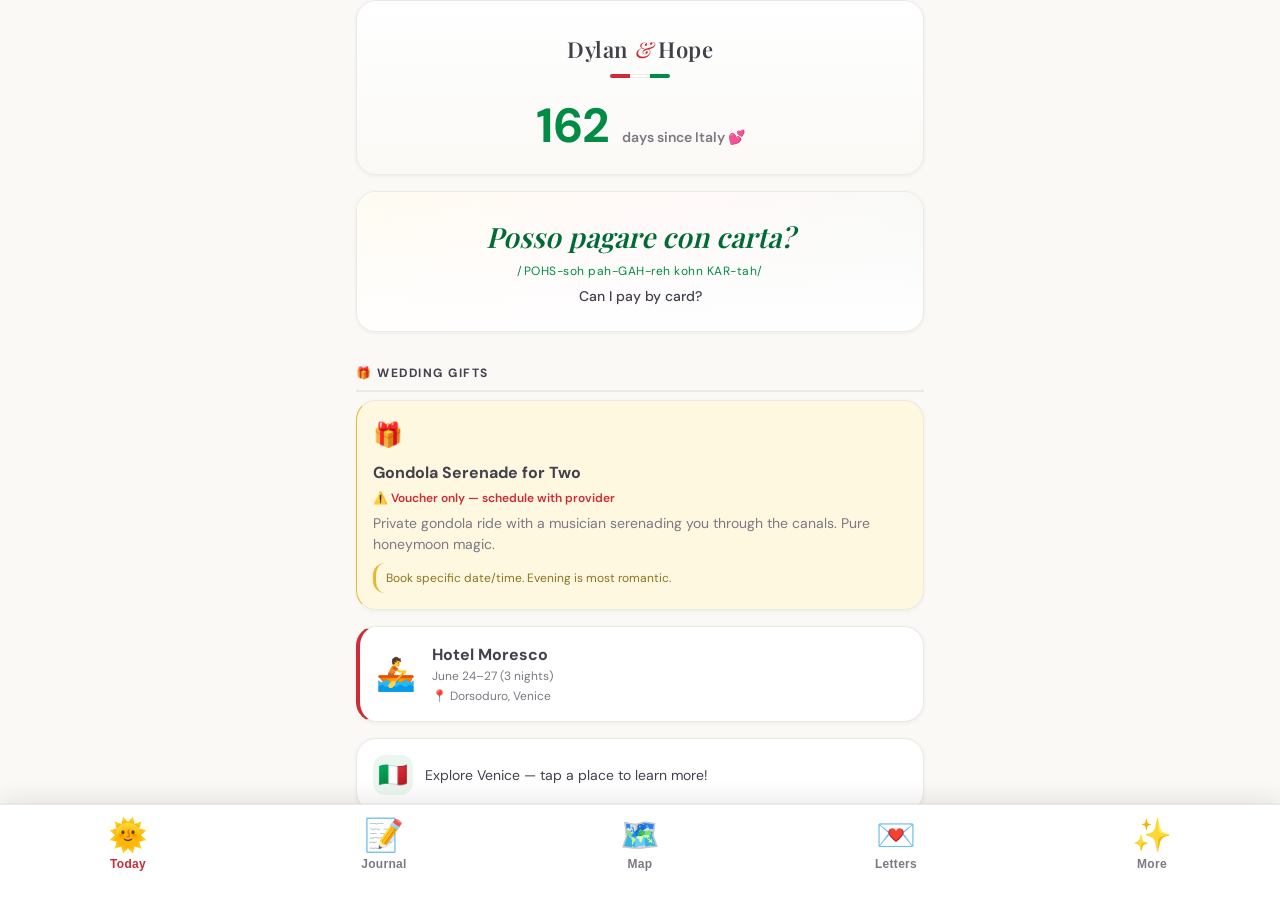
==== commit 30e529a5: "feat: today rewrite v10 — Hairline Editorial foundations Stage 1 of 5-stage Today screen redesign. F" ====
--- a/index.html
+++ b/index.html
@@ -26,8 +26,42 @@
 <link rel="stylesheet" href="css/base.css">
 <link rel="stylesheet" href="css/components.css">
 <link rel="stylesheet" href="css/pages.css">
+<link rel="stylesheet" href="css/today.css">
 </head>
 <body>
+
+<!-- ═══════════════════════════════════ -->
+<!-- ICON SPRITE (Tabler-style outline)  -->
+<!-- Referenced by Hero placeholder      -->
+<!-- gradient when no photo is mapped.   -->
+<!-- ═══════════════════════════════════ -->
+<svg xmlns="http://www.w3.org/2000/svg" style="position:absolute;width:0;height:0;overflow:hidden" aria-hidden="true" focusable="false">
+  <defs>
+    <symbol id="icon-monument" viewBox="0 0 24 24" fill="none" stroke="currentColor" stroke-width="1.5" stroke-linecap="round" stroke-linejoin="round">
+      <path d="M12 3l5 8v10H7V11z"/><path d="M5 21h14"/>
+    </symbol>
+    <symbol id="icon-building" viewBox="0 0 24 24" fill="none" stroke="currentColor" stroke-width="1.5" stroke-linecap="round" stroke-linejoin="round">
+      <path d="M3 21h18M5 21V7l7-4 7 4v14"/>
+      <path d="M9 9h.01M9 13h.01M9 17h.01M15 9h.01M15 13h.01M15 17h.01"/>
+    </symbol>
+    <symbol id="icon-gift" viewBox="0 0 24 24" fill="none" stroke="currentColor" stroke-width="1.5" stroke-linecap="round" stroke-linejoin="round">
+      <path d="M20 12v9H4v-9M2 7h20v5H2zM12 22V7"/>
+      <path d="M12 7H7.5a2.5 2.5 0 010-5C11 2 12 7 12 7M12 7h4.5a2.5 2.5 0 000-5C13 2 12 7 12 7"/>
+    </symbol>
+    <symbol id="icon-train" viewBox="0 0 24 24" fill="none" stroke="currentColor" stroke-width="1.5" stroke-linecap="round" stroke-linejoin="round">
+      <rect x="4" y="3" width="16" height="16" rx="2"/>
+      <path d="M4 11h16M8 19l-2 3M16 19l2 3"/>
+      <circle cx="9" cy="15" r="0.5" fill="currentColor"/>
+      <circle cx="15" cy="15" r="0.5" fill="currentColor"/>
+    </symbol>
+    <symbol id="icon-moon" viewBox="0 0 24 24" fill="none" stroke="currentColor" stroke-width="1.5" stroke-linecap="round" stroke-linejoin="round">
+      <path d="M21 12.79A9 9 0 1 1 11.21 3 7 7 0 0 0 21 12.79z"/>
+    </symbol>
+    <symbol id="icon-mountain" viewBox="0 0 24 24" fill="none" stroke="currentColor" stroke-width="1.5" stroke-linecap="round" stroke-linejoin="round">
+      <path d="M3 21l9-15 9 15z"/><path d="M8 13l4-6 4 6"/>
+    </symbol>
+  </defs>
+</svg>
 
 <!-- ═══════════════════════════════════ -->
 <!-- PAGE: TODAY                         -->
@@ -303,8 +337,12 @@
 <script src="js/data-hotels.js"></script>
 <script src="js/data-trip.js"></script>
 <script src="js/data-achievements.js"></script>
+<script src="js/data-today-plan.js"></script>
 <script src="js/storage.js"></script>
 <script src="js/helpers.js"></script>
+<script src="js/hero-images.js"></script>
+<script src="js/today-plan.js"></script>
+<script src="js/components/verdict-pill.js"></script>
 <script src="js/router.js"></script>
 <script src="js/map-shared.js"></script>
 <script src="js/animations.js"></script>
--- a/css/variables.css
+++ b/css/variables.css
@@ -18,13 +18,13 @@
   --giallo-light: #FFF8E1;
   --giallo-bg: #FFF3CC;
 
-  /* Neutrals — tuned for readability */
-  --espresso: #2D2926;
-  --cream: #F5F1EB;
+  /* Neutrals — Stage 3 lighter refresh (iter 3 with slight darken nudge) */
+  --espresso: #42404B;
+  --cream: #FAF9F6;
   --bianco: #FFFFFF;
-  --warm-gray: #564B47;
-  --light-gray: #D8D3CC;
-  --faint-gray: #EDEAE4;
+  --warm-gray: #7D7882;
+  --light-gray: #ECEAE5;
+  --faint-gray: #F8F6F2;
 
   /* Warm romantic tones */
   --terracotta: #C4724D;
@@ -53,9 +53,23 @@
   --confetti-4: #8B5CF6;
   --confetti-5: #EC4899;
 
-  /* Typography */
+  /* Typography — faces */
   --font-display: 'Playfair Display', Georgia, serif;
   --font-body: 'DM Sans', -apple-system, BlinkMacSystemFont, sans-serif;
+
+  /* Typography — type scale (Tailwind-style naming).
+     Rule: Playfair Display only at --text-xl (22px) and above.
+     Documented exception: .journal-prompt-text keeps Playfair at --text-lg
+     because the prompt is the emotional core of the journal page. */
+  --text-2xs:     11px;  /* MICRO chrome — map labels, +1 pop, walking radius */
+  --text-xs:      12px;  /* eyebrow, badge, meta, .btn-sm, mood-pill */
+  --text-sm:      14px;  /* secondary body, .btn text, list metadata */
+  --text-base:    16px;  /* body, list-item titles, form inputs (iOS 16px floor) */
+  --text-lg:      18px;  /* h3, modal titles, sub-display */
+  --text-xl:      22px;  /* h2, page subhead — Playfair floor */
+  --text-2xl:     28px;  /* h1, achievement stat number */
+  --text-3xl:     36px;  /* sub-display tier (available; no current consumer) */
+  --text-display: 48px;  /* hero countdown number — Today only */
 
   /* Spacing */
   --space-xs: 4px;
@@ -72,13 +86,13 @@
   --radius-pill: 50px;
   --radius-circle: 50%;
 
-  /* Shadows — warm tinted, visible */
-  --shadow-sm: 0 2px 8px rgba(45, 41, 38, 0.14);
-  --shadow-md: 0 4px 20px rgba(45, 41, 38, 0.18);
-  --shadow-lg: 0 8px 40px rgba(45, 41, 38, 0.22);
-  --shadow-glow-rosso: 0 4px 20px rgba(206, 43, 55, 0.25);
-  --shadow-glow-verde: 0 4px 20px rgba(0, 140, 69, 0.25);
-  --shadow-glow-giallo: 0 4px 20px rgba(232, 185, 49, 0.25);
+  /* Shadows — iter 3 halved weight (Stage 3 design pass) */
+  --shadow-sm: 0 1px 4px rgba(45, 41, 38, 0.06);
+  --shadow-md: 0 2px 10px rgba(45, 41, 38, 0.08);
+  --shadow-lg: 0 4px 20px rgba(45, 41, 38, 0.10);
+  --shadow-glow-rosso: 0 2px 14px rgba(206, 43, 55, 0.14);
+  --shadow-glow-verde: 0 2px 14px rgba(0, 140, 69, 0.14);
+  --shadow-glow-giallo: 0 2px 14px rgba(232, 185, 49, 0.14);
 
   /* Animations */
   --bounce: cubic-bezier(0.34, 1.56, 0.64, 1);
--- a/css/base.css
+++ b/css/base.css
@@ -22,16 +22,24 @@
   -webkit-font-smoothing: antialiased;
 }
 
-/* ── Typography ── */
-h1, h2, h3 {
+/* ── Typography ──
+   h1/h2 are display Playfair. h3 is DM Sans (Playfair floor is --text-xl/22px).
+   To keep Playfair on a sub-22px element, set font-family explicitly and
+   document the exception (see .journal-prompt-text). */
+h1, h2 {
   font-family: var(--font-display);
   font-weight: 700;
   line-height: 1.2;
 }
 
-h1 { font-size: 28px; }
-h2 { font-size: 22px; }
-h3 { font-size: 18px; }
+h3 {
+  font-weight: 700;
+  line-height: 1.2;
+}
+
+h1 { font-size: var(--text-2xl); }
+h2 { font-size: var(--text-xl); }
+h3 { font-size: var(--text-lg); }
 
 /* ── Pages ── */
 .page {
@@ -69,7 +77,7 @@
 }
 
 .page-header .subtitle {
-  font-size: 14px;
+  font-size: var(--text-sm);
   color: var(--warm-gray);
 }
 
@@ -130,7 +138,7 @@
 }
 
 .tab-label {
-  font-size: 12px;
+  font-size: var(--text-xs);
   font-weight: 700;
   letter-spacing: 0.3px;
 }
@@ -143,7 +151,7 @@
   background: var(--bianco);
   border: 2px solid var(--rosso-light);
   font-family: var(--font-body);
-  font-size: 15px;
+  font-size: var(--text-base);
   font-weight: 700;
   color: var(--rosso);
   cursor: pointer;
@@ -183,7 +191,7 @@
   color: #fff;
   padding: 10px 24px;
   border-radius: var(--radius-pill);
-  font-size: 13px;
+  font-size: var(--text-sm);
   font-weight: 600;
   font-family: var(--font-body);
   opacity: 0;
@@ -262,9 +270,6 @@
     transition-duration: 0.01ms !important;
     scroll-behavior: auto !important;
   }
-  .route-marker-current {
-    animation: none !important;
-  }
 }
 
 /* Improve contrast on tip/meta text */
@@ -284,7 +289,7 @@
 .tab-btn, .back-btn, .btn, .counter-chip, .mfm-option,
 .ach-card, .place-card, .letter-card, .hotel-card,
 .explore-city-card, .today-letter-alert, .today-capsule-nudge,
-.today-couple-photo, .stats-tile, .map-filter-btn, .mfm-close,
+.stats-tile, .map-filter-btn, .mfm-close,
 .settings-photo-remove, .journal-photo-remove {
   -webkit-user-select: none;
   user-select: none;
--- a/css/components.css
+++ b/css/components.css
@@ -93,13 +93,13 @@
 
 .place-card-name {
   font-weight: 700;
-  font-size: 15px;
+  font-size: var(--text-base);
   line-height: 1.3;
   margin-bottom: 2px;
 }
 
 .place-card-meta {
-  font-size: 12px;
+  font-size: var(--text-xs);
   color: var(--warm-gray);
   display: flex;
   align-items: center;
@@ -127,7 +127,7 @@
 .place-card-star.saved { color: var(--giallo); }
 
 .place-booked-badge {
-  font-size: 9px;
+  font-size: var(--text-2xs);
   font-weight: 700;
   color: var(--verde);
   background: var(--verde-light);
@@ -143,7 +143,7 @@
   gap: 5px;
   padding: 4px 12px;
   border-radius: var(--radius-pill);
-  font-size: 12px;
+  font-size: var(--text-xs);
   font-weight: 700;
   letter-spacing: 0.3px;
 }
@@ -161,7 +161,7 @@
   padding: 3px 10px;
   background: var(--giallo-light);
   border-radius: var(--radius-sm);
-  font-size: 11px;
+  font-size: var(--text-2xs);
   color: #8B7420;
   font-weight: 600;
   border-left: 3px solid var(--giallo);
@@ -182,7 +182,7 @@
 .mood-pill {
   padding: 6px 14px;
   border-radius: var(--radius-pill);
-  font-size: 12px;
+  font-size: var(--text-xs);
   font-family: var(--font-body);
   border: 2px solid var(--light-gray);
   background: var(--bianco);
@@ -213,7 +213,7 @@
   border-radius: var(--radius-pill);
   border: none;
   font-family: var(--font-body);
-  font-size: 14px;
+  font-size: var(--text-sm);
   font-weight: 700;
   cursor: pointer;
   transition: all var(--duration-fast) var(--bounce);
@@ -261,40 +261,12 @@
 
 .btn-sm {
   padding: 8px 16px;
-  font-size: 12px;
+  font-size: var(--text-xs);
 }
 
 .btn-full {
   width: 100%;
 }
-
-/* ── Quick Action Buttons (Today view) ── */
-.quick-actions {
-  display: flex;
-  gap: var(--space-sm);
-  justify-content: center;
-  flex-wrap: wrap;
-}
-
-.quick-action {
-  display: flex;
-  flex-direction: column;
-  align-items: center;
-  gap: 4px;
-  padding: var(--space-sm) var(--space-md);
-  background: var(--bianco);
-  border-radius: var(--radius-md);
-  border: none;
-  cursor: pointer;
-  transition: transform var(--duration-fast) var(--bounce);
-  box-shadow: var(--shadow-sm);
-  -webkit-tap-highlight-color: transparent;
-  min-width: 80px;
-}
-
-.quick-action:active { transform: scale(0.92); }
-.quick-action-icon { font-size: 24px; }
-.quick-action-label { font-size: 11px; font-weight: 600; color: var(--warm-gray); }
 
 /* ── City Pill Selector ── */
 .city-pills {
@@ -324,12 +296,12 @@
 .city-pill:active { transform: scale(0.93); }
 .city-pill:hover { border-color: var(--rosso); }
 .city-pill-emoji { font-size: 28px; }
-.city-pill-name { font-size: 13px; font-weight: 700; color: var(--espresso); }
-.city-pill-count { font-size: 11px; color: var(--warm-gray); }
+.city-pill-name { font-size: var(--text-sm); font-weight: 700; color: var(--espresso); }
+.city-pill-count { font-size: var(--text-2xs); color: var(--warm-gray); }
 
 /* ── Section Headers ── */
 .section-header {
-  font-size: 12px;
+  font-size: var(--text-xs);
   text-transform: uppercase;
   letter-spacing: 1.5px;
   color: var(--espresso);
@@ -349,7 +321,7 @@
 }
 
 .visit-card-title {
-  font-size: 10px;
+  font-size: var(--text-2xs);
   text-transform: uppercase;
   letter-spacing: 1.5px;
   color: var(--warm-gray);
@@ -367,13 +339,13 @@
   padding: 10px 14px;
   border-bottom: 1px solid rgba(0, 0, 0, 0.04);
   border-right: 1px solid rgba(0, 0, 0, 0.04);
-  font-size: 13px;
+  font-size: var(--text-sm);
 }
 
 .visit-card-item:nth-child(even) { border-right: none; }
 
 .visit-card-label {
-  font-size: 9px;
+  font-size: var(--text-2xs);
   text-transform: uppercase;
   letter-spacing: 0.5px;
   color: var(--warm-gray);
@@ -383,7 +355,7 @@
 
 .visit-card-full {
   padding: 10px 14px;
-  font-size: 13px;
+  font-size: var(--text-sm);
   border-bottom: 1px solid rgba(0, 0, 0, 0.04);
 }
 
@@ -397,7 +369,7 @@
 }
 
 .real-talk-title {
-  font-size: 10px;
+  font-size: var(--text-2xs);
   text-transform: uppercase;
   letter-spacing: 1.5px;
   color: var(--warm-gray);
@@ -406,14 +378,14 @@
 }
 
 .real-talk-text {
-  font-size: 14px;
+  font-size: var(--text-sm);
   line-height: 1.65;
   color: var(--espresso);
   margin-bottom: var(--space-sm);
 }
 
 .real-talk-best-for {
-  font-size: 13px;
+  font-size: var(--text-sm);
   color: var(--warm-gray);
   padding-left: 10px;
   border-left: 3px solid var(--giallo);
@@ -429,7 +401,7 @@
 }
 
 .pairing-chip {
-  font-size: 12px;
+  font-size: var(--text-xs);
   padding: 5px 12px;
   border-radius: var(--radius-pill);
   background: var(--verde-light);
@@ -451,7 +423,7 @@
 }
 
 .mood-tag {
-  font-size: 11px;
+  font-size: var(--text-2xs);
   padding: 3px 8px;
   border-radius: var(--radius-sm);
   font-weight: 600;
@@ -478,13 +450,13 @@
 
 .ach-stat-number {
   font-family: var(--font-display);
-  font-size: 28px;
+  font-size: var(--text-2xl);
   font-weight: 700;
   line-height: 1;
 }
 
 .ach-stat-label {
-  font-size: 10px;
+  font-size: var(--text-2xs);
   text-transform: uppercase;
   letter-spacing: 1px;
   opacity: 0.7;
@@ -507,7 +479,7 @@
 
 .ach-progress-label {
   text-align: center;
-  font-size: 11px;
+  font-size: var(--text-2xs);
   opacity: 0.6;
   margin-top: 6px;
 }
@@ -518,7 +490,7 @@
   justify-content: space-between;
   align-items: center;
   padding: var(--space-md) 0 var(--space-sm);
-  font-size: 13px;
+  font-size: var(--text-sm);
   font-weight: 700;
   color: var(--espresso);
   border-bottom: 2px solid var(--light-gray);
@@ -526,7 +498,7 @@
 }
 
 .ach-category-count {
-  font-size: 12px;
+  font-size: var(--text-xs);
   color: var(--warm-gray);
   font-weight: 600;
 }
@@ -577,20 +549,20 @@
   position: absolute;
   bottom: -2px;
   right: -2px;
-  font-size: 12px;
+  font-size: var(--text-xs);
 }
 
 .ach-card-info { flex: 1; min-width: 0; }
 
 .ach-card-title {
   font-weight: 700;
-  font-size: 15px;
+  font-size: var(--text-base);
   line-height: 1.2;
   margin-bottom: 2px;
 }
 
 .ach-card-challenge {
-  font-size: 13px;
+  font-size: var(--text-sm);
   color: var(--warm-gray);
   line-height: 1.4;
   margin-bottom: 6px;
@@ -604,7 +576,7 @@
 
 .ach-rarity {
   display: inline-block;
-  font-size: 10px;
+  font-size: var(--text-2xs);
   font-weight: 700;
   text-transform: uppercase;
   letter-spacing: 0.5px;
@@ -613,7 +585,7 @@
 }
 
 .ach-completed {
-  font-size: 11px;
+  font-size: var(--text-2xs);
   font-weight: 600;
   color: var(--verde);
 }
@@ -688,9 +660,15 @@
 }
 
 .ach-tap-hint {
-  font-size: 11px;
+  font-size: var(--text-2xs);
   color: var(--warm-gray);
   font-style: italic;
+}
+
+/* Locked-platinum progress count "27 / 33" */
+.ach-platinum-progress {
+  font-size: var(--text-2xs);
+  color: var(--warm-gray);
 }
 
 /* Achievement detail modal */
@@ -705,7 +683,7 @@
 }
 
 .ach-detail-label {
-  font-size: 11px;
+  font-size: var(--text-2xs);
   text-transform: uppercase;
   letter-spacing: 1px;
   font-weight: 700;
@@ -714,12 +692,13 @@
 }
 
 .ach-detail-text {
-  font-size: 14px;
+  font-size: var(--text-sm);
   line-height: 1.65;
   color: var(--espresso);
 }
 
-/* ── Countdown Banner ── */
+/* ── Countdown Banner — kept for Capsule "sealed" countdown only.
+   Today's BEFORE/DURING countdowns now compose into the hero. ── */
 .countdown-banner {
   text-align: center;
   padding: var(--space-lg) var(--space-md);
@@ -727,28 +706,20 @@
   margin-bottom: var(--space-md);
 }
 
-.countdown-banner.before {
-  background: linear-gradient(135deg, var(--blush-light), var(--warm-gold-light), var(--terracotta-light));
-}
-
-.countdown-banner.during {
-  background: linear-gradient(135deg, var(--sage-light), var(--warm-gold-light));
-}
-
 .countdown-banner.after {
   background: linear-gradient(135deg, var(--blush-light), var(--purple-light));
 }
 
 .countdown-number {
   font-family: var(--font-display);
-  font-size: 48px;
+  font-size: var(--text-display);
   font-weight: 700;
   line-height: 1;
   margin-bottom: 4px;
 }
 
 .countdown-label {
-  font-size: 14px;
+  font-size: var(--text-sm);
   font-weight: 600;
   color: var(--warm-gray);
 }
@@ -761,7 +732,7 @@
   border-radius: var(--radius-pill);
   border: 2px solid var(--light-gray);
   font-family: var(--font-body);
-  font-size: 16px;
+  font-size: var(--text-base);
   background: var(--bianco);
   color: var(--espresso);
   margin-bottom: var(--space-md);
@@ -805,9 +776,9 @@
   flex-shrink: 0;
 }
 
-.pb-cat-name { font-weight: 700; font-size: 15px; flex: 1; }
-.pb-cat-count { font-size: 12px; color: var(--warm-gray); font-weight: 600; }
-.pb-cat-arrow { font-size: 12px; color: var(--warm-gray); transition: transform var(--duration-fast); }
+.pb-cat-name { font-weight: 700; font-size: var(--text-base); flex: 1; }
+.pb-cat-count { font-size: var(--text-xs); color: var(--warm-gray); font-weight: 600; }
+.pb-cat-arrow { font-size: var(--text-xs); color: var(--warm-gray); transition: transform var(--duration-fast); }
 .pb-cat-arrow.open { transform: rotate(90deg); }
 
 .pb-phrases { display: none; }
@@ -818,9 +789,9 @@
   border-top: 1px solid rgba(0, 0, 0, 0.04);
 }
 
-.pb-italian { font-size: 16px; font-weight: 700; color: var(--espresso); font-style: italic; margin-bottom: 2px; }
-.pb-pronounce { font-size: 12px; color: var(--verde-dark); letter-spacing: 0.3px; margin-bottom: 2px; }
-.pb-english { font-size: 13px; color: var(--warm-gray); }
+.pb-italian { font-size: var(--text-base); font-weight: 700; color: var(--espresso); font-style: italic; margin-bottom: 2px; }
+.pb-pronounce { font-size: var(--text-xs); color: var(--verde-dark); letter-spacing: 0.3px; margin-bottom: 2px; }
+.pb-english { font-size: var(--text-sm); color: var(--warm-gray); }
 
 .pb-tip {
   margin: var(--space-sm) var(--space-md) var(--space-md) 62px;
@@ -828,7 +799,7 @@
   border-radius: var(--radius-sm);
   background: var(--giallo-light);
   border-left: 3px solid var(--giallo);
-  font-size: 12px;
+  font-size: var(--text-xs);
   color: #8B7420;
   line-height: 1.5;
 }
@@ -854,9 +825,9 @@
 .more-link:active { transform: scale(0.97); }
 .more-link-icon { font-size: 28px; }
 .more-link-text { flex: 1; }
-.more-link-title { font-weight: 700; font-size: 15px; }
-.more-link-desc { font-size: 12px; color: var(--warm-gray); }
-.more-link-arrow { font-size: 16px; color: var(--light-gray); }
+.more-link-title { font-weight: 700; font-size: var(--text-base); }
+.more-link-desc { font-size: var(--text-xs); color: var(--warm-gray); }
+.more-link-arrow { font-size: var(--text-base); color: var(--light-gray); }
 
 /* ── Animations ── */
 @keyframes bounceIn {
@@ -911,7 +882,7 @@
 .confetti-piece {
   position: absolute;
   top: 40%;
-  font-size: 14px;
+  font-size: var(--text-sm);
   opacity: 0;
   animation: confettiBurst 2s var(--bounce) forwards;
 }
@@ -932,7 +903,7 @@
 
 /* ── Booking Checklist ── */
 .booking-urgency-header {
-  font-size: 13px;
+  font-size: var(--text-sm);
   font-weight: 700;
   padding: var(--space-md) 0 var(--space-sm);
   border-bottom: 2px solid var(--light-gray);
@@ -941,6 +912,97 @@
 
 .booking-urgency-now { color: var(--rosso); }
 .booking-urgency-soon { color: var(--giallo-dark); }
+.booking-urgency-gift { color: var(--rosso); }
+
+/* Gift variant of the booking card — leans into Italian-flag accents and
+   reflects bookingStatus via gift-status-* modifier. */
+.booking-card-gift {
+  border-left: 4px solid var(--giallo);
+  background: var(--giallo-light);
+}
+.booking-card-gift.gift-status-scheduled {
+  border-left-color: var(--verde);
+  background: var(--verde-light);
+}
+.booking-card-gift.gift-status-completed {
+  border-left-color: var(--verde);
+  background: var(--bianco);
+  opacity: 0.7;
+}
+.booking-card-gift.gift-status-voucher-only {
+  border-left-color: var(--rosso);
+}
+.booking-card-gift .gift-card-icon {
+  font-size: 28px;
+  line-height: 1;
+  flex-shrink: 0;
+}
+
+.gift-card-giver {
+  font-size: var(--text-xs);
+  color: var(--warm-gray);
+  font-style: italic;
+  margin-bottom: 4px;
+}
+.gift-card-giver-empty { color: var(--light-gray); }
+
+.gift-card-status {
+  font-size: var(--text-xs);
+  font-weight: 600;
+  margin-bottom: 6px;
+  color: var(--espresso);
+}
+.gift-status-voucher-only .gift-card-status { color: var(--rosso); }
+.gift-status-scheduled .gift-card-status { color: var(--verde); }
+.gift-status-completed .gift-card-status { color: var(--warm-gray); }
+
+.gift-card-url {
+  display: inline-block;
+  margin-top: 4px;
+  font-size: var(--text-xs);
+  color: var(--rosso);
+  text-decoration: underline;
+}
+
+/* Place-detail gift callout — sits between verdict and Real Talk */
+.detail-gift-callout {
+  display: flex;
+  gap: var(--space-sm);
+  align-items: flex-start;
+  padding: var(--space-md);
+  background: var(--giallo-light);
+  border-radius: var(--radius-md);
+  border-left: 4px solid var(--giallo);
+  margin-bottom: var(--space-md);
+}
+.detail-gift-callout.gift-status-scheduled {
+  border-left-color: var(--verde);
+  background: var(--verde-light);
+}
+.detail-gift-callout.gift-status-completed {
+  border-left-color: var(--verde);
+  opacity: 0.7;
+}
+.detail-gift-icon { font-size: 28px; line-height: 1; flex-shrink: 0; }
+.detail-gift-body { flex: 1; font-size: var(--text-sm); line-height: 1.4; }
+.detail-gift-body strong {
+  display: block;
+  font-size: var(--text-base);
+  margin-bottom: 4px;
+}
+.detail-gift-giver {
+  font-size: var(--text-xs);
+  color: var(--warm-gray);
+  font-style: italic;
+  margin-bottom: 2px;
+}
+.detail-gift-status {
+  font-size: var(--text-xs);
+  font-weight: 600;
+  color: var(--espresso);
+}
+.gift-status-voucher-only .detail-gift-status { color: var(--rosso); }
+.gift-status-scheduled .detail-gift-status { color: var(--verde); }
 
 .booking-card {
   display: flex;
@@ -982,7 +1044,7 @@
 
 .booking-title {
   font-weight: 700;
-  font-size: 15px;
+  font-size: var(--text-base);
   line-height: 1.3;
   margin-bottom: 4px;
 }
@@ -991,7 +1053,7 @@
   display: flex;
   gap: 8px;
   flex-wrap: wrap;
-  font-size: 11px;
+  font-size: var(--text-2xs);
   color: var(--warm-gray);
   margin-bottom: 6px;
 }
@@ -999,21 +1061,21 @@
 .booking-city { font-weight: 600; }
 
 .booking-what {
-  font-size: 13px;
+  font-size: var(--text-sm);
   font-weight: 600;
   color: var(--rosso);
   margin-bottom: 4px;
 }
 
 .booking-why {
-  font-size: 13px;
+  font-size: var(--text-sm);
   color: var(--espresso);
   line-height: 1.5;
   margin-bottom: 4px;
 }
 
 .booking-tip {
-  font-size: 12px;
+  font-size: var(--text-xs);
   color: #8B7420;
   background: var(--giallo-light);
   padding: 4px 8px;
@@ -1030,3 +1092,55 @@
   align-self: center;
   flex-shrink: 0;
 }
+
+/* ═══════════════════════════════════════ */
+/* MODAL-CONTENT PRIMITIVES                 */
+/* Shared across surprise modal, letter     */
+/* modal, capsule, achievement detail.      */
+/* ═══════════════════════════════════════ */
+
+/* Hero icon at top of modal body — emoji, not text */
+.modal-icon-xl { font-size: 64px; line-height: 1; }
+.modal-icon-md { font-size: 48px; line-height: 1; }
+.modal-icon-sm { font-size: 32px; line-height: 1; }
+
+/* Common modal text patterns */
+.modal-meta { font-size: var(--text-sm); color: var(--warm-gray); }
+.modal-body-text { font-size: var(--text-sm); line-height: 1.6; color: var(--espresso); }
+.modal-place-name {
+  font-family: var(--font-display);
+  font-size: var(--text-xl);
+  font-weight: 700;
+}
+
+/* ═══════════════════════════════════════ */
+/* MAP & TIP UTILITIES                      */
+/* ═══════════════════════════════════════ */
+
+/* Empty state when Leaflet hasn't loaded (offline first-visit) */
+.map-empty {
+  display: flex;
+  align-items: center;
+  justify-content: center;
+  height: 100%;
+  padding: 24px;
+  color: var(--warm-gray);
+  font-size: var(--text-sm);
+  text-align: center;
+}
+
+/* Suggestion tip card icon-box (Today smart-suggestions) */
+.tip-icon-box {
+  width: 40px;
+  height: 40px;
+  border-radius: 12px;
+  display: flex;
+  align-items: center;
+  justify-content: center;
+  font-size: 24px;
+  flex-shrink: 0;
+}
+.tip-text { font-size: var(--text-sm); flex: 1; }
+
+/* Smaller verdict-badge variant for use inside .place-card-meta */
+.verdict-badge.verdict-badge-sm { font-size: var(--text-2xs); padding: 2px 8px; }
--- a/css/pages.css
+++ b/css/pages.css
@@ -1,17 +1,6 @@
 /* ═══════════════════════════════════════ */
 /* PAGE-SPECIFIC STYLES                   */
 /* ═══════════════════════════════════════ */
-
-/* ── Today Page ── */
-.today-hero {
-  padding: var(--space-lg) var(--space-md) var(--space-md);
-  text-align: center;
-}
-
-.today-hero h1 {
-  font-size: 24px;
-  margin-bottom: var(--space-xs);
-}
 
 /* ── Warm page header gradient ── */
 .page-header {
@@ -31,7 +20,7 @@
 .section-divider {
   text-align: center;
   color: var(--light-gray);
-  font-size: 16px;
+  font-size: var(--text-base);
   letter-spacing: 6px;
   padding: var(--space-sm) 0;
   user-select: none;
@@ -43,85 +32,6 @@
   max-width: var(--max-width);
   margin-left: auto;
   margin-right: auto;
-}
-
-/* ── Today Route Map ── */
-.today-map-wrap {
-  border-radius: var(--radius-md);
-  overflow: hidden;
-  box-shadow: var(--shadow-sm);
-}
-
-.today-mini-map {
-  height: 260px;
-  background: var(--faint-gray);
-}
-
-.route-marker {
-  background: var(--bianco);
-  border-radius: var(--radius-circle);
-  border: 3px solid var(--rosso);
-  display: flex;
-  align-items: center;
-  justify-content: center;
-  box-shadow: 0 2px 10px rgba(0, 0, 0, 0.2);
-  cursor: pointer;
-  transition: transform 0.15s var(--bounce);
-}
-
-.route-marker:hover { transform: scale(1.1); }
-
-.route-marker-current {
-  border-color: var(--verde);
-  box-shadow: 0 0 0 4px rgba(0, 140, 69, 0.2), 0 2px 10px rgba(0, 0, 0, 0.2);
-  animation: pulse 2s ease-in-out infinite;
-}
-
-@keyframes pulse {
-  0%, 100% { box-shadow: 0 0 0 4px rgba(0, 140, 69, 0.2), 0 2px 10px rgba(0, 0, 0, 0.2); }
-  50% { box-shadow: 0 0 0 8px rgba(0, 140, 69, 0.1), 0 2px 10px rgba(0, 0, 0, 0.2); }
-}
-
-.route-label {
-  font-family: var(--font-body);
-  font-size: 11px;
-  font-weight: 700;
-  text-align: center;
-  color: var(--espresso);
-  white-space: nowrap;
-  text-shadow: 1px 1px 3px rgba(255, 255, 255, 0.95), -1px -1px 3px rgba(255, 255, 255, 0.95);
-  margin-top: 2px;
-  pointer-events: none;
-}
-
-.route-dates {
-  font-weight: 500;
-  font-size: 9px;
-  color: var(--warm-gray);
-}
-
-.route-marker-mini {
-  width: 24px;
-  height: 24px;
-  border-radius: var(--radius-circle);
-  background: var(--giallo-light);
-  border: 2px solid var(--giallo);
-  display: flex;
-  align-items: center;
-  justify-content: center;
-  font-size: 12px;
-  box-shadow: 0 1px 4px rgba(0, 0, 0, 0.15);
-}
-
-.route-label-mini {
-  font-family: var(--font-body);
-  font-size: 9px;
-  font-weight: 600;
-  text-align: center;
-  color: var(--warm-gray);
-  white-space: nowrap;
-  text-shadow: 1px 1px 2px rgba(255, 255, 255, 0.95), -1px -1px 2px rgba(255, 255, 255, 0.95);
-  pointer-events: none;
 }
 
 .hotel-card {
@@ -139,38 +49,58 @@
 .hotel-emoji { font-size: 32px; }
 
 .hotel-info { flex: 1; }
-.hotel-name { font-weight: 700; font-size: 15px; }
-.hotel-dates { font-size: 12px; color: var(--warm-gray); }
-.hotel-address { font-size: 12px; color: var(--warm-gray); margin-top: 2px; }
+.hotel-name { font-weight: 700; font-size: var(--text-base); }
+.hotel-dates { font-size: var(--text-xs); color: var(--warm-gray); }
+.hotel-address { font-size: var(--text-xs); color: var(--warm-gray); margin-top: 2px; }
 
 .phrase-of-day {
-  background: var(--verde-light);
+  position: relative;
+  background: var(--bianco);
+  border: 1px solid var(--light-gray);
   border-radius: var(--radius-md);
-  padding: var(--space-md);
+  padding: var(--space-lg) var(--space-md);
   text-align: center;
+  overflow: hidden;
+  box-shadow: var(--shadow-sm);
+}
+
+.phrase-of-day-bg {
+  position: absolute;
+  inset: 0;
+  background:
+    linear-gradient(180deg, rgba(255,255,255,0.55) 0%, rgba(255,255,255,0.92) 90%),
+    linear-gradient(135deg, var(--giallo-light) 0%, var(--rosso-light) 50%, var(--verde-light) 100%);
+  pointer-events: none;
 }
 
 .phrase-of-day-italian {
-  font-size: 20px;
-  font-weight: 700;
+  position: relative;
+  font-family: var(--font-display);
+  font-size: var(--text-2xl);
+  font-weight: 600;
   font-style: italic;
   color: var(--verde-dark);
-  margin-bottom: 2px;
+  margin-bottom: 4px;
+  text-shadow: 0 1px 8px rgba(255,255,255,0.7);
 }
 
 .phrase-of-day-pronounce {
-  font-size: 12px;
+  position: relative;
+  font-size: var(--text-xs);
   color: var(--verde);
-  margin-bottom: 4px;
+  letter-spacing: 0.5px;
+  margin-bottom: 6px;
 }
 
 .phrase-of-day-english {
-  font-size: 13px;
-  color: var(--warm-gray);
+  position: relative;
+  font-size: var(--text-sm);
+  color: var(--espresso);
+  font-weight: 500;
 }
 
 .phrase-of-day-label {
-  font-size: 10px;
+  font-size: var(--text-2xs);
   text-transform: uppercase;
   letter-spacing: 1.5px;
   color: var(--verde);
@@ -208,8 +138,8 @@
 .explore-city-card:active { transform: scale(0.95); }
 .explore-city-card:hover { box-shadow: var(--shadow-md); }
 .explore-city-emoji { font-size: 40px; margin-bottom: var(--space-sm); }
-.explore-city-name { font-family: var(--font-display); font-size: 18px; font-weight: 700; }
-.explore-city-count { font-size: 12px; color: var(--warm-gray); margin-top: 2px; }
+.explore-city-name { font-size: var(--text-lg); font-weight: 700; }
+.explore-city-count { font-size: var(--text-xs); color: var(--warm-gray); margin-top: 2px; }
 
 /* City-specific warm tints */
 .explore-city-card:nth-child(1) { background: linear-gradient(160deg, var(--bianco) 60%, var(--terracotta-light)); }
@@ -228,7 +158,7 @@
 }
 
 .city-header h1 {
-  font-size: 28px;
+  font-size: var(--text-2xl);
   margin-bottom: var(--space-xs);
 }
 
@@ -264,26 +194,26 @@
 
 .detail-name {
   font-family: var(--font-display);
-  font-size: 26px;
+  font-size: var(--text-2xl);
   font-weight: 700;
   margin-bottom: 4px;
 }
 
 .detail-city {
-  font-size: 14px;
+  font-size: var(--text-sm);
   color: var(--warm-gray);
   margin-bottom: var(--space-md);
 }
 
 .detail-desc {
-  font-size: 15px;
+  font-size: var(--text-base);
   line-height: 1.7;
   color: var(--espresso);
   margin-bottom: var(--space-md);
 }
 
 .detail-notes {
-  font-size: 13px;
+  font-size: var(--text-sm);
   line-height: 1.5;
   font-style: italic;
   color: var(--warm-gray);
@@ -294,7 +224,7 @@
 
 .detail-category-badge {
   display: inline-block;
-  font-size: 10px;
+  font-size: var(--text-2xs);
   text-transform: uppercase;
   letter-spacing: 1.5px;
   padding: 4px 12px;
@@ -324,9 +254,11 @@
   border-top: 3px solid var(--warm-gold);
 }
 
+/* Documented Playfair-floor exception: the prompt is the emotional core of
+   the journal page; serif earns its place even at --text-lg. */
 .journal-prompt-text {
   font-family: var(--font-display);
-  font-size: 18px;
+  font-size: var(--text-lg);
   font-weight: 600;
   margin-bottom: var(--space-sm);
   color: var(--espresso);
@@ -338,7 +270,7 @@
   border-radius: var(--radius-sm);
   border: 2px solid var(--light-gray);
   font-family: var(--font-body);
-  font-size: 16px;
+  font-size: var(--text-base);
   line-height: 1.5;
   min-height: 100px;
   resize: vertical;
@@ -363,7 +295,7 @@
 }
 
 .journal-entry-date {
-  font-size: 11px;
+  font-size: var(--text-2xs);
   text-transform: uppercase;
   letter-spacing: 1px;
   color: var(--warm-gray);
@@ -372,14 +304,14 @@
 }
 
 .journal-entry-prompt {
-  font-size: 12px;
+  font-size: var(--text-xs);
   color: var(--rosso);
   font-weight: 600;
   margin-bottom: 4px;
 }
 
 .journal-entry-text {
-  font-size: 14px;
+  font-size: var(--text-sm);
   line-height: 1.6;
   color: var(--espresso);
 }
@@ -419,7 +351,7 @@
   background: rgba(0,0,0,0.6);
   color: white;
   border: none;
-  font-size: 12px;
+  font-size: var(--text-xs);
   cursor: pointer;
   display: flex;
   align-items: center;
@@ -468,7 +400,7 @@
 }
 
 .capsule-label {
-  font-size: 13px;
+  font-size: var(--text-sm);
   font-weight: 700;
   color: var(--espresso);
 }
@@ -480,7 +412,7 @@
   border-radius: var(--radius-sm);
   border: 2px solid var(--light-gray);
   font-family: var(--font-body);
-  font-size: 16px;
+  font-size: var(--text-base);
   color: var(--espresso);
   background: var(--cream);
   -webkit-appearance: none;
@@ -501,14 +433,14 @@
 }
 
 .capsule-reveal-label {
-  font-size: 13px;
+  font-size: var(--text-sm);
   font-weight: 700;
   color: var(--rosso);
   margin-bottom: 8px;
 }
 
 .capsule-reveal-text {
-  font-size: 15px;
+  font-size: var(--text-base);
   line-height: 1.7;
   color: var(--espresso);
 }
@@ -537,10 +469,10 @@
 
 .letter-icon { font-size: 32px; }
 .letter-info { flex: 1; }
-.letter-recipient { font-weight: 700; font-size: 15px; }
-.letter-date { font-size: 12px; color: var(--warm-gray); }
+.letter-recipient { font-weight: 700; font-size: var(--text-base); }
+.letter-date { font-size: var(--text-xs); color: var(--warm-gray); }
 .letter-status {
-  font-size: 11px;
+  font-size: var(--text-2xs);
   font-weight: 700;
   padding: 3px 10px;
   border-radius: var(--radius-pill);
@@ -613,7 +545,7 @@
 
 .mcc-label {
   font-family: var(--font-body);
-  font-size: 9px;
+  font-size: var(--text-2xs);
   font-weight: 700;
   color: var(--warm-gray);
   letter-spacing: 0.3px;
@@ -641,7 +573,7 @@
   background: var(--bianco);
   color: var(--espresso);
   font-family: var(--font-body);
-  font-size: 12px;
+  font-size: var(--text-xs);
   font-weight: 600;
   cursor: pointer;
   box-shadow: 0 2px 10px rgba(0, 0, 0, 0.15);
@@ -657,7 +589,7 @@
 }
 
 .map-filter-arrow {
-  font-size: 10px;
+  font-size: var(--text-2xs);
   opacity: 0.5;
 }
 
@@ -721,8 +653,7 @@
 }
 
 .mfm-header h3 {
-  font-family: var(--font-display);
-  font-size: 18px;
+  font-size: var(--text-lg);
 }
 
 .mfm-close {
@@ -744,7 +675,7 @@
 }
 
 .mfm-section-title {
-  font-size: 10px;
+  font-size: var(--text-2xs);
   text-transform: uppercase;
   letter-spacing: 1.5px;
   font-weight: 700;
@@ -768,7 +699,7 @@
   border-radius: var(--radius-md);
   background: var(--bianco);
   font-family: var(--font-body);
-  font-size: 13px;
+  font-size: var(--text-sm);
   font-weight: 600;
   color: var(--espresso);
   cursor: pointer;
@@ -790,7 +721,7 @@
   display: flex;
   align-items: center;
   justify-content: center;
-  font-size: 14px;
+  font-size: var(--text-sm);
   flex-shrink: 0;
 }
 
@@ -812,7 +743,7 @@
 
 .map-hotel-label {
   font-family: var(--font-body);
-  font-size: 9px;
+  font-size: var(--text-2xs);
   font-weight: 700;
   text-align: center;
   color: var(--espresso);
@@ -831,7 +762,7 @@
   position: absolute;
   top: -6px;
   right: -6px;
-  font-size: 10px;
+  font-size: var(--text-2xs);
   filter: drop-shadow(0 1px 2px rgba(0,0,0,0.3));
 }
 
@@ -845,13 +776,13 @@
   display: flex;
   align-items: center;
   justify-content: center;
-  font-size: 13px;
+  font-size: var(--text-sm);
   box-shadow: 0 1px 4px rgba(0, 0, 0, 0.15);
 }
 
 .map-dt-label {
   font-family: var(--font-body);
-  font-size: 9px;
+  font-size: var(--text-2xs);
   font-weight: 600;
   text-align: center;
   color: var(--warm-gray);
@@ -863,7 +794,7 @@
 /* Walking radius labels */
 .map-radius-label {
   font-family: var(--font-body);
-  font-size: 10px;
+  font-size: var(--text-2xs);
   font-weight: 600;
   color: var(--rosso);
   text-align: center;
@@ -904,7 +835,7 @@
   border-radius: var(--radius-circle);
   border: 2.5px solid #fff;
   box-shadow: 0 2px 8px rgba(0, 0, 0, 0.25);
-  font-size: 12px;
+  font-size: var(--text-xs);
   color: #fff;
   width: 28px;
   height: 28px;
@@ -914,8 +845,8 @@
 .custom-marker:hover { transform: scale(1.2); }
 
 .popup-inner { padding: 14px; }
-.popup-name { font-family: var(--font-display); font-size: 15px; font-weight: 700; margin-bottom: 3px; }
-.popup-meta { font-size: 11px; color: var(--warm-gray); }
+.popup-name { font-size: var(--text-base); font-weight: 700; margin-bottom: 3px; }
+.popup-meta { font-size: var(--text-2xs); color: var(--warm-gray); }
 .popup-btn {
   margin-top: var(--space-sm);
   padding: 6px 14px;
@@ -923,7 +854,7 @@
   background: var(--rosso);
   color: #fff;
   border: none;
-  font-size: 12px;
+  font-size: var(--text-xs);
   font-family: var(--font-body);
   cursor: pointer;
   font-weight: 600;
@@ -950,8 +881,7 @@
 }
 
 .settings-section-title {
-  font-family: var(--font-display);
-  font-size: 16px;
+  font-size: var(--text-base);
   font-weight: 700;
   color: var(--rosso);
   margin-bottom: var(--space-sm);
@@ -960,7 +890,7 @@
 
 .settings-label {
   display: block;
-  font-size: 12px;
+  font-size: var(--text-xs);
   font-weight: 700;
   color: var(--warm-gray);
   text-transform: uppercase;
@@ -972,7 +902,7 @@
   text-transform: none;
   letter-spacing: 0;
   font-weight: 500;
-  font-size: 11px;
+  font-size: var(--text-2xs);
   color: var(--light-gray);
 }
 
@@ -984,7 +914,7 @@
   border: 2px solid var(--light-gray);
   background: var(--bianco);
   font-family: var(--font-body);
-  font-size: 16px;
+  font-size: var(--text-base);
   color: var(--espresso);
   -webkit-tap-highlight-color: transparent;
 }
@@ -1020,7 +950,7 @@
   border: none;
   background: rgba(0,0,0,0.6);
   color: white;
-  font-size: 14px;
+  font-size: var(--text-sm);
   cursor: pointer;
 }
 
@@ -1032,75 +962,174 @@
   display: flex;
   align-items: center;
   justify-content: center;
-  font-size: 13px;
+  font-size: var(--text-sm);
   color: var(--warm-gray);
   margin: 8px 0;
   border: 2px dashed var(--light-gray);
 }
 
 /* ═══════════════════════════════════════ */
-/* COUPLE PHOTO HERO on Today              */
-/* ═══════════════════════════════════════ */
-
-.today-couple-hero {
-  display: flex;
-  justify-content: center;
-  padding: var(--space-md) 0 var(--space-sm);
-}
-
-.today-couple-photo {
-  width: 88px;
-  height: 88px;
-  border-radius: 50%;
-  object-fit: cover;
-  box-shadow: 0 4px 16px rgba(206,43,55,0.22);
-  border: 3px solid var(--bianco);
-}
-
-.today-couple-names {
+/* HERO COMPOSITE on Today (Stage 3)       */
+/* Typography-led for BEFORE/AFTER, city   */
+/* photo backdrop for DURING. No couple    */
+/* photo (Stage 6 swaps DURING gradient    */
+/* for real city photos).                  */
+/* ═══════════════════════════════════════ */
+
+.hero-type {
+  background: linear-gradient(180deg, var(--bianco) 0%, var(--cream) 100%);
+  border-radius: var(--radius-md);
+  border: 1px solid var(--light-gray);
+  padding: var(--space-xl) var(--space-md) var(--space-lg);
   text-align: center;
+  box-shadow: var(--shadow-sm);
+}
+
+.hero-names {
   font-family: var(--font-display);
-  font-size: 14px;
-  color: var(--espresso);
-  margin-top: 6px;
+  font-size: var(--text-xl);
+  color: var(--espresso);
+  font-weight: 600;
   letter-spacing: 0.5px;
 }
 
-.today-couple-names .today-couple-amp {
+.hero-names-amp {
   color: var(--rosso);
   margin: 0 6px;
-}
-
-/* ═══════════════════════════════════════ */
-/* DUAL COUNTDOWN (Wedding + Italy)        */
-/* ═══════════════════════════════════════ */
-
-.dual-countdown {
-  display: grid;
-  grid-template-columns: 1fr 1fr;
-  gap: 10px;
-}
-
-.dual-countdown .countdown-banner {
+  font-style: italic;
+  font-weight: 500;
+}
+
+.hero-flag-bar {
+  display: flex;
+  width: 60px;
+  height: 4px;
+  margin: var(--space-sm) auto var(--space-lg);
+  border-radius: 2px;
+  overflow: hidden;
+}
+
+.hero-flag-bar-r { flex: 1; background: var(--rosso); }
+.hero-flag-bar-w {
+  flex: 1;
+  background: var(--bianco);
+  border-top: 1px solid var(--light-gray);
+  border-bottom: 1px solid var(--light-gray);
+}
+.hero-flag-bar-g { flex: 1; background: var(--verde); }
+
+.hero-since-row {
+  display: flex;
+  align-items: baseline;
+  justify-content: center;
+  gap: 12px;
+}
+
+.hero-big-num {
+  font-family: var(--font-body);
+  font-size: var(--text-display);
+  font-weight: 700;
+  color: var(--rosso);
+  line-height: 1;
+}
+
+.hero-type.after .hero-big-num { color: var(--verde); }
+
+.hero-label {
+  font-size: var(--text-sm);
+  color: var(--warm-gray);
+  font-weight: 600;
+}
+
+.hero-wedding-pill {
+  display: inline-block;
+  margin-top: var(--space-md);
+  background: linear-gradient(135deg, #FFE8EC 0%, #FCE7F3 100%);
+  color: #C9184A;
+  padding: 6px 14px;
+  border-radius: var(--radius-pill);
+  font-size: var(--text-xs);
+  font-weight: 700;
+  border: 1px solid rgba(201, 24, 74, 0.18);
+}
+
+/* DURING — current-city photo as backdrop */
+.hero-during {
+  position: relative;
+  border-radius: var(--radius-md);
+  overflow: hidden;
+  box-shadow: var(--shadow-md);
+  aspect-ratio: 16 / 9;
+}
+
+/* Stage 3 ships an Italian-flag rosso→verde gradient placeholder.
+   Stage 6 swaps to per-city real photos via background-image. */
+.hero-during-bg {
+  position: absolute;
+  inset: 0;
+  background: linear-gradient(135deg, var(--rosso) 0%, var(--verde) 100%);
+}
+
+.hero-during::after {
+  content: '';
+  position: absolute;
+  inset: 0;
+  background: linear-gradient(180deg, rgba(0,0,0,0) 30%, rgba(0,0,0,0.50) 70%, rgba(0,0,0,0.85) 100%);
+  pointer-events: none;
+}
+
+.hero-during-overlay {
+  position: absolute;
+  left: 0;
+  right: 0;
+  bottom: 0;
   padding: var(--space-md);
-}
-
-.dual-countdown .countdown-number {
-  font-size: 36px;
-}
-
-.dual-countdown .countdown-label {
-  font-size: 11px;
-}
-
-.countdown-banner.wedding {
-  background: linear-gradient(135deg, #FFE8EC 0%, #FCE7F3 100%);
-  color: #9D2F4C;
-}
-
-.countdown-banner.wedding .countdown-number {
-  color: #C9184A;
-}
+  color: white;
+  z-index: 1;
+}
+
+.hero-city-tag {
+  display: inline-block;
+  font-size: var(--text-2xs);
+  font-weight: 700;
+  text-transform: uppercase;
+  letter-spacing: 1px;
+  background: rgba(255, 255, 255, 0.22);
+  -webkit-backdrop-filter: blur(6px);
+  backdrop-filter: blur(6px);
+  padding: 4px 10px;
+  border-radius: var(--radius-pill);
+  margin-bottom: var(--space-xs);
+  border: 1px solid rgba(255, 255, 255, 0.28);
+}
+
+.hero-day-orientation {
+  font-family: var(--font-display);
+  font-size: var(--text-2xl);
+  font-weight: 600;
+  text-shadow: 0 2px 12px rgba(0, 0, 0, 0.5);
+}
+
+/* ═══════════════════════════════════════ */
+/* HOTEL ONE-LINE STRIP (BEFORE phase)     */
+/* ═══════════════════════════════════════ */
+
+.hotel-strip {
+  background: var(--bianco);
+  border-radius: var(--radius-pill);
+  padding: 10px var(--space-md);
+  border: 1px solid var(--light-gray);
+  border-left: 4px solid var(--rosso);
+  display: flex;
+  align-items: center;
+  gap: var(--space-sm);
+  font-size: var(--text-sm);
+  color: var(--warm-gray);
+}
+
+.hotel-strip-icon { font-size: 18px; }
+.hotel-strip-name { font-weight: 700; color: var(--espresso); }
+.hotel-strip-dot { opacity: 0.5; }
 
 /* ═══════════════════════════════════════ */
 /* COUNTER CHIPS on Today + STATS page     */
@@ -1146,15 +1175,14 @@
 }
 
 .counter-chip-count {
-  font-family: var(--font-display);
-  font-weight: 700;
-  font-size: 18px;
+  font-weight: 700;
+  font-size: var(--text-lg);
   color: var(--espresso);
   line-height: 1;
 }
 
 .counter-chip-label {
-  font-size: 10px;
+  font-size: var(--text-2xs);
   font-weight: 700;
   color: var(--warm-gray);
   text-transform: uppercase;
@@ -1170,7 +1198,7 @@
   position: absolute;
   top: 4px;
   right: 6px;
-  font-size: 11px;
+  font-size: var(--text-2xs);
   font-weight: 700;
   color: var(--verde);
   opacity: 0;
@@ -1208,14 +1236,14 @@
 
 .stats-tile-count {
   font-family: var(--font-display);
-  font-size: 30px;
+  font-size: var(--text-2xl);
   font-weight: 700;
   color: var(--rosso);
   line-height: 1;
 }
 
 .stats-tile-label {
-  font-size: 11px;
+  font-size: var(--text-2xs);
   text-transform: uppercase;
   letter-spacing: 1px;
   color: var(--warm-gray);
@@ -1228,7 +1256,7 @@
   align-items: center;
   gap: 8px;
   margin-bottom: 6px;
-  font-size: 13px;
+  font-size: var(--text-sm);
 }
 
 .stats-bar-row .stats-bar-label {
@@ -1301,15 +1329,14 @@
 .today-letter-text {
   flex: 1;
   font-family: var(--font-body);
-  font-size: 14px;
+  font-size: var(--text-sm);
   color: var(--espresso);
   line-height: 1.35;
 }
 
 .today-letter-text strong {
   display: block;
-  font-family: var(--font-display);
-  font-size: 16px;
+  font-size: var(--text-base);
   color: var(--rosso);
   font-weight: 700;
   margin-bottom: 2px;
@@ -1359,15 +1386,14 @@
 .today-capsule-text {
   flex: 1;
   font-family: var(--font-body);
-  font-size: 14px;
+  font-size: var(--text-sm);
   color: var(--espresso);
   line-height: 1.4;
 }
 
 .today-capsule-text strong {
   display: block;
-  font-family: var(--font-display);
-  font-size: 16px;
+  font-size: var(--text-base);
   color: #6D28D9;
   font-weight: 700;
   margin-bottom: 2px;
@@ -1393,3 +1419,168 @@
     grid-template-columns: repeat(6, 1fr);
   }
 }
+
+/* ═══════════════════════════════════════ */
+/* TIME CAPSULE — extracted from app.js     */
+/* renderCapsule() inline styles            */
+/* ═══════════════════════════════════════ */
+
+.capsule-hero-icon { font-size: 64px; line-height: 1; margin-bottom: 12px; }
+.capsule-intro-text { font-size: var(--text-sm); color: var(--warm-gray); line-height: 1.6; }
+.capsule-snapshot-row { display: flex; gap: 16px; justify-content: center; margin-top: 8px; }
+.capsule-stat-num { font-size: var(--text-2xl); font-weight: 700; line-height: 1; }
+.capsule-stat-label { font-size: var(--text-xs); color: var(--warm-gray); margin-top: 2px; }
+
+/* ═══════════════════════════════════════ */
+/* MAP POPUP — extracted from app.js        */
+/* addPlaceMarkers() popupHTML              */
+/* ═══════════════════════════════════════ */
+
+.popup-summary {
+  font-size: var(--text-xs);
+  color: var(--espresso);
+  margin-top: 6px;
+  line-height: 1.4;
+  max-height: 60px;
+  overflow: hidden;
+}
+
+/* ═══════════════════════════════════════ */
+/* BOOKINGS — status footer line            */
+/* ═══════════════════════════════════════ */
+
+.bookings-status-line {
+  text-align: center;
+  font-size: var(--text-xs);
+  font-weight: 600;
+  margin-top: 6px;
+}
+.bookings-status-line.urgent { color: var(--rosso); }
+.bookings-status-line.done   { color: var(--verde); }
+
+/* ═══════════════════════════════════════ */
+/* LETTERS — open-letter modal body         */
+/* ═══════════════════════════════════════ */
+
+.letter-body {
+  font-size: var(--text-base);
+  line-height: 1.8;
+  color: var(--espresso);
+  white-space: pre-wrap;
+}
+
+/* ═══════════════════════════════════════ */
+/* STATS — hero total + empty state         */
+/* extracted from counters.js renderStats() */
+/* ═══════════════════════════════════════ */
+
+.stats-total-num {
+  font-family: var(--font-display);
+  font-size: var(--text-display);
+  font-weight: 700;
+  color: var(--rosso);
+  line-height: 1;
+}
+.stats-total-label {
+  font-size: var(--text-sm);
+  color: var(--warm-gray);
+  text-transform: uppercase;
+  letter-spacing: 1.5px;
+  margin-top: 4px;
+}
+.stats-empty-title { font-size: var(--text-base); font-weight: 600; margin-bottom: 6px; }
+.stats-empty-desc  { font-size: var(--text-sm); line-height: 1.5; }
+
+/* ═══════════════════════════════════════ */
+/* TODAY — gift card inner elements +       */
+/* booking nag, extracted from today.js     */
+/* ═══════════════════════════════════════ */
+
+.gift-card-icon  { font-size: 24px; margin-bottom: 8px; }
+.gift-card-title { font-weight: 700; font-size: var(--text-base); margin-bottom: 4px; }
+.gift-card-desc  { font-size: var(--text-sm); color: var(--warm-gray); margin-bottom: 8px; }
+.gift-card-tip {
+  font-size: var(--text-xs);
+  color: #8B7420;
+  background: var(--giallo-light);
+  padding: 6px 10px;
+  border-radius: var(--radius-sm);
+  border-left: 3px solid var(--giallo);
+}
+
+.today-booking-nag       { display: flex; align-items: center; gap: 12px; }
+.today-booking-nag-icon  { font-size: 24px; }
+.today-booking-nag-title { font-weight: 700; font-size: var(--text-sm); }
+.today-booking-nag-count { font-size: var(--text-xs); color: var(--rosso); font-weight: 600; }
+.today-booking-nag-arrow { color: var(--light-gray); }
+
+/* ═══════════════════════════════════════ */
+/* TODAY — Gift Day-Of / Day-Before Callout */
+/* Shares the action-card slot with the     */
+/* booking nag; phase-mutually-exclusive.   */
+/* ═══════════════════════════════════════ */
+
+.today-gift-callout {
+  display: flex;
+  gap: 12px;
+  align-items: center;
+  padding: var(--space-md);
+  border-radius: var(--radius-md);
+}
+
+.today-gift-callout-today {
+  background: linear-gradient(135deg, var(--giallo-light) 0%, var(--rosso-light) 50%, var(--verde-light) 100%);
+  border: 2px solid var(--rosso);
+  box-shadow: 0 4px 16px rgba(206,43,55,0.18);
+  animation: giftPulse 2.4s ease-in-out infinite;
+}
+
+@keyframes giftPulse {
+  0%, 100% { box-shadow: 0 4px 16px rgba(206,43,55,0.18); }
+  50%      { box-shadow: 0 6px 22px rgba(206,43,55,0.35); }
+}
+
+.today-gift-callout-tomorrow {
+  background: var(--giallo-light);
+  border: 1px solid var(--giallo);
+}
+
+.today-gift-callout-icon { font-size: 34px; line-height: 1; flex-shrink: 0; }
+.today-gift-callout-body {
+  flex: 1;
+  font-family: var(--font-body);
+  color: var(--espresso);
+  line-height: 1.35;
+}
+.today-gift-callout-eyebrow {
+  font-size: var(--text-xs);
+  font-weight: 700;
+  text-transform: uppercase;
+  letter-spacing: 0.05em;
+  color: var(--rosso);
+  margin-bottom: 2px;
+}
+.today-gift-callout-tomorrow .today-gift-callout-eyebrow { color: var(--giallo-dark); }
+.today-gift-callout-title {
+  font-size: var(--text-base);
+  font-weight: 700;
+  margin-bottom: 2px;
+}
+.today-gift-callout-time { font-size: var(--text-sm); color: var(--espresso); }
+.today-gift-callout-giver {
+  font-size: var(--text-xs);
+  color: var(--warm-gray);
+  font-style: italic;
+}
+
+/* ═══════════════════════════════════════ */
+/* CITY MINI-MAP — smaller hotel icon       */
+/* ═══════════════════════════════════════ */
+
+.map-hotel-icon-sm { font-size: 16px; }
+
+/* City header subtitle "N places" */
+.city-header-meta { font-size: var(--text-sm); color: var(--warm-gray); }
+
+/* City gift card description (one line) */
+.city-gift-desc { font-size: var(--text-sm); color: var(--warm-gray); margin-top: 4px; }
--- a/css/today.css
+++ b/css/today.css
@@ -0,0 +1,187 @@
+/* ═══════════════════════════════════════ */
+/* Today screen — Hairline Editorial        */
+/* Tile primitive system + VerdictPill.     */
+/* Hero, status strip, plan tile, etc.      */
+/* land in subsequent stages (v11–v14).     */
+/* ═══════════════════════════════════════ */
+
+/* ── Surface + tile tokens (Today-scoped aliases for clarity) ── */
+:root {
+  --cream-surface: #FAF9F6;
+  --ink-warm:      #1A1410;
+  --hairline:      rgba(45, 41, 38, 0.10);
+  --tile-radius:   14px;
+  --tile-gap:      10px;
+  --shadow-tile:   0 4px 16px rgba(0, 0, 0, 0.05);
+}
+
+/* ── Grid container ── */
+.today-grid {
+  display: flex;
+  flex-direction: column;
+  gap: var(--tile-gap);
+  padding: 12px;
+  background: var(--cream-surface);
+}
+
+.today-row--split {
+  display: grid;
+  grid-template-columns: 1fr 1fr;
+  gap: var(--tile-gap);
+}
+
+.today-row--triple {
+  display: grid;
+  grid-template-columns: repeat(3, 1fr);
+  gap: var(--tile-gap);
+}
+
+/* ── Tile base (orthogonal modifiers — never combine flat + image) ── */
+.tile {
+  border-radius: var(--tile-radius);
+  overflow: hidden;
+  position: relative;
+}
+
+.tile--flat {
+  border: 1px solid var(--hairline);
+  background: var(--cream-surface);
+  padding: 14px;
+}
+
+.tile--image {
+  box-shadow: var(--shadow-tile);
+  background-size: cover;
+  background-position: center;
+  background-color: #d4cab8;
+  color: #fff;
+}
+
+/* Bottom-up gradient on every image tile (0 → 55% black) */
+.tile--image::after {
+  content: '';
+  position: absolute;
+  inset: 0;
+  background: linear-gradient(to top, rgba(0,0,0,0.55) 0%, rgba(0,0,0,0) 100%);
+  pointer-events: none;
+}
+
+/* Inner content sits above the gradient */
+.tile--image > * {
+  position: relative;
+  z-index: 1;
+}
+
+/* ── Hero variants ── */
+.tile--hero {
+  min-height: 132px; /* slim default */
+  display: flex;
+  flex-direction: column;
+  justify-content: flex-end;
+  padding: 16px;
+}
+
+.tile--hero-tall {
+  min-height: 240px;
+}
+
+.tile--span-2 {
+  grid-column: 1 / -1;
+}
+
+/* ── Tonight mode (theme flip via class on .today-grid) ── */
+.today-grid--tonight {
+  background: var(--ink-warm);
+}
+
+.today-grid--tonight .tile--flat {
+  background: #251D17;
+  border-color: rgba(255, 240, 220, 0.08);
+  color: #EDE6DC;
+}
+
+/* Image tiles get an extra dim layer in Tonight mode */
+.today-grid--tonight .tile--image::before {
+  content: '';
+  position: absolute;
+  inset: 0;
+  background: rgba(26, 20, 16, 0.35);
+  pointer-events: none;
+}
+
+/* ═══════════════════════════════════════ */
+/* VerdictPill                              */
+/* ═══════════════════════════════════════ */
+
+.vp {
+  display: inline-flex;
+  align-items: center;
+  gap: 6px;
+  font-family: var(--font-body);
+  font-weight: 500;
+  letter-spacing: 0.02em;
+  line-height: 1;
+  border-radius: var(--radius-pill);
+  white-space: nowrap;
+}
+
+.vp--sm {
+  font-size: 11px;
+  padding: 4px 8px;
+}
+
+.vp--md {
+  font-size: 13px;
+  padding: 6px 10px;
+}
+
+.vp__dot {
+  width: 6px;
+  height: 6px;
+  border-radius: 50%;
+  display: inline-block;
+  background: var(--warm-gray);
+}
+
+/* Ghost variant — transparent bg, dot carries the color, label inherits text */
+.vp--ghost {
+  background: transparent;
+  color: var(--espresso);
+  border: 1px solid var(--hairline);
+}
+
+/* Subtle variant — light tinted bg matching the dot hue */
+.vp--subtle {
+  background: rgba(0, 0, 0, 0.04);
+  color: var(--espresso);
+  border: 1px solid transparent;
+}
+
+/* Filled variant — solid color, white label (loud — use sparingly) */
+.vp--filled {
+  color: #fff;
+}
+
+/* Dot color per (normalized) verdict key */
+.vp--essential       .vp__dot { background: var(--rosso); }
+.vp--worth-it        .vp__dot { background: var(--verde); }
+.vp--nice-if-nearby  .vp__dot { background: var(--giallo); }
+.vp--overhyped       .vp__dot { background: var(--warm-gray); }
+.vp--hidden-gem      .vp__dot { background: var(--espresso); }
+
+/* Filled-variant background mirrors the dot */
+.vp--filled.vp--essential      { background: var(--rosso); }
+.vp--filled.vp--worth-it       { background: var(--verde); }
+.vp--filled.vp--nice-if-nearby { background: var(--giallo); color: #1A1410; }
+.vp--filled.vp--overhyped      { background: var(--warm-gray); }
+.vp--filled.vp--hidden-gem     { background: var(--espresso); }
+
+/* Tonight-mode pill tweaks — invert ghost outline + bump label brightness */
+.today-grid--tonight .vp--ghost {
+  border-color: rgba(255, 240, 220, 0.18);
+  color: #EDE6DC;
+}
+.today-grid--tonight .vp--subtle {
+  background: rgba(255, 240, 220, 0.06);
+  color: #EDE6DC;
+}
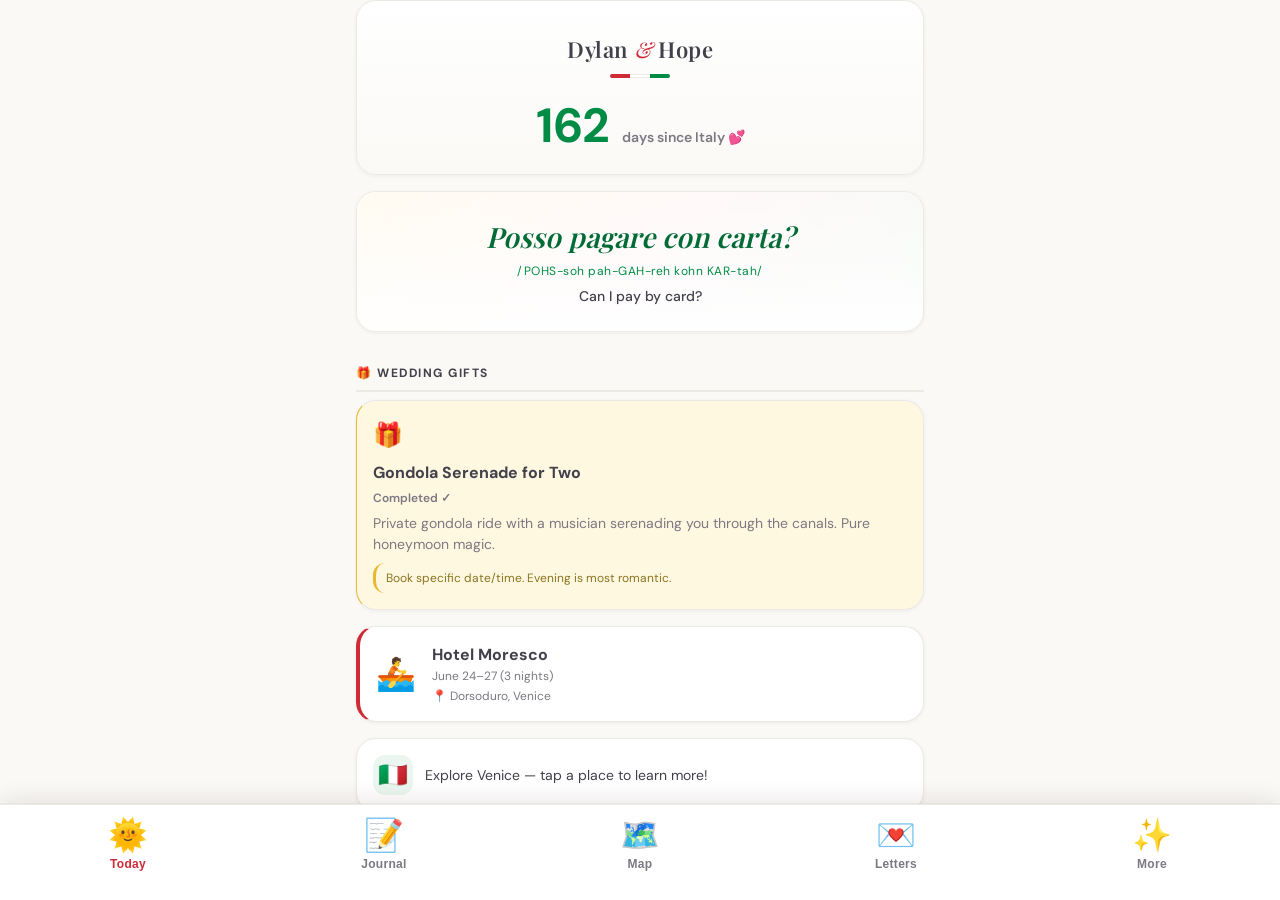
==== commit 31cfad51: "feat: add Jacqueline + Xio recommender source filters and Jacqueline's first 3 places Mirror the Nat" ====
--- a/index.html
+++ b/index.html
@@ -82,6 +82,15 @@
 </div>
 
 <!-- ═══════════════════════════════════ -->
+<!-- PAGE: FAVORITES                     -->
+<!-- ═══════════════════════════════════ -->
+<div id="page-favorites" class="page">
+  <div class="page-scroll">
+    <div id="favorites-content"></div>
+  </div>
+</div>
+
+<!-- ═══════════════════════════════════ -->
 <!-- PAGE: CITY                          -->
 <!-- ═══════════════════════════════════ -->
 <div id="page-city" class="page">
@@ -218,6 +227,12 @@
           </button>
           <button class="mfm-option" data-filter="goop" onclick="toggleMapFilter('goop')">
             <span class="mfm-icon" style="background:#FCE7F3;color:#EC4899;">📖</span>Goop Guide
+          </button>
+          <button class="mfm-option" data-filter="jacqueline" onclick="toggleMapFilter('jacqueline')">
+            <span class="mfm-icon" style="background:#F3E8FF;color:#9333EA;">🍷</span>Jacqueline Recs
+          </button>
+          <button class="mfm-option" data-filter="xio" onclick="toggleMapFilter('xio')">
+            <span class="mfm-icon" style="background:#E0F2FE;color:#0EA5E9;">🧭</span>Xio Guide
           </button>
         </div>
       </div>
--- a/css/pages.css
+++ b/css/pages.css
@@ -1242,6 +1242,39 @@
   line-height: 1;
 }
 
+/* ± stepper on each stats tile (undo a tap / remove a mis-click) */
+.stats-stepper {
+  display: flex;
+  align-items: center;
+  justify-content: center;
+  gap: 12px;
+}
+.stats-stepper .stats-tile-count {
+  min-width: 28px;
+}
+.stats-step {
+  width: 28px;
+  height: 28px;
+  border-radius: 50%;
+  border: 1px solid var(--light-gray);
+  background: var(--bianco);
+  color: var(--espresso);
+  font-size: 18px;
+  line-height: 1;
+  cursor: pointer;
+  display: flex;
+  align-items: center;
+  justify-content: center;
+  -webkit-tap-highlight-color: transparent;
+}
+.stats-step:active {
+  background: var(--faint-gray);
+}
+.stats-step:disabled {
+  opacity: 0.35;
+  cursor: default;
+}
+
 .stats-tile-label {
   font-size: var(--text-2xs);
   text-transform: uppercase;
--- a/css/today.css
+++ b/css/today.css
@@ -16,11 +16,17 @@
 }
 
 /* ── Grid container ── */
+/* Constrained to the app-wide --max-width and centered, matching .content-wrap
+   on every other page. Without this the Today grid (the only screen not wrapped
+   in .content-wrap) stretches edge-to-edge on desktop and stops resembling the
+   phone-width layout it's designed for. */
 .today-grid {
   display: flex;
   flex-direction: column;
   gap: var(--tile-gap);
   padding: 12px;
+  max-width: var(--max-width);
+  margin: 0 auto;
   background: var(--cream-surface);
 }
 
@@ -185,3 +191,484 @@
   background: rgba(255, 240, 220, 0.06);
   color: #EDE6DC;
 }
+
+/* ═══════════════════════════════════════ */
+/* Hero tile content (v11)                  */
+/* Kicker (eyebrow) + title + optional body */
+/* All on image background, light text.     */
+/* ═══════════════════════════════════════ */
+
+.hero-kicker {
+  font-family: var(--font-body);
+  font-size: 12px;
+  font-weight: 600;
+  text-transform: uppercase;
+  letter-spacing: 0.12em;
+  color: rgba(255, 255, 255, 0.92);
+  margin-bottom: 6px;
+  text-shadow: 0 1px 6px rgba(0, 0, 0, 0.5);
+}
+
+.hero-title {
+  font-family: var(--font-display);
+  font-size: 32px;
+  font-weight: 400;  /* roman per spec, not italic */
+  line-height: 1.1;
+  color: #fff;
+  margin: 0;
+  text-shadow: 0 2px 14px rgba(0, 0, 0, 0.5);
+  letter-spacing: -0.01em;
+  max-width: 92%;
+}
+
+.hero-body {
+  font-size: 14px;
+  font-weight: 400;
+  color: rgba(255, 255, 255, 0.88);
+  margin-top: 10px;
+  line-height: 1.45;
+  max-width: 92%;
+  text-shadow: 0 1px 8px rgba(0, 0, 0, 0.5);
+}
+
+/* Placeholder icon shown only when no hero photo is mapped. */
+.hero-placeholder-icon {
+  position: absolute;
+  top: 22%;
+  left: 50%;
+  width: 50px;
+  height: 50px;
+  transform: translateX(-50%);
+  color: rgba(255, 255, 255, 0.28);
+}
+
+/* ═══════════════════════════════════════ */
+/* Day numeral typography (v11 CSS, v12     */
+/* DOM). Playfair italic, city-tinted on    */
+/* cream surface, 4px color bar underneath. */
+/* ═══════════════════════════════════════ */
+
+.day-numeral-tile {
+  display: flex;
+  flex-direction: column;
+  gap: 4px;
+  align-items: flex-start;
+}
+
+.day-numeral-label {
+  font-size: 11px;
+  font-weight: 600;
+  text-transform: uppercase;
+  letter-spacing: 0.14em;
+  color: var(--warm-gray);
+}
+
+.day-numeral-row {
+  display: flex;
+  align-items: baseline;
+  gap: 4px;
+}
+
+.day-numeral-big {
+  font-family: var(--font-display);
+  font-style: italic;
+  font-weight: 700;
+  font-size: 36px;
+  line-height: 1;
+  color: var(--espresso);
+}
+
+.day-numeral-of {
+  font-size: 13px;
+  color: var(--warm-gray);
+  font-weight: 500;
+}
+
+.day-numeral-city {
+  font-size: 12px;
+  font-weight: 600;
+  margin-top: 2px;
+  /* city tint applied inline via style="color:..." */
+}
+
+.day-numeral-bar {
+  width: 32px;
+  height: 4px;
+  border-radius: 2px;
+  margin-top: 4px;
+  /* city color applied inline via style="background:..." */
+}
+
+/* ═══════════════════════════════════════ */
+/* Mini Italian flag (Day tile + other      */
+/* flag-architectural use sites). Three      */
+/* side-by-side vertical bands, 3:2 ratio,   */
+/* hoist→fly order green · white · red.      */
+/* ═══════════════════════════════════════ */
+
+.flag-stripe-3 {
+  display: flex;
+  flex-direction: row;
+  width: 27px;
+  height: 18px;
+  margin-top: 6px;
+  border-radius: 2px;
+  overflow: hidden;
+  box-shadow: 0 0 0 1px var(--hairline);   /* defines the white band on cream */
+}
+.flag-stripe-3 > span {
+  display: block;
+  flex: 1;
+  height: 100%;
+}
+.flag-stripe-3-r { background: var(--rosso); }
+.flag-stripe-3-w { background: #FAF7F0; }
+.flag-stripe-3-g { background: var(--verde); }
+
+/* ═══════════════════════════════════════ */
+/* Status strip (v12) — Day · Weather ·     */
+/* Up Next. Three equal flat tiles.         */
+/* ═══════════════════════════════════════ */
+
+/* Equal-height tiles, content stacked from the top. */
+.today-row--triple > .tile {
+  min-height: 104px;
+  display: flex;
+  flex-direction: column;
+  gap: 4px;
+}
+
+/* Shared small eyebrow label for weather + up-next tiles. */
+.status-tile-label {
+  font-size: 10px;
+  font-weight: 600;
+  text-transform: uppercase;
+  letter-spacing: 0.12em;
+  color: var(--warm-gray);
+}
+
+/* Weather (offline stub — typical-June climatology, never Playfair) */
+.weather-temp {
+  font-family: var(--font-body);
+  font-weight: 700;
+  font-size: 20px;
+  line-height: 1.1;
+  color: var(--espresso);
+  margin-top: auto;
+}
+.weather-lo {
+  font-size: 11px;
+  color: var(--warm-gray);
+}
+
+/* Up Next — live counter (refreshed in place by the minute-tick) */
+.upnext-time {
+  font-family: var(--font-body);
+  font-weight: 700;
+  font-size: 18px;
+  line-height: 1.1;
+  color: var(--espresso);
+  margin-top: auto;
+}
+.upnext-name {
+  font-size: 12px;
+  font-weight: 500;
+  color: var(--ink-warm);
+  line-height: 1.25;
+  display: -webkit-box;
+  -webkit-line-clamp: 2;
+  -webkit-box-orient: vertical;
+  overflow: hidden;
+}
+.upnext-rel {
+  font-size: 11px;
+  color: var(--warm-gray);
+}
+.upnext-empty {
+  font-size: 13px;
+  color: var(--warm-gray);
+  margin-top: auto;
+}
+
+/* ═══════════════════════════════════════ */
+/* Today's Plan tile (v12) — full-width.    */
+/* Flat on normal days, image on gift/move. */
+/* ═══════════════════════════════════════ */
+
+.plan-tile .plan-eyebrow {
+  font-size: 11px;
+  font-weight: 600;
+  text-transform: uppercase;
+  letter-spacing: 0.14em;
+  color: var(--warm-gray);
+  display: flex;
+  align-items: center;
+  gap: 8px;
+}
+
+.plan-headline-row {
+  display: flex;
+  align-items: baseline;
+  justify-content: space-between;
+  gap: 10px;
+  margin-top: 6px;
+}
+
+/* Plan name is NOT Playfair (Playfair is reserved for Hero/Real Talk/Day numeral). */
+.plan-name {
+  font-family: var(--font-body);
+  font-weight: 600;
+  font-size: 17px;
+  line-height: 1.2;
+  color: var(--ink-warm);
+  margin: 0;
+}
+
+.plan-time {
+  font-size: 13px;
+  font-weight: 600;
+  color: var(--warm-gray);
+  white-space: nowrap;
+}
+
+.plan-kicker {
+  margin-top: 6px;
+  font-size: 11px;
+  font-weight: 600;
+  text-transform: uppercase;
+  letter-spacing: 0.08em;
+  color: var(--espresso);
+}
+
+.plan-bestfor {
+  margin-top: 8px;
+  font-size: 13px;
+  line-height: 1.45;
+  color: var(--warm-gray);
+}
+
+/* Image variant — content bottom-aligned over the gradient, light text. */
+.plan-tile--image {
+  min-height: 132px;
+  display: flex;
+  flex-direction: column;
+  justify-content: flex-end;
+  padding: 16px;
+}
+.plan-tile--image .plan-name {
+  color: #fff;
+}
+.plan-tile--image .plan-eyebrow,
+.plan-tile--image .plan-kicker,
+.plan-tile--image .plan-time {
+  color: rgba(255, 255, 255, 0.88);
+  text-shadow: 0 1px 3px rgba(0, 0, 0, 0.45);
+}
+.plan-tile--image .plan-name {
+  text-shadow: 0 1px 4px rgba(0, 0, 0, 0.5);
+}
+
+/* ═══════════════════════════════════════ */
+/* Real Talk · Home Base · Phrasebook ·     */
+/* Saved · Counter row (v13).               */
+/* ═══════════════════════════════════════ */
+
+/* Shared tile eyebrow (11px uppercase, used by the v13 flat tiles). */
+.tile-eyebrow {
+  font-size: 11px;
+  font-weight: 600;
+  text-transform: uppercase;
+  letter-spacing: 0.14em;
+  color: var(--warm-gray);
+  display: flex;
+  align-items: center;
+  gap: 8px;
+}
+
+.flag-stamp {
+  font-size: 13px;
+  letter-spacing: 0;
+}
+
+/* ── Real Talk Today (full-width, no photo) ── */
+.realtalk-headline {
+  font-family: var(--font-display);
+  font-weight: 400;          /* roman, not bold */
+  font-size: 22px;
+  line-height: 1.25;
+  color: var(--espresso);
+  margin: 8px 0 6px;
+}
+.realtalk-body {
+  font-size: 15px;
+  line-height: 1.55;
+  color: var(--ink-warm);
+  margin: 6px 0 0;
+}
+
+/* ── Home Base + Phrasebook (2-col split) ── */
+.today-row--split > .tile {
+  min-height: 110px;
+  display: flex;
+  flex-direction: column;
+  gap: 4px;
+}
+
+.homebase-name {
+  font-size: 15px;
+  font-weight: 600;
+  color: var(--ink-warm);
+  line-height: 1.25;
+  margin-top: 6px;
+}
+.homebase-where {
+  font-size: 12px;
+  color: var(--warm-gray);
+  line-height: 1.3;
+}
+
+.phrasebook-tile {
+  cursor: pointer;
+}
+.phrasebook-it {
+  font-size: 16px;
+  font-weight: 600;
+  color: var(--ink-warm);
+  line-height: 1.25;
+  margin-top: 6px;
+}
+.phrasebook-pr {
+  font-size: 12px;
+  font-style: italic;
+  color: var(--warm-gray);
+}
+.phrasebook-en {
+  font-size: 12px;
+  color: var(--warm-gray);
+}
+
+/* ── Favorites list (Today footer + #favorites page) ── */
+.saved-list {
+  display: flex;
+  flex-direction: column;
+  margin-top: 8px;
+}
+.saved-row {
+  display: flex;
+  align-items: center;
+  gap: 6px;
+  border-top: 1px solid var(--hairline);
+}
+.saved-row:first-child {
+  border-top: none;
+}
+.saved-row-main {
+  flex: 1;
+  min-width: 0;
+  display: flex;
+  align-items: center;
+  gap: 10px;
+  padding: 10px 0;
+  background: none;
+  border: none;
+  text-align: left;
+  cursor: pointer;
+  font-family: var(--font-body);
+}
+.saved-row-name {
+  flex: 1;
+  min-width: 0;
+  font-size: 14px;
+  font-weight: 500;
+  color: var(--ink-warm);
+}
+.saved-row-city {
+  font-size: 11px;
+  color: var(--warm-gray);
+  white-space: nowrap;
+}
+.saved-row-remove {
+  flex: none;
+  width: 30px;
+  height: 30px;
+  border: none;
+  background: none;
+  color: var(--warm-gray);
+  font-size: 13px;
+  line-height: 1;
+  cursor: pointer;
+  border-radius: 50%;
+}
+.saved-row-remove:hover,
+.saved-row-remove:active {
+  background: var(--rosso-light);
+  color: var(--rosso);
+}
+
+/* ── Counter chip row (editorial wrapper; chip buttons styled elsewhere) ── */
+.today-counter-row {
+  display: flex;
+  flex-direction: column;
+  gap: 8px;
+  padding: 4px 2px 0;
+}
+
+/* ═══════════════════════════════════════ */
+/* Tonight mode (v14) — ≥19:00 Europe/Rome. */
+/* Theme flip base is staged above; these   */
+/* re-light the v12/v13 text + add the pill. */
+/* ═══════════════════════════════════════ */
+
+/* Amber TONIGHT pill, top-right of the hero. */
+.tile--image .tonight-pill {
+  position: absolute;
+  top: 12px;
+  right: 12px;
+  z-index: 2;
+  background: var(--giallo);
+  color: #2A2114;
+  font-size: 10px;
+  font-weight: 700;
+  letter-spacing: 0.12em;
+  text-transform: uppercase;
+  padding: 4px 9px;
+  border-radius: 999px;
+  box-shadow: 0 1px 4px rgba(0, 0, 0, 0.3);
+}
+
+/* Primary text → light on the ink surface. */
+.today-grid--tonight .day-numeral-big,
+.today-grid--tonight .weather-temp,
+.today-grid--tonight .upnext-time,
+.today-grid--tonight .upnext-name,
+.today-grid--tonight .plan-name,
+.today-grid--tonight .homebase-name,
+.today-grid--tonight .phrasebook-it,
+.today-grid--tonight .saved-row-name,
+.today-grid--tonight .realtalk-headline,
+.today-grid--tonight .realtalk-body {
+  color: #F3ECE2;
+}
+
+/* Secondary / eyebrow text → muted light. */
+.today-grid--tonight .tile-eyebrow,
+.today-grid--tonight .status-tile-label,
+.today-grid--tonight .day-numeral-label,
+.today-grid--tonight .day-numeral-of,
+.today-grid--tonight .weather-lo,
+.today-grid--tonight .upnext-rel,
+.today-grid--tonight .upnext-empty,
+.today-grid--tonight .homebase-where,
+.today-grid--tonight .phrasebook-pr,
+.today-grid--tonight .phrasebook-en,
+.today-grid--tonight .saved-row-city,
+.today-grid--tonight .plan-kicker,
+.today-grid--tonight .plan-bestfor,
+.today-grid--tonight .plan-time {
+  color: rgba(237, 230, 220, 0.66);
+}
+
+/* Hairline separators on dark. */
+.today-grid--tonight .saved-row {
+  border-color: rgba(255, 240, 220, 0.10);
+}
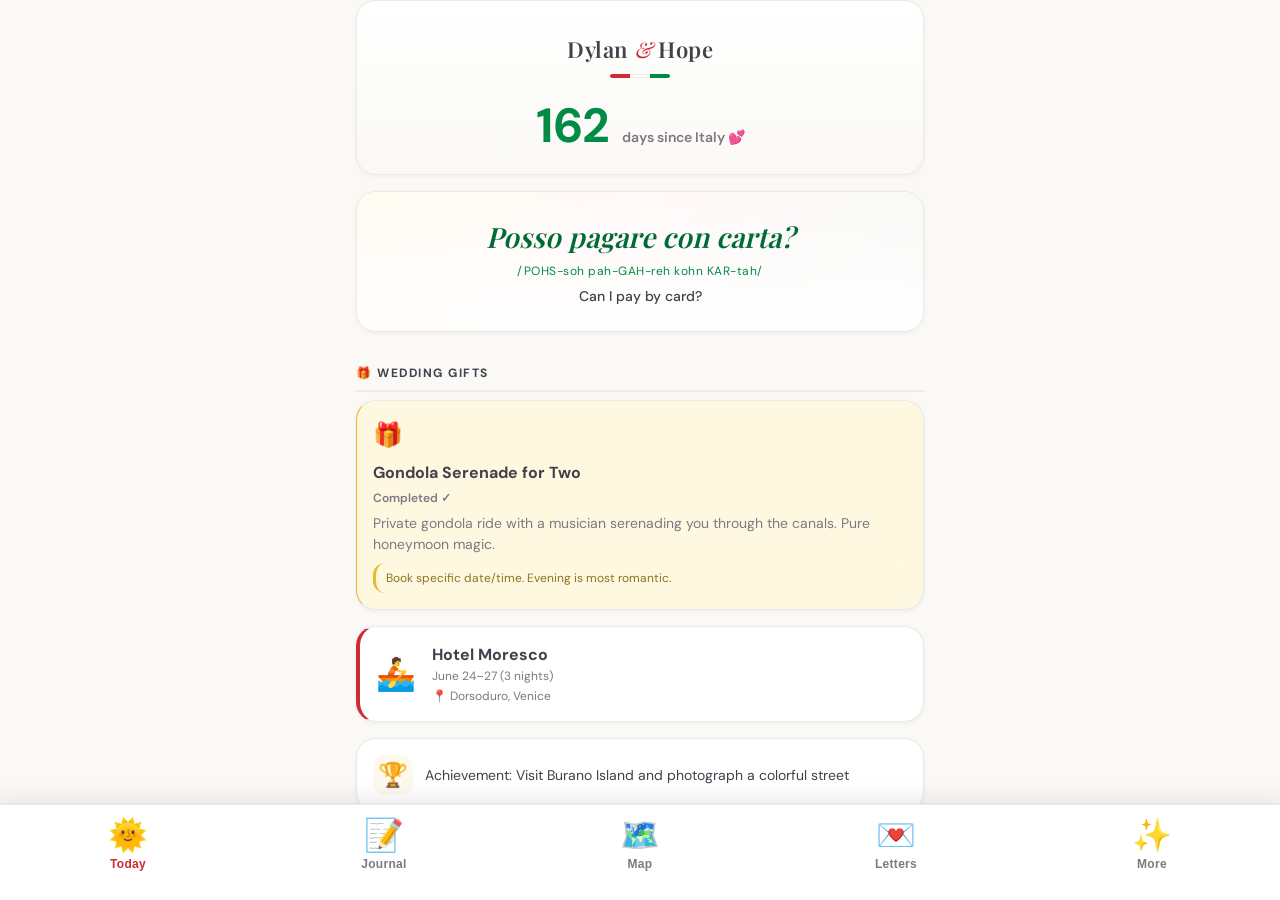
==== commit c5ea9c5a: "feat: keepsakes "Save a copy" + "Restore from a copy" on Settings (FA-23 a) The journal, sealed lett" ====
--- a/index.html
+++ b/index.html
@@ -221,20 +221,9 @@
       </div>
       <div class="mfm-section">
         <div class="mfm-section-title">By Source</div>
-        <div class="mfm-grid">
-          <button class="mfm-option" data-filter="nathan" onclick="toggleMapFilter('nathan')">
-            <span class="mfm-icon" style="background:#FFF8E1;color:#C9A028;">👨‍🍳</span>Nathan Recs
-          </button>
-          <button class="mfm-option" data-filter="goop" onclick="toggleMapFilter('goop')">
-            <span class="mfm-icon" style="background:#FCE7F3;color:#EC4899;">📖</span>Goop Guide
-          </button>
-          <button class="mfm-option" data-filter="jacqueline" onclick="toggleMapFilter('jacqueline')">
-            <span class="mfm-icon" style="background:#F3E8FF;color:#9333EA;">🍷</span>Jacqueline Recs
-          </button>
-          <button class="mfm-option" data-filter="xio" onclick="toggleMapFilter('xio')">
-            <span class="mfm-icon" style="background:#E0F2FE;color:#0EA5E9;">🧭</span>Xio Guide
-          </button>
-        </div>
+        <!-- Buttons generated from data by renderSourceFilterButtons() (app.js) —
+             a source button exists only if places actually carry that source -->
+        <div class="mfm-grid" id="mfm-source-grid"></div>
       </div>
       <div class="mfm-section">
         <div class="mfm-section-title">By Type</div>
@@ -372,6 +361,7 @@
 <script src="js/bookings.js"></script>
 <script src="js/suggestions.js"></script>
 <script src="js/settings.js"></script>
+<script src="js/keepsakes.js"></script>
 <script src="js/counters.js"></script>
 <script src="js/app.js"></script>
 
--- a/css/pages.css
+++ b/css/pages.css
@@ -968,6 +968,97 @@
   border: 2px dashed var(--light-gray);
 }
 
+/* ── Keepsakes card + restore confirm (keepsakes.js) ── */
+.keepsakes-card {
+  margin-top: var(--space-md);
+}
+
+.keepsakes-text {
+  font-size: var(--text-sm);
+  line-height: 1.5;
+  color: var(--espresso);
+  margin-bottom: var(--space-sm);
+}
+
+.keepsakes-summary {
+  font-size: var(--text-xs);
+  color: var(--warm-gray);
+  margin-bottom: var(--space-md);
+}
+
+.keepsakes-summary span {
+  white-space: nowrap;
+}
+
+.keepsakes-restore-btn {
+  margin-top: var(--space-sm);
+}
+
+.keepsakes-modal-head {
+  text-align: center;
+  margin-bottom: var(--space-md);
+}
+
+.keepsakes-modal-head .modal-icon-md {
+  margin-bottom: var(--space-sm);
+}
+
+.keepsakes-modal-head h2 {
+  margin-bottom: 4px;
+}
+
+.keepsakes-table {
+  width: 100%;
+  border-collapse: collapse;
+  font-size: var(--text-sm);
+  color: var(--espresso);
+}
+
+.keepsakes-table td {
+  padding: 6px 0;
+  border-bottom: 1px solid var(--light-gray);
+}
+
+.keepsakes-table .keepsakes-head td {
+  font-size: var(--text-2xs);
+  font-weight: 700;
+  color: var(--warm-gray);
+  text-transform: uppercase;
+  letter-spacing: 1px;
+}
+
+.keepsakes-num {
+  text-align: right;
+  white-space: nowrap;
+}
+
+.keepsakes-arrow {
+  width: 28px;
+  text-align: center;
+  color: var(--warm-gray);
+}
+
+.keepsakes-row-changed td {
+  font-weight: 700;
+}
+
+.keepsakes-row-changed .keepsakes-num:last-child {
+  color: var(--verde);
+}
+
+.keepsakes-note {
+  font-size: var(--text-xs);
+  line-height: 1.5;
+  color: var(--warm-gray);
+  margin-top: var(--space-md);
+}
+
+.keepsakes-actions {
+  display: flex;
+  gap: var(--space-sm);
+  margin-top: var(--space-md);
+}
+
 /* ═══════════════════════════════════════ */
 /* HERO COMPOSITE on Today (Stage 3)       */
 /* Typography-led for BEFORE/AFTER, city   */
